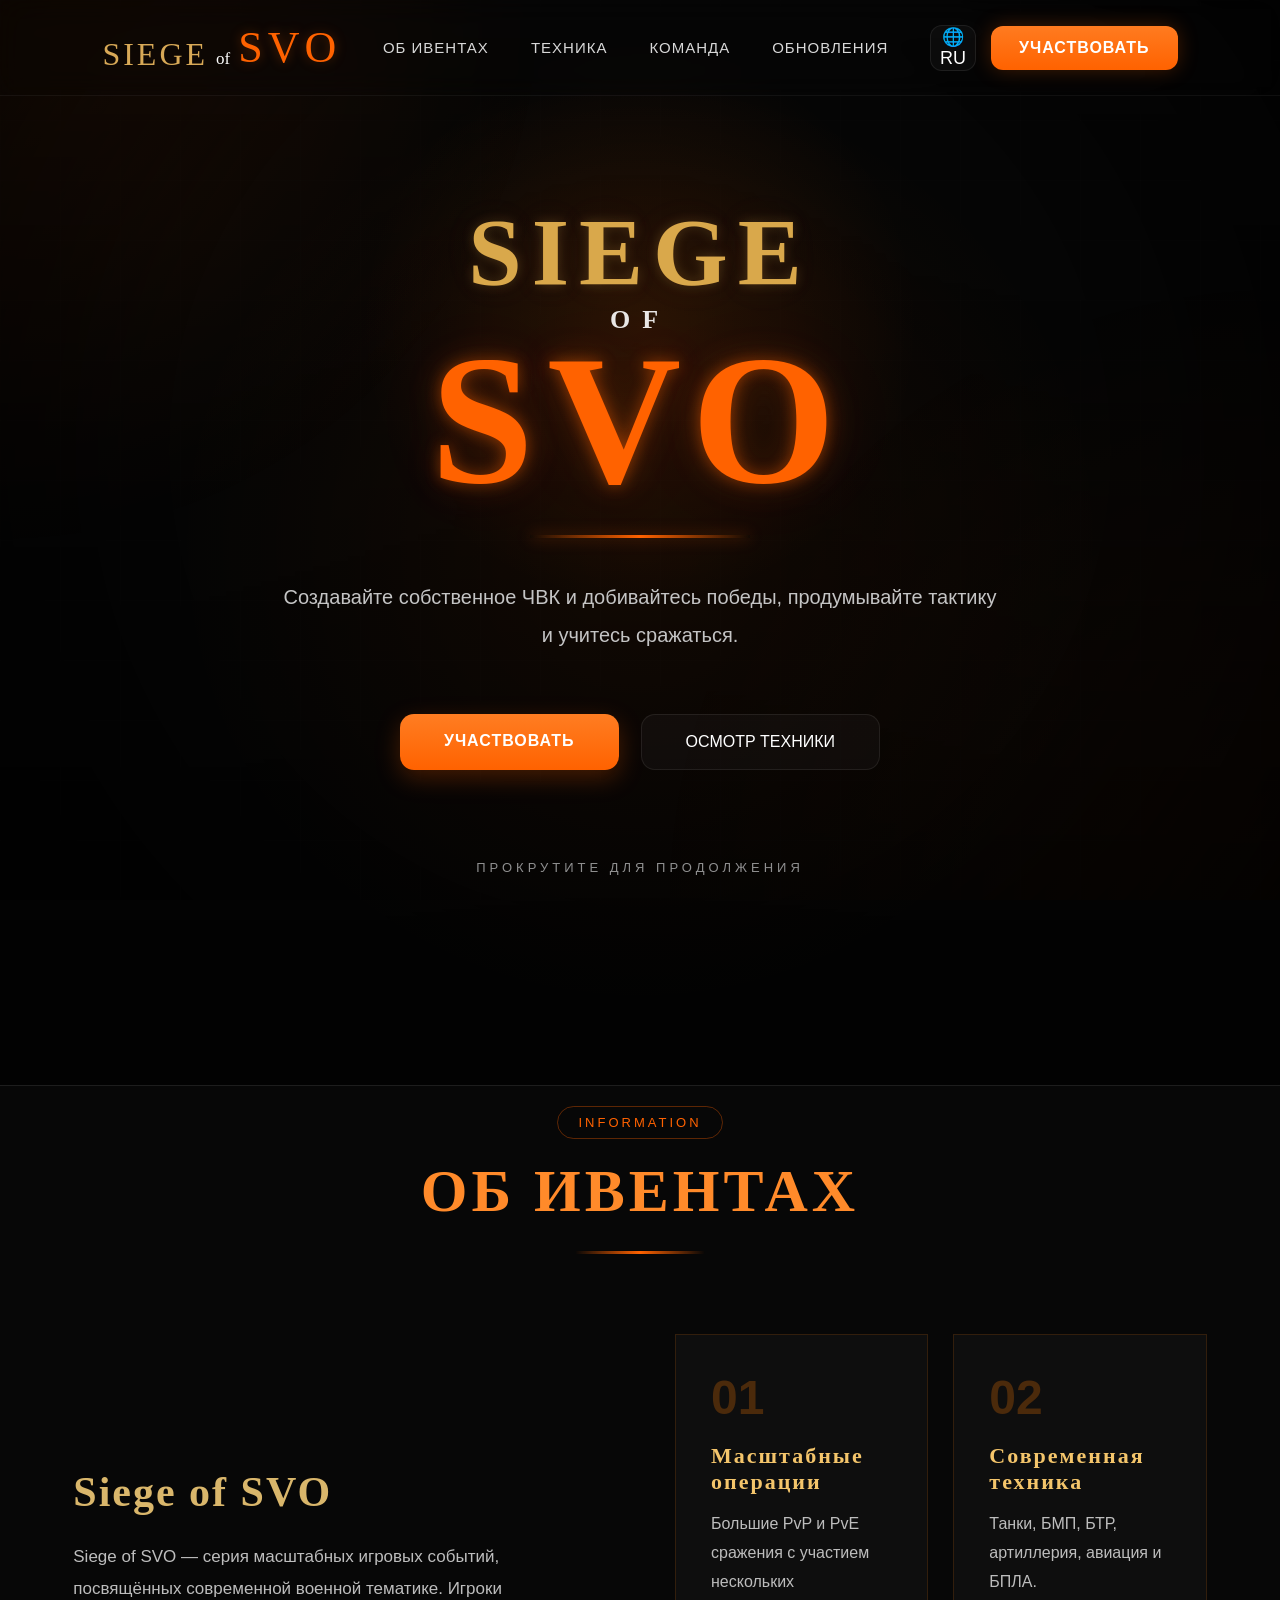
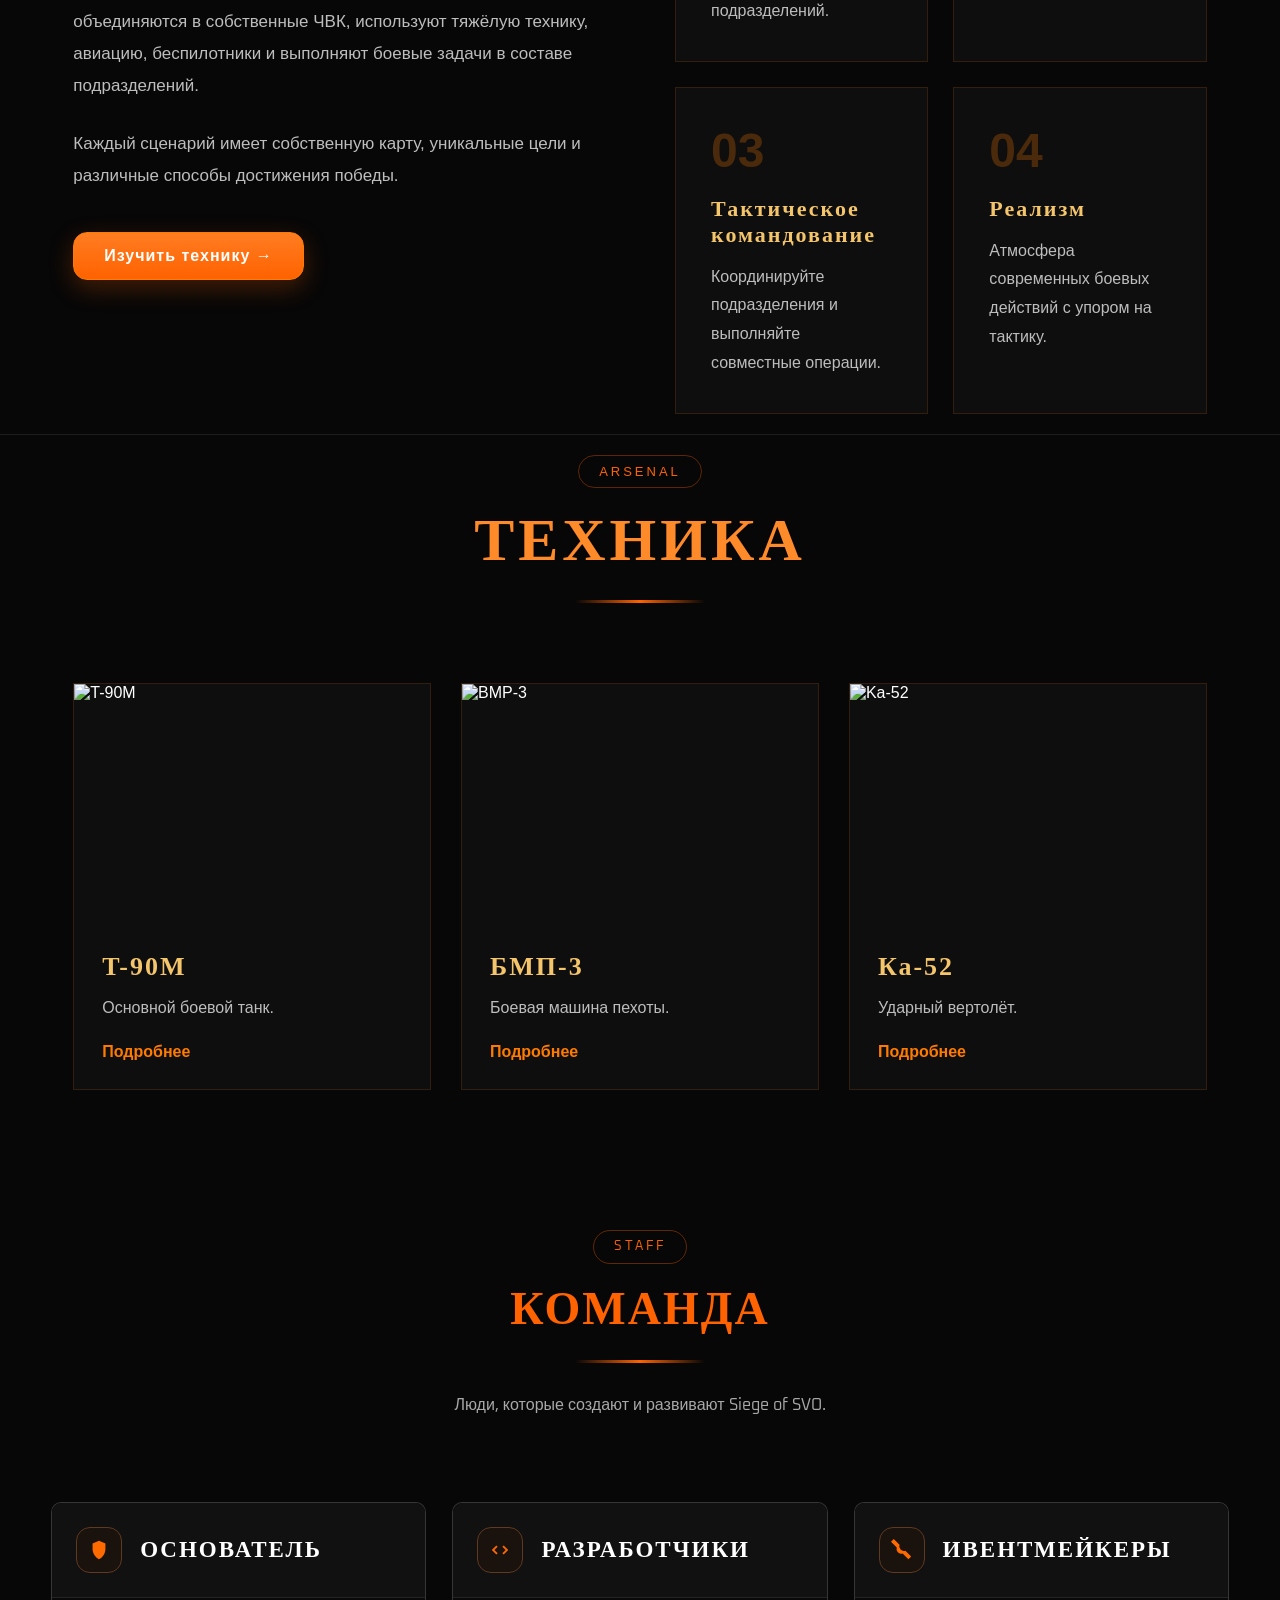
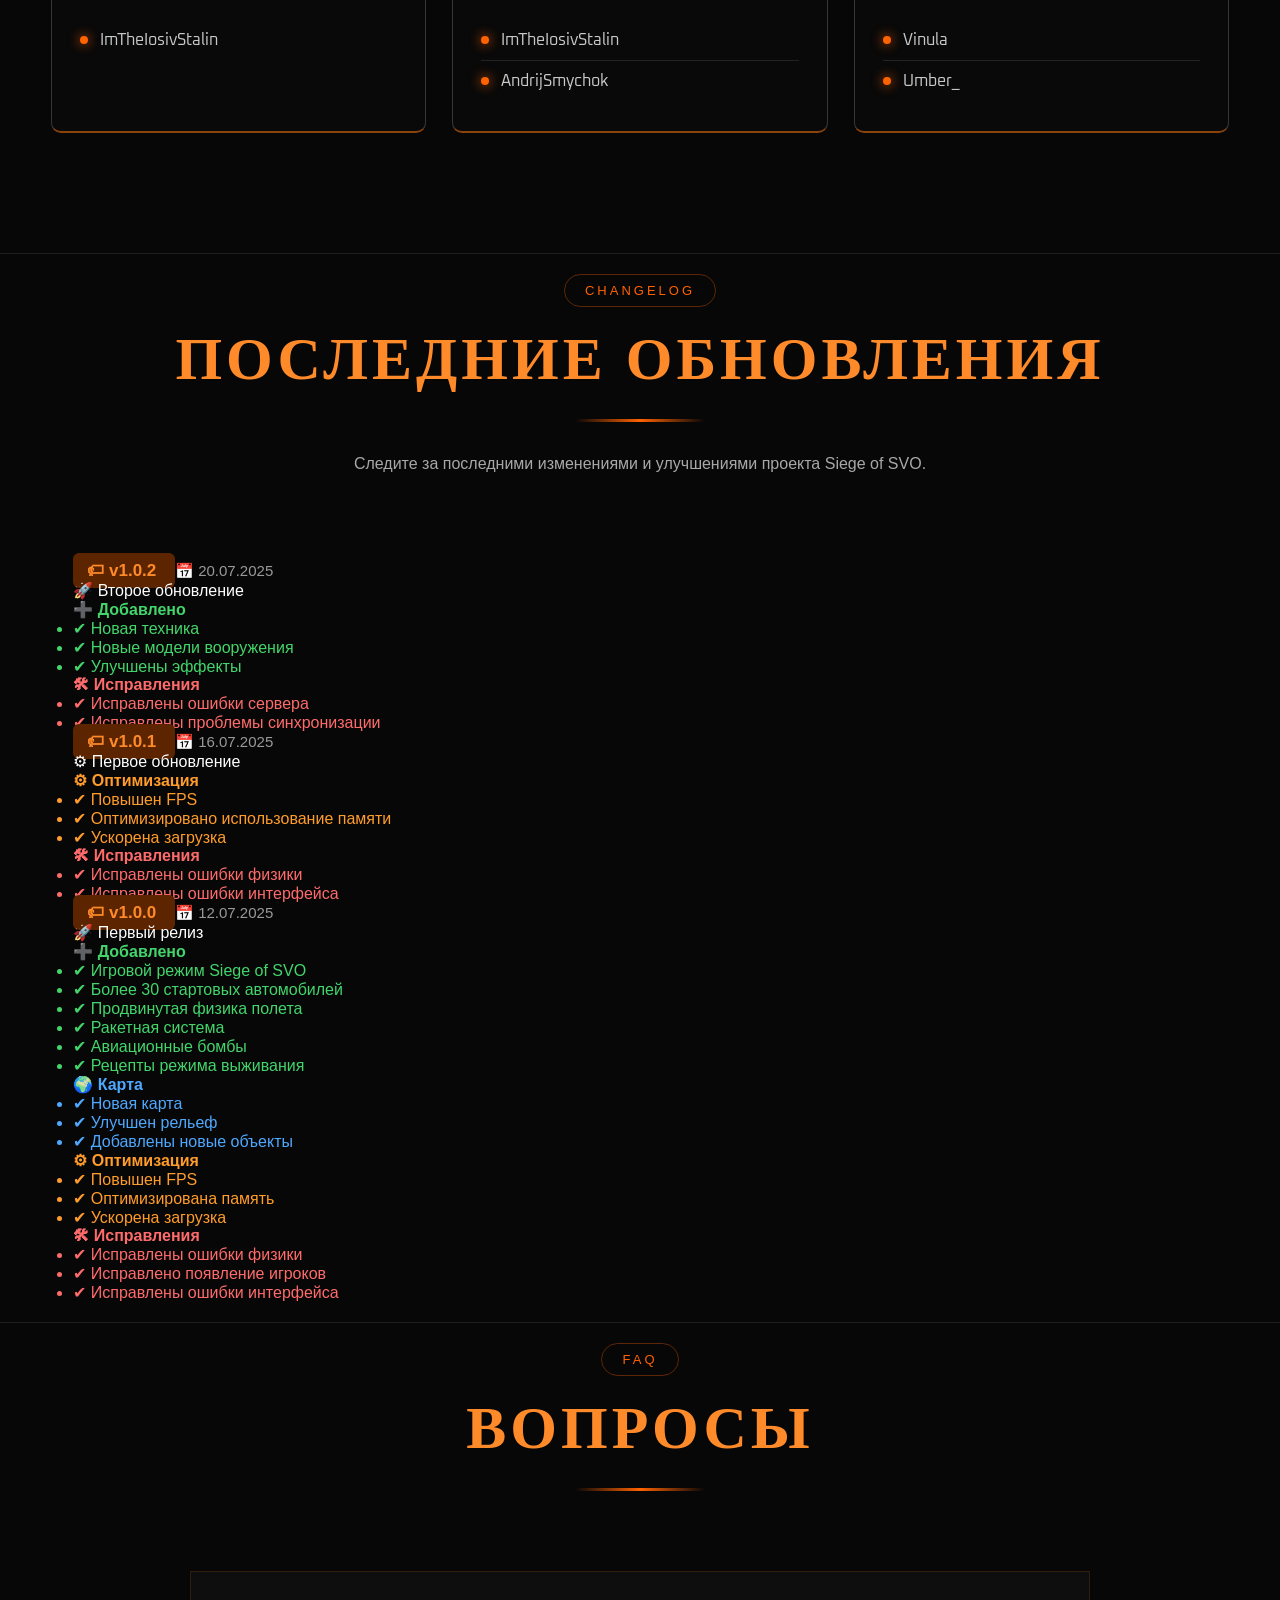
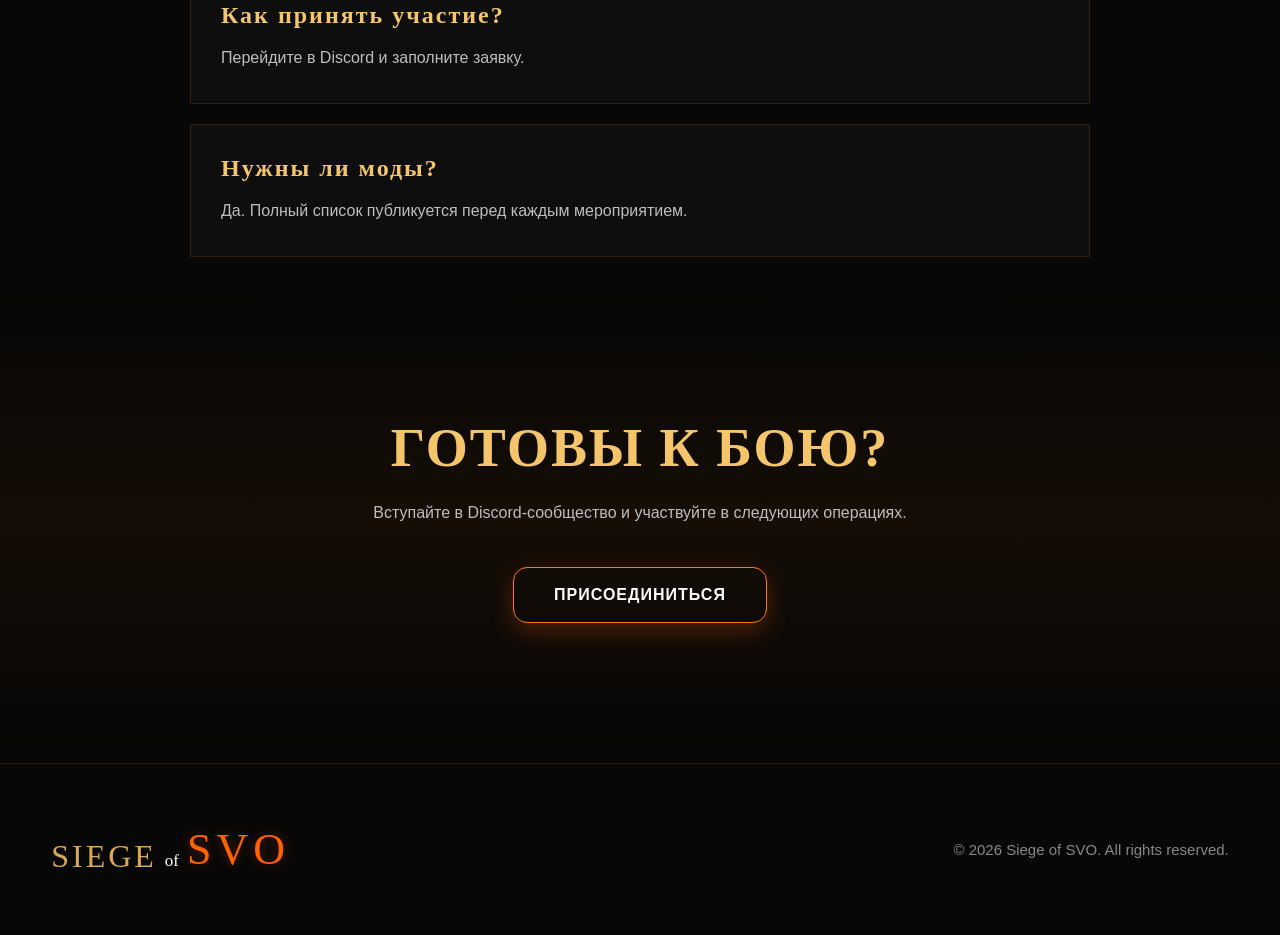
==== index.html @ d571b536 "Add files via upload" ====
<!DOCTYPE html>
<html lang="ru">

<head>

    <meta charset="UTF-8">
    <meta name="viewport" content="width=device-width, initial-scale=1.0">

    <title>Siege of SVO</title>

    <link rel="icon" href="images/favicon.png">

    <!-- Google Font -->
    <link href="https://fonts.googleapis.com/css2?family=Oxanium:wght@400;500;600;700;800&display=swap" rel="stylesheet">

    <!-- CSS -->
    <link rel="stylesheet" href="css/style.css">
    <link rel="stylesheet" href="css/navbar.css">
    <link rel="stylesheet" href="css/hero.css">
    <link rel="stylesheet" href="css/sections.css">
    <link rel="stylesheet" href="css/animations.css">
    <link rel="stylesheet" href="css/responsive.css">

</head>

<body>

    <div class="background-grid"></div>

    <!-- ================= NAVBAR ================= -->

    <header class="navbar">

        <div class="logo">

            <span class="siege">SIEGE</span>
            <span class="of">of</span>
            <span class="svo">SVO</span>

        </div>

        <nav>

            <a href="#events" data-lang="nav_events">
                Об ивентах
            </a>

            <a href="#vehicles" data-lang="nav_vehicles">
                Техника
            </a>

            <a href="#team" data-lang="nav_team">
                Команда
            </a>

            <a href="#updates" data-lang="nav_updates">
                Обновления
            </a>

        </nav>

        <div class="right">

            <button id="language">

                🌐 RU

            </button>

            <a class="join-top"
               href="https://discord.gg/7cjc6wmrK"
               target="_blank">

                УЧАСТВОВАТЬ

            </a>

        </div>

    </header>

    <main>

        <!-- ================= HERO ================= -->

        <section class="hero">

            <div class="hero-box">

                <h1>

                    <span class="gold">SIEGE</span>

                    <span class="gold-small">of</span>

                    <span class="orange">SVO</span>

                </h1>

                <div class="line"></div>

                <p data-lang="hero_description">

                    Создавайте собственное ЧВК и добивайтесь победы,
                    продумывайте тактику и учитесь сражаться.

                </p>

                <div class="buttons">

                    <a class="join"
                       href="https://discord.gg/7cjc6wmrK"
                       target="_blank">

                        УЧАСТВОВАТЬ

                    </a>

                    <a class="vehicles"
                       href="#vehicles">

                        ОСМОТР ТЕХНИКИ

                    </a>

                </div>

                <div class="scroll">

                    ПРОКРУТИТЕ ДЛЯ ПРОДОЛЖЕНИЯ

                </div>

            </div>

        </section>

        <!-- ================= EVENTS ================= -->

        <section id="events" class="section">

            <div class="container">

                <div class="section-header">

                    <span class="section-tag">

                        INFORMATION

                    </span>

                    <h2>

                        ОБ ИВЕНТАХ

                    </h2>

                    <div class="section-line"></div>

                </div>

                <div class="events-layout">

                    <div class="events-text">

                        <h3>

                            Siege of SVO

                        </h3>

                        <p>

                            Siege of SVO — серия масштабных игровых
                            событий, посвящённых современной военной
                            тематике.

                            Игроки объединяются в собственные ЧВК,
                            используют тяжёлую технику, авиацию,
                            беспилотники и выполняют боевые задачи
                            в составе подразделений.

                        </p>

                        <p>

                            Каждый сценарий имеет собственную карту,
                            уникальные цели и различные способы
                            достижения победы.

                        </p>

                        <a href="#vehicles" class="join">

                            Изучить технику →

                        </a>

                    </div>

                    <div class="events-grid">

                        <div class="event-card">

                            <div class="event-number">

                                01

                            </div>

                            <h3>

                                Масштабные операции

                            </h3>

                            <p>

                                Большие PvP и PvE сражения
                                с участием нескольких
                                подразделений.

                            </p>

                        </div>

                        <div class="event-card">

                            <div class="event-number">

                                02

                            </div>

                            <h3>

                                Современная техника

                            </h3>

                            <p>

                                Танки, БМП, БТР,
                                артиллерия,
                                авиация и БПЛА.

                            </p>

                        </div>

                        <div class="event-card">

                            <div class="event-number">

                                03

                            </div>

                            <h3>

                                Тактическое командование

                            </h3>

                            <p>

                                Координируйте подразделения
                                и выполняйте
                                совместные операции.

                            </p>

                        </div>

                        <div class="event-card">

                            <div class="event-number">

                                04

                            </div>

                            <h3>

                                Реализм

                            </h3>

                            <p>

                                Атмосфера современных
                                боевых действий
                                с упором на тактику.

                            </p>

                        </div>

                    </div>

                </div>

            </div>

        </section>
                <!-- ================= VEHICLES ================= -->

        <section id="vehicles" class="section">

            <div class="container">

                <div class="section-header">

                    <span class="section-tag">
                        ARSENAL
                    </span>

                    <h2>
                        ТЕХНИКА
                    </h2>

                    <div class="section-line"></div>

                </div>

                <div class="vehicles-grid">

                    <div class="vehicle-card">

                        <div class="vehicle-image">

                            <img src="images/vehicles/t90m.jpg" alt="T-90M">

                        </div>

                        <div class="vehicle-info">

                            <h3>T-90M</h3>

                            <p>Основной боевой танк.</p>

                            <a href="#">Подробнее</a>

                        </div>

                    </div>

                    <div class="vehicle-card">

                        <div class="vehicle-image">

                            <img src="images/vehicles/bmp3.jpg" alt="BMP-3">

                        </div>

                        <div class="vehicle-info">

                            <h3>БМП-3</h3>

                            <p>Боевая машина пехоты.</p>

                            <a href="#">Подробнее</a>

                        </div>

                    </div>

                    <div class="vehicle-card">

                        <div class="vehicle-image">

                            <img src="images/vehicles/ka52.jpg" alt="Ka-52">

                        </div>

                        <div class="vehicle-info">

                            <h3>Ка-52</h3>

                            <p>Ударный вертолёт.</p>

                            <a href="#">Подробнее</a>

                        </div>

                    </div>

                </div>

            </div>

        </section>

<!-- ================= TEAM ================= -->

<section id="team" class="team-section">

    <div class="container">

        <div class="section-header">

            <span class="section-tag">
                STAFF
            </span>

            <h2>
                КОМАНДА
            </h2>

            <div class="section-line"></div>

            <p class="section-subtitle">
                Люди, которые создают и развивают Siege of SVO.
            </p>

        </div>

        <div class="team-cards">

            <!-- Владелец -->

            <div class="team-card">

                <div class="team-header">

                    <div class="team-icon">

                        <svg viewBox="0 0 24 24" width="22" height="22">
                            <path fill="currentColor"
                                d="M12 2l7 3v6c0 5-3.4 9.7-7 11-3.6-1.3-7-6-7-11V5l7-3z"/>
                        </svg>

                    </div>

                    <h3>ОСНОВАТЕЛЬ</h3>

                </div>

                <div class="team-members">

                    <div class="member">
                        <span></span>
                        ImTheIosivStalin
                    </div>

                </div>

            </div>

            <!-- Разработчики -->

            <div class="team-card">

                <div class="team-header">

                    <div class="team-icon">

                        <svg viewBox="0 0 24 24" width="22" height="22">
                            <path fill="currentColor"
                                d="M8 17l-5-5 5-5 1.4 1.4L5.8 12l3.6 3.6zm8 0l-1.4-1.4 3.6-3.6-3.6-3.6L16 7l5 5z"/>
                        </svg>

                    </div>

                    <h3>РАЗРАБОТЧИКИ</h3>

                </div>

                <div class="team-members">

                    <div class="member">
                        <span></span>
                        ImTheIosivStalin
                    </div>

                    <div class="member">
                        <span></span>
                        AndrijSmychok
                    </div>

                </div>

            </div>

            <!-- Ивентмейкеры -->

            <div class="team-card">

                <div class="team-header">

                    <div class="team-icon">

                        <svg viewBox="0 0 24 24" width="22" height="22">
                            <path fill="currentColor"
                                d="M22 19l-6.3-6.3a5 5 0 01-6.4-6.4L3 0 0 3l6.3 6.3a5 5 0 006.4 6.4L19 22z"/>
                        </svg>

                    </div>

                    <h3>ИВЕНТМЕЙКЕРЫ</h3>

                </div>

                <div class="team-members">

                    <div class="member">
                        <span></span>
                        Vinula
                    </div>

                    <div class="member">
                        <span></span>
                        Umber_
                    </div>

                </div>

            </div>

        </div>

    </div>

</section>

</section>

<!-- =====================================================
                    LAST UPDATES
===================================================== -->

<section id="updates" class="section updates-section">

    <div class="container">

        <div class="section-header">

            <span class="section-tag">
                CHANGELOG
            </span>

            <h2>
                ПОСЛЕДНИЕ ОБНОВЛЕНИЯ
            </h2>

            <div class="section-line"></div>

            <p class="section-subtitle">
                Следите за последними изменениями и улучшениями проекта Siege of SVO.
            </p>

        </div>

        <div class="updates-grid">

            <!-- ========================= -->
            <!-- v1.0.2 -->
            <!-- ========================= -->

            <div class="update-card">

                <div class="update-head">

                    <span class="version">
                        🏷 v1.0.2
                    </span>

                    <span class="date">
                        📅 20.07.2025
                    </span>

                </div>

                <div class="update-title">
                    🚀 Второе обновление
                </div>

                <div class="update-category added">

                    <h4>➕ Добавлено</h4>

                    <ul>

                        <li>✔ Новая техника</li>

                        <li>✔ Новые модели вооружения</li>

                        <li>✔ Улучшены эффекты</li>

                    </ul>

                </div>

                <div class="update-category fixes">

                    <h4>🛠 Исправления</h4>

                    <ul>

                        <li>✔ Исправлены ошибки сервера</li>

                        <li>✔ Исправлены проблемы синхронизации</li>

                    </ul>

                </div>

            </div>

            <!-- ========================= -->
            <!-- v1.0.1 -->
            <!-- ========================= -->

            <div class="update-card">

                <div class="update-head">

                    <span class="version">
                        🏷 v1.0.1
                    </span>

                    <span class="date">
                        📅 16.07.2025
                    </span>

                </div>

                <div class="update-title">
                    ⚙ Первое обновление
                </div>

                <div class="update-category optimize">

                    <h4>⚙ Оптимизация</h4>

                    <ul>

                        <li>✔ Повышен FPS</li>

                        <li>✔ Оптимизировано использование памяти</li>

                        <li>✔ Ускорена загрузка</li>

                    </ul>

                </div>

                <div class="update-category fixes">

                    <h4>🛠 Исправления</h4>

                    <ul>

                        <li>✔ Исправлены ошибки физики</li>

                        <li>✔ Исправлены ошибки интерфейса</li>

                    </ul>

                </div>

            </div>

            <!-- ========================= -->
            <!-- v1.0.0 -->
            <!-- ========================= -->

            <div class="update-card">

                <div class="update-head">

                    <span class="version">
                        🏷 v1.0.0
                    </span>

                    <span class="date">
                        📅 12.07.2025
                    </span>

                </div>

                <div class="update-title">
                    🚀 Первый релиз
                </div>

                <div class="update-category added">

                    <h4>➕ Добавлено</h4>

                    <ul>

                        <li>✔ Игровой режим Siege of SVO</li>

                        <li>✔ Более 30 стартовых автомобилей</li>

                        <li>✔ Продвинутая физика полета</li>

                        <li>✔ Ракетная система</li>

                        <li>✔ Авиационные бомбы</li>

                        <li>✔ Рецепты режима выживания</li>

                    </ul>

                </div>

                <div class="update-category map">

                    <h4>🌍 Карта</h4>

                    <ul>

                        <li>✔ Новая карта</li>

                        <li>✔ Улучшен рельеф</li>

                        <li>✔ Добавлены новые объекты</li>

                    </ul>

                </div>

                <div class="update-category optimize">

                    <h4>⚙ Оптимизация</h4>

                    <ul>

                        <li>✔ Повышен FPS</li>

                        <li>✔ Оптимизирована память</li>

                        <li>✔ Ускорена загрузка</li>

                    </ul>

                </div>

                <div class="update-category fixes">

                    <h4>🛠 Исправления</h4>

                    <ul>

                        <li>✔ Исправлены ошибки физики</li>

                        <li>✔ Исправлено появление игроков</li>

                        <li>✔ Исправлены ошибки интерфейса</li>

                    </ul>

                </div>

            </div>

        </div>

    </div>

</section>

        <!-- ================= FAQ ================= -->

        <section id="faq" class="section">

            <div class="container">

                <div class="section-header">

                    <span class="section-tag">

                        FAQ

                    </span>

                    <h2>

                        ВОПРОСЫ

                    </h2>

                    <div class="section-line"></div>

                </div>

                <div class="faq-list">

                    <div class="faq-item">

                        <h3>
                            Как принять участие?
                        </h3>

                        <p>
                            Перейдите в Discord и заполните заявку.
                        </p>

                    </div>

                    <div class="faq-item">

                        <h3>
                            Нужны ли моды?
                        </h3>

                        <p>
                            Да. Полный список публикуется перед каждым
                            мероприятием.
                        </p>

                    </div>

                </div>

            </div>

        </section>

        <!-- ================= CTA ================= -->

        <section class="cta">

            <div class="container">

                <h2>

                    ГОТОВЫ К БОЮ?

                </h2>

                <p>

                    Вступайте в Discord-сообщество и участвуйте
                    в следующих операциях.

                </p>

                <a href="https://discord.gg/7cjc6wmrK"
                   class="join"
                   target="_blank">

                    ПРИСОЕДИНИТЬСЯ

                </a>

            </div>

        </section>

    </main>

    <!-- ================= FOOTER ================= -->

    <footer>

        <div class="container">

            <div class="logo">

                <span class="siege">SIEGE</span>

                <span class="of">of</span>

                <span class="svo">SVO</span>

            </div>

            <p>

                © 2026 Siege of SVO. All rights reserved.

            </p>

        </div>

    </footer>

    <button id="toTop">
        ↑
    </button>

    <!-- JS -->

    <script src="js/main.js"></script>
    <script src="js/language.js"></script>
    <script src="js/scroll.js"></script>
    <script src="js/cursor.js"></script>
    <script src="js/particles.js"></script>

</body>

</html>
---- css/style.css ----
/* =======================================================
   Siege of SVO v2.0
   Base Style
======================================================= */

/* -----------------------------
   ШРИФТЫ
------------------------------ */

@font-face{
    font-family:"Cinzel";
    src:url("../fonts/Cinzel-Bold.ttf");
}

@font-face{
    font-family:"Bebas";
    src:url("../fonts/BebasNeue-Regular.ttf");
}

/* -----------------------------
   ПЕРЕМЕННЫЕ
------------------------------ */

:root{

    --bg:#070707;
    --bg2:#0d0d0d;

    --card:#111111;
    --card2:#181818;

    --orange:#ff6200;
    --orange2:#ff7a1a;

    --gold:#d6a34d;

    --white:#ffffff;
    --gray:#b6b6b6;

    --border:rgba(255,255,255,.08);

}

/* -----------------------------
   СБРОС
------------------------------ */

*{
    margin:0;
    padding:0;
    box-sizing:border-box;
}

html{

    scroll-behavior:smooth;

}

body{

    background:var(--bg);

    color:white;

    font-family:Arial,Helvetica,sans-serif;

    overflow-x:hidden;

    position:relative;

}

/* -----------------------------
   ФОН
------------------------------ */

body::before{

    content:"";

    position:fixed;

    inset:0;

    background:

        radial-gradient(circle at top left,
        rgba(255,98,0,.12),
        transparent 35%),

        radial-gradient(circle at bottom right,
        rgba(255,98,0,.08),
        transparent 40%);

    pointer-events:none;

    z-index:-4;

}

/* -----------------------------
   СЕТКА
------------------------------ */

.background-grid{

    position:fixed;

    inset:0;

    background-image:

        linear-gradient(rgba(255,255,255,.025) 1px,transparent 1px),

        linear-gradient(90deg,
        rgba(255,255,255,.025) 1px,
        transparent 1px);

    background-size:60px 60px;

    opacity:.35;

    z-index:-3;

}

/* -----------------------------
   ДОПОЛНИТЕЛЬНЫЙ СЛОЙ
------------------------------ */

body::after{

    content:"";

    position:fixed;

    inset:0;

    background:

    radial-gradient(circle,
    transparent 60%,
    rgba(0,0,0,.55));

    pointer-events:none;

    z-index:-2;

}

/* -----------------------------
   КОНТЕЙНЕР
------------------------------ */

.container{

    width:min(1400px,92%);

    margin:auto;

}

/* -----------------------------
   SECTION
------------------------------ */

section{

    position:relative;

    padding:170px 0;

}

/* -----------------------------
   ЗАГОЛОВКИ
------------------------------ */

h1,
h2,
h3{

    font-family:"Bebas";

    letter-spacing:2px;

}

h2{

    font-size:60px;

}

p{

    color:var(--gray);

    line-height:1.8;

}

/* -----------------------------
   ССЫЛКИ
------------------------------ */

a{

    color:inherit;

    text-decoration:none;

}

/* -----------------------------
   КНОПКИ
------------------------------ */

button{

    cursor:pointer;

    border:none;

    outline:none;

    font:inherit;

}

/* -----------------------------
   КАРТОЧКИ
------------------------------ */

.card{

    background:rgba(20,20,20,.82);

    border:1px solid var(--border);

    backdrop-filter:blur(12px);

    border-radius:18px;

}

/* -----------------------------
   ORANGE LINE
------------------------------ */

.orange-line{

    width:130px;

    height:3px;

    background:linear-gradient(
    to right,
    transparent,
    var(--orange),
    transparent);

    margin:25px auto;

}

/* -----------------------------
   SCROLLBAR
------------------------------ */

::-webkit-scrollbar{

    width:10px;

}

::-webkit-scrollbar-track{

    background:#090909;

}

::-webkit-scrollbar-thumb{

    background:linear-gradient(
    var(--orange),
    #ff8a33);

    border-radius:30px;

}

::-webkit-scrollbar-thumb:hover{

    background:#ff8a33;

}

/* -----------------------------
   ВЫДЕЛЕНИЕ
------------------------------ */

::selection{

    background:var(--orange);

    color:white;

}

/* -----------------------------
   ИЗОБРАЖЕНИЯ
------------------------------ */

img{

    max-width:100%;

    display:block;

}

/* -----------------------------
   ПЛАВНОСТЬ
------------------------------ */

.team-card,
.update-card,
.join,
.vehicles,
.navbar a{

    transition:.35s ease;

}

/* -----------------------------
   МЕЛКИЕ ЭФФЕКТЫ
------------------------------ */

.glow{

    box-shadow:

    0 0 15px rgba(255,98,0,.25),

    0 0 35px rgba(255,98,0,.15);

}

/* -----------------------------
   АДАПТИВ
------------------------------ */

@media(max-width:900px){

    h2{

        font-size:46px;

    }

    section{

        padding:120px 0;

    }

}
---- css/navbar.css ----
/* =======================================================
   NAVBAR
======================================================= */

.navbar{

    position:fixed;

    top:0;
    left:0;

    width:100%;

    padding:22px 8%;

    display:flex;

    justify-content:space-between;

    align-items:center;

    z-index:1000;

    transition:.35s;

    background:rgba(8,8,8,.15);

    backdrop-filter:blur(14px);

    border-bottom:1px solid rgba(255,255,255,.05);

}

/* после прокрутки */

.navbar.scrolled{

    background:rgba(8,8,8,.92);

    border-bottom:1px solid rgba(255,98,0,.12);

    box-shadow:

    0 12px 40px rgba(0,0,0,.45);

}

/* ===================================== */

.logo{

    display:flex;

    align-items:flex-end;

    gap:8px;

    cursor:pointer;

    user-select:none;

}

.logo span{

    transition:.3s;

}

/* SIEGE */

.logo .siege{

    font-family:"Cinzel";

    font-size:32px;

    color:#d8a957;

    letter-spacing:3px;

}

/* of */

.logo .of{

    font-family:"Cinzel";

    font-size:17px;

    color:#ffffff;

    margin-bottom:4px;

}

/* SVO */

.logo .svo{

    font-family:"Bebas";

    font-size:44px;

    color:#ff6200;

    letter-spacing:5px;

    text-shadow:

    0 0 12px rgba(255,98,0,.35);

}

.logo:hover .svo{

    text-shadow:

    0 0 18px rgba(255,98,0,.7),

    0 0 30px rgba(255,98,0,.35);

}

.logo:hover .siege{

    color:#f0c675;

}

/* ===================================== */

nav{

    display:flex;

    align-items:center;

    gap:42px;

}

nav a{

    position:relative;

    font-size:15px;

    color:#d8d8d8;

    letter-spacing:1px;

    text-transform:uppercase;

}

nav a::after{

    content:"";

    position:absolute;

    left:0;

    bottom:-8px;

    width:0;

    height:2px;

    background:#ff6200;

    transition:.3s;

}

nav a:hover{

    color:white;

}

nav a:hover::after{

    width:100%;

}

/* ===================================== */

.right{

    display:flex;

    align-items:center;

    gap:15px;

}

/* ===================================== */

#language{

    width:46px;

    height:46px;

    border-radius:12px;

    border:1px solid rgba(255,255,255,.08);

    background:rgba(255,255,255,.03);

    color:white;

    display:flex;

    align-items:center;

    justify-content:center;

    font-size:18px;

    transition:.3s;

}

#language:hover{

    border-color:#ff6200;

    color:#ff6200;

    background:rgba(255,98,0,.08);

}

/* ===================================== */

.join-top{

    padding:13px 28px;

    border-radius:12px;

    background:linear-gradient(
    180deg,
    #ff7b20,
    #ff6200);

    color:white;

    font-weight:700;

    letter-spacing:1px;

    transition:.3s;

    box-shadow:

    0 0 20px rgba(255,98,0,.25);

}

.join-top:hover{

    transform:translateY(-2px);

    box-shadow:

    0 0 28px rgba(255,98,0,.45);

}

/* ===================================== */

@media(max-width:1100px){

    nav{

        display:none;

    }

}

@media(max-width:700px){

    .navbar{

        padding:18px 5%;

    }

    .logo .siege{

        font-size:24px;

    }

    .logo .svo{

        font-size:34px;

    }

    .join-top{

        padding:10px 18px;

        font-size:13px;

    }

}
nav a.active{

    color:#ffffff;

}

nav a.active::after{

    width:100%;

}
---- css/hero.css ----
/* =======================================================
                        HERO
======================================================= */

.hero{

    min-height:100vh;

    display:flex;

    justify-content:center;

    align-items:center;

    text-align:center;

    position:relative;

    overflow:hidden;

}

/* ========================================= */

.hero::before{

    content:"";

    position:absolute;

    inset:0;

    background:

        radial-gradient(circle at center,

        rgba(255,98,0,.10),

        transparent 55%);

    pointer-events:none;

}

/* ========================================= */

.hero-box{

    width:min(920px,92%);

    position:relative;

    z-index:2;

    animation:fadeHero 1.2s ease;

    padding:40px;

}

/* ========================================= */

.hero h1{

    line-height:.9;

}

/* SIEGE */

.gold{

    display:block;

    font-family:"Cinzel";

    font-size:96px;

    font-weight:700;

    letter-spacing:10px;

    color:#d9a84b;

    text-shadow:

        0 0 12px rgba(214,163,77,.25),

        0 0 40px rgba(214,163,77,.08);

}

/* of */

.gold-small{

    display:block;

    margin:12px 0;

    font-size:26px;

    color:white;

    letter-spacing:12px;

    text-transform:uppercase;

    opacity:.9;

}

/* SVO */

.orange{

    display:block;

    font-family:"Bebas";

    font-size:185px;

    line-height:.82;

    letter-spacing:14px;

    color:#ff6200;

    text-shadow:

        0 0 15px rgba(255,98,0,.45),

        0 0 35px rgba(255,98,0,.22),

        0 0 90px rgba(255,98,0,.08);

}

/* ========================================= */

.line{

    width:220px;

    height:3px;

    margin:40px auto;

    background:

    linear-gradient(

    to right,

    transparent,

    #ff6200,

    transparent);

    box-shadow:

        0 0 15px rgba(255,98,0,.4);

}

/* ========================================= */

.hero p{

    max-width:720px;

    margin:auto;

    color:#c4c4c4;

    font-size:20px;

    line-height:38px;

}

/* ========================================= */

.buttons{

    margin-top:60px;

    display:flex;

    justify-content:center;

    gap:22px;

    flex-wrap:wrap;

}

/* ========================================= */

.join{

    padding:18px 44px;

    border-radius:14px;

    background:

    linear-gradient(

    180deg,

    #ff7d22,

    #ff6200);

    font-weight:700;

    letter-spacing:1px;

    transition:.3s;

    box-shadow:

        0 8px 25px rgba(255,98,0,.25);

}

.join:hover{

    transform:translateY(-5px);

    box-shadow:

        0 14px 45px rgba(255,98,0,.45);

}

.join:hover{

    transform:translateY(-4px);

    box-shadow:

    0 0 40px rgba(255,98,0,.45);

}

/* ========================================= */

.vehicles{

    padding:18px 44px;

    border-radius:14px;

    border:1px solid rgba(255,255,255,.08);

    background:rgba(255,255,255,.03);

    transition:.3s;

}

.vehicles:hover{

    background:rgba(255,98,0,.08);

    border-color:#ff6200;

    transform:translateY(-5px);

}

.vehicles:hover{

    border-color:#ff6200;

    background:rgba(255,98,0,.06);

}

/* ========================================= */

.scroll{

    margin-top:90px;

    color:#8f8f8f;

    letter-spacing:4px;

    font-size:13px;

    animation:scrollMove 2.2s infinite;

}

/* ========================================= */

@keyframes scrollMove{

    0%{

        transform:translateY(0);

        opacity:.5;

    }

    50%{

        transform:translateY(8px);

        opacity:1;

    }

    100%{

        transform:translateY(0);

        opacity:.5;

    }

}

/* ========================================= */

@keyframes fadeHero{

    from{

        opacity:0;

        transform:translateY(30px);

    }

    to{

        opacity:1;

        transform:translateY(0);

    }

}

/* ========================================= */

@media(max-width:900px){

.gold{

font-size:64px;

letter-spacing:4px;

}

.orange{

font-size:120px;

letter-spacing:8px;

}

.hero p{

font-size:18px;

line-height:32px;

}

}

/* ========================================= */

@media(max-width:600px){

.gold{

font-size:44px;

}

.gold-small{

font-size:18px;

}

.orange{

font-size:82px;

}

.buttons{

flex-direction:column;

}

.join,
.vehicles{

width:100%;

}

}
.hero::after{

    content:"";

    position:absolute;

    inset:0;

    background:

        radial-gradient(circle at 50% 30%,
        rgba(255,98,0,.12),
        transparent 28%),

        linear-gradient(
        to bottom,
        rgba(0,0,0,.15),
        rgba(0,0,0,.65));

    pointer-events:none;

}
.hero h1{

    animation:heroLogo 1.4s ease;

}

@keyframes heroLogo{

    from{

        opacity:0;

        transform:translateY(40px) scale(.96);

    }

    to{

        opacity:1;

        transform:translateY(0) scale(1);

    }

}
---- css/sections.css ----
/*==================================================
    SECTIONS.CSS
    Part 1
==================================================*/

/* ==========================
   SECTION
========================== */

.section {

    position: relative;

    padding: 140px 0;

}

.container {

    width: min(1200px, 92%);

    margin: 0 auto;

}

.section-header {

    text-align: center;

    margin-bottom: 70px;

}

.section-tag {

    display: inline-block;

    padding: 8px 18px;

    border: 1px solid rgba(255,123,0,.25);

    color: #ff7b00;

    font-size: 13px;

    letter-spacing: 2px;

    text-transform: uppercase;

    margin-bottom: 20px;

}

.section h2 {

    font-size: 52px;

    color: #d9b66b;

    letter-spacing: 4px;

    text-transform: uppercase;

    margin-bottom: 25px;

}

.section-line {

    width: 140px;

    height: 3px;

    margin: auto;

    background: linear-gradient(
        90deg,
        transparent,
        #ff7b00,
        transparent
    );

}

/* ==========================
   EVENTS
========================== */

.events-layout {

    display: grid;

    grid-template-columns: 1fr 1fr;

    gap: 70px;

    align-items: center;

}

.events-text h3 {

    font-size: 42px;

    color: #d9b66b;

    margin-bottom: 25px;

}

.events-text p {

    color: #bdbdbd;

    line-height: 1.9;

    margin-bottom: 25px;

    font-size: 17px;

}

.events-grid {

    display: grid;

    grid-template-columns: repeat(2,1fr);

    gap: 25px;

}

.event-card {

    position: relative;

    padding: 35px;

    background: rgba(255,255,255,.03);

    border: 1px solid rgba(255,123,0,.15);

    transition: .35s;

    overflow: hidden;

}

.event-card::before {

    content: "";

    position: absolute;

    inset: 0;

    background: linear-gradient(
        135deg,
        transparent,
        rgba(255,123,0,.08),
        transparent
    );

    opacity: 0;

    transition: .35s;

}

.event-card:hover::before {

    opacity: 1;

}

.event-card:hover {

    transform: translateY(-8px);

    border-color: #ff7b00;

    box-shadow: 0 0 35px rgba(255,123,0,.18);

}

.event-number {

    font-size: 48px;

    color: rgba(255,123,0,.25);

    font-weight: bold;

    margin-bottom: 18px;

}

.event-card h3 {

    color: #f4c56b;

    margin-bottom: 15px;

    font-size: 22px;

}

.event-card p {

    color: #bdbdbd;

    line-height: 1.8;

}

/* ==========================
   BUTTON
========================== */

.events-text .join {

    display: inline-flex;

    align-items: center;

    gap: 12px;

    margin-top: 15px;

    padding: 14px 30px;

    border: 1px solid #ff7b00;

    color: white;

    text-decoration: none;

    transition: .3s;

}

.events-text .join:hover {

    background: #ff7b00;

    box-shadow: 0 0 25px rgba(255,123,0,.3);

}
/*==================================================
    SECTIONS.CSS
    Part 2
==================================================*/

/* ==========================
   VEHICLES
========================== */

.vehicles-grid {

    display: grid;

    grid-template-columns: repeat(3, 1fr);

    gap: 30px;

}

.vehicle-card {

    background: rgba(255,255,255,.03);

    border: 1px solid rgba(255,123,0,.15);

    overflow: hidden;

    transition: .35s;

}

.vehicle-card:hover {

    transform: translateY(-10px);

    border-color: #ff7b00;

    box-shadow: 0 0 35px rgba(255,123,0,.2);

}

.vehicle-image {

    height: 240px;

    overflow: hidden;

}

.vehicle-image img {

    width: 100%;

    height: 100%;

    object-fit: cover;

    transition: .5s;

}

.vehicle-card:hover img {

    transform: scale(1.08);

}

.vehicle-info {

    padding: 28px;

}

.vehicle-info h3 {

    color: #f4c56b;

    margin-bottom: 12px;

    font-size: 26px;

}

.vehicle-info p {

    color: #bdbdbd;

    line-height: 1.7;

    margin-bottom: 22px;

}

.vehicle-info a {

    display: inline-block;

    color: #ff7b00;

    text-decoration: none;

    font-weight: 600;

    transition: .3s;

}

.vehicle-info a:hover {

    color: #ffffff;

}

/* =====================================================
                        TEAM
===================================================== */

.team-section .section-header h2{
    color:#ff6200;
    font-size:46px;
    font-weight:800;
    text-transform:uppercase;
    letter-spacing:2px;
}

.team-section{

    padding:170px 8%;

    position:relative;

}

.container{

    max-width:1400px;

    margin:auto;

}

.section-header{

    text-align:center;

    margin-bottom:80px;

}

.section-tag{

    display:inline-block;

    padding:8px 20px;

    border:1px solid rgba(255,98,0,.35);

    color:#ff6200;

    border-radius:30px;

    letter-spacing:3px;

    font-size:13px;

    text-transform:uppercase;

    margin-bottom:18px;

}

.section-header h2{

    font-size:60px;

    letter-spacing:4px;

    color:#ff6b1a;

}

.section-line{

    width:130px;

    height:3px;

    margin:25px auto;

    background:
        linear-gradient(
        to right,
        transparent,
        #ff6200,
        transparent);

}

.section-subtitle{

    max-width:720px;

    margin:auto;

    color:#a8a8a8;

    line-height:34px;

}

/* ============================ */

.team-body{

    padding:18px 24px 22px;

}

.team-cards{

    display:grid;

    grid-template-columns:repeat(3,1fr);

    gap:35px;

}

/* ============================ */

.team-card{

    display:flex;

    flex-direction:column;

    background:#101010;

    border:1px solid #2b2b2b;

    border-radius:10px;

    overflow:hidden;

    transition:.3s;

    height:auto;

    min-height:0;

}
/* верхняя линия */


.team-card:hover::before{

    transform:scaleX(1);

}

.team-card:hover{

    transform:translateY(-4px);

    border-color:#4a4a4a;

    box-shadow:0 10px 25px rgba(0,0,0,.25);

}

/* ============================ */

.team-header{

    padding:20px 24px;

    display:flex;

    align-items:center;

    gap:16px;

    border-bottom:1px solid #232323;

    background:#141414;

}
/* ============================ */

.team-icon{

    width:62px;

    height:62px;

    border-radius:14px;

    display:flex;

    justify-content:center;

    align-items:center;

    background:rgba(255,98,0,.08);

    color:#ff6200;

    transition:.35s;

}

.team-card:hover .team-icon{

    background:#ff6200;

    color:white;

    transform:rotate(8deg);

}

/* ============================ */

.team-header h3{

    color:white;

    font-size:23px;

    letter-spacing:2px;

}

/* ============================ */

.team-members{

    padding:22px 28px 30px;

}

/* ============================ */

.member{

    display:flex;

    align-items:center;

    gap:12px;

    padding:10px 0;

    border-bottom:1px solid #232323;

    color:#c8c8c8;

}

.member:last-child{

    border-bottom:none;

}

.member:last-child{

    border:none;

}

/* точка */

.member span{

    width:8px;

    height:8px;

    border-radius:50%;

    background:#ff6200;

    box-shadow:

        0 0 12px #ff6200;

}

.member:hover{

    color:white;

    padding-left:10px;

}

/* ============================ */

.team-card:hover .member span{

    box-shadow:

    0 0 18px #ff6200,

    0 0 30px #ff6200;

}

/* ============================ */
/* АДАПТИВНОСТЬ */
/* ============================ */

@media(max-width:1100px){

.team-cards{

grid-template-columns:1fr;

}

}

@media(max-width:700px){

.team-header{

padding:22px;

}

.section-header h2{

font-size:48px;

}

.team-members{

padding:18px 22px 26px;

}

}

/* =====================================================
                    UPDATES - COMPACT LIST STYLE
===================================================== */

.updates-list-modern {
    max-width: 780px;
    margin: 70px auto 0;
    display: flex;
    flex-direction: column;
    gap: 55px;
}

.update-entry {
    position: relative;
    padding: 0 0 0 35px;
}

.update-entry::before {
    content: '';
    position: absolute;
    left: 14px;
    top: 12px;
    bottom: -50px;
    width: 2px;
    background: linear-gradient(to bottom, #ff6200, transparent);
}

.update-entry:last-child::before { display: none; }

.entry-header {
    display: flex;
    align-items: center;
    gap: 16px;
    margin-bottom: 10px;
    flex-wrap: wrap;
}

.version-badge {
    background: #2c1600;
    color: #ff9c2b;
    padding: 5px 14px;
    border-radius: 6px;
    font-weight: 700;
    font-size: 15.5px;
}

.version-badge.rocket {
    background: #5c2500;
    color: #ff8a2a;
}

.date {
    color: #777;
    font-size: 15px;
}

.entry-title {
    font-size: 27px;
    font-weight: 800;
    color: #ffffff;
    margin-bottom: 18px;
}

.category-header {
    display: flex;
    align-items: center;
    gap: 10px;
    font-size: 19px;
    margin: 20px 0 10px;
    font-weight: 600;
}

.cat-icon { font-size: 24px; }

.added .cat-icon, .added strong { color: #43d56b; }
.optimize .cat-icon, .optimize strong { color: #ff9c2b; }
.map .cat-icon, .map strong { color: #4fa8ff; }
.fixes .cat-icon, .fixes strong { color: #ff6b6b; }

.update-entry ul {
    margin: 0 0 0 8px;
    padding: 0;
    list-style: none;
}

.update-entry li {
    padding: 7px 0;
    color: #d0d0d0;
    display: flex;
    gap: 12px;
    align-items: flex-start;
}

.check { color: #43d56b; font-size: 19px; }

.featured {
    background: rgba(255, 98, 0, 0.06);
    padding: 25px;
    border-radius: 12px;
    border-left: 5px solid #ff6200;
}
.changelog-list {
    max-width: 720px;
    margin: 60px auto 0;
    display: flex;
    flex-direction: column;
    gap: 48px;
}

.changelog-entry {
    position: relative;
}

.entry-meta {
    display: flex;
    gap: 16px;
    align-items: center;
    margin-bottom: 8px;
}

.version {
    font-weight: 700;
    color: #ff9c2b;
    font-size: 17px;
}

.date {
    color: #888;
    font-size: 15px;
}

.entry-title {
    font-size: 26px;
    font-weight: 800;
    color: #fff;
    margin-bottom: 16px;
}

.cat {
    display: flex;
    align-items: center;
    gap: 10px;
    font-size: 18px;
    font-weight: 600;
    margin: 16px 0 8px;
}

.cat .icon {
    font-size: 22px;
}

.added { color: #43d56b; }
.optimize { color: #ff9c2b; }
.map { color: #4fa8ff; }
.fixes { color: #ff6b6b; }

.changelog-entry ul {
    list-style: none;
    padding-left: 8px;
    margin: 0;
}

.changelog-entry li {
    padding: 6px 0;
    color: #d0d0d0;
    display: flex;
    align-items: flex-start;
    gap: 10px;
}

.check {
    color: #43d56b;
    font-size: 18px;
}

/*==================================================
    SECTIONS.CSS
    Part 3
==================================================*/

/* ==========================
   FAQ
========================== */

.faq-list {

    display: flex;

    flex-direction: column;

    gap: 20px;

    max-width: 900px;

    margin: auto;

}

.faq-item {

    background: rgba(255,255,255,.03);

    border: 1px solid rgba(255,123,0,.15);

    padding: 30px;

    transition: .35s;

}

.faq-item:hover {

    border-color: #ff7b00;

    transform: translateY(-5px);

}

.faq-item h3 {

    color: #f4c56b;

    margin-bottom: 15px;

    font-size: 24px;

}

.faq-item p {

    color: #bdbdbd;

    line-height: 1.8;

}

/* ==========================
   CTA
========================== */

.cta {

    padding: 140px 0;

    text-align: center;

    background: linear-gradient(
        180deg,
        transparent,
        rgba(255,123,0,.06),
        transparent
    );

}

.cta h2 {

    color: #f4c56b;

    font-size: 54px;

    margin-bottom: 20px;

}

.cta p {

    max-width: 700px;

    margin: auto;

    color: #bdbdbd;

    line-height: 1.8;

    margin-bottom: 40px;

}

.cta .join {

    display: inline-block;

    padding: 18px 40px;

    background: transparent;

    border: 1px solid #ff7b00;

    color: white;

    text-decoration: none;

    transition: .35s;

}

.cta .join:hover {

    background: #ff7b00;

    box-shadow: 0 0 30px rgba(255,123,0,.3);

}

/* ==========================
   FOOTER
========================== */

footer {

    border-top: 1px solid rgba(255,123,0,.15);

    padding: 60px 0;

}

footer .container {

    display: flex;

    justify-content: space-between;

    align-items: center;

    gap: 30px;

}

footer p {

    color: #888;

    font-size: 15px;

}

/* ==========================
   TO TOP
========================== */

#toTop {

    position: fixed;

    right: 35px;

    bottom: 35px;

    width: 55px;

    height: 55px;

    border: none;

    border-radius: 50%;

    background: #ff7b00;

    color: white;

    cursor: pointer;

    font-size: 24px;

    opacity: 0;

    visibility: hidden;

    transition: .35s;

    z-index: 999;

}

#toTop.show {

    opacity: 1;

    visibility: visible;

}

#toTop:hover {

    transform: translateY(-6px);

    box-shadow: 0 0 30px rgba(255,123,0,.4);

}

/* ==========================
   RESPONSIVE
========================== */

@media (max-width:1100px){

    .events-layout{

        grid-template-columns:1fr;

    }

    .vehicles-grid{

        grid-template-columns:repeat(2,1fr);

    }

.team-grid{

    display:grid;

    grid-template-columns:repeat(3,minmax(300px,1fr));

    gap:24px;

    align-items:start;

}

}

@media (max-width:768px){

    .section{

        padding:90px 0;

    }

    .section h2{

        font-size:38px;

    }

    .events-grid{

        grid-template-columns:1fr;

    }

    .vehicles-grid{

        grid-template-columns:1fr;

    }

.team-grid{

    display:grid;

    grid-template-columns:repeat(3,minmax(300px,1fr));

    gap:24px;

    align-items:start;

}

    footer .container{

        flex-direction:column;

        text-align:center;

    }

    .cta h2{

        font-size:40px;

    }

}

@media (max-width:480px){

    .section h2{

        font-size:30px;

    }

    .events-text h3{

        font-size:32px;

    }

    .cta h2{

        font-size:32px;

    }

    .vehicle-image{

        height:200px;

    }

.team-section,
.updates-section{

    padding:90px 0;

}

.updates-section h2{

    font-size:46px;

    font-weight:800;

    text-transform:uppercase;

    letter-spacing:2px;

}

.updates-grid{

    display:flex;

    justify-content:center;

    margin-top:60px;

}

.update-card{

    width:360px;

    background:#0d0d0d;

    border:1px solid rgba(255,255,255,.08);

    position:relative;

    overflow:hidden;

    transition:.3s;

}

.update-card::after{

    content:"";

    position:absolute;

    left:0;

    bottom:0;

    width:100%;

    height:3px;

    background:#ff6b1a;

    transition:.3s;

}

.update-card:hover{

    transform:translateY(-5px);

    box-shadow:0 0 25px rgba(255,107,26,.2);

}

.update-card:hover::after{

    box-shadow:0 0 15px #ff6b1a;

}

.update-top{

    display:flex;

    justify-content:space-between;

    padding:18px 24px;

    font-size:15px;

    color:#b5b5b5;

}

.version{

    color:#ff7a22;

    font-weight:700;

}

.update-card h3{

    font-size:28px;

    padding:0 24px;

    margin-bottom:18px;

    color:#fff;

}

.update-card hr{

    border:none;

    border-top:1px solid rgba(255,255,255,.08);

    margin-bottom:25px;

}

.category{

    padding:0 24px 18px;

}

.category h4{

    font-size:19px;

    margin-bottom:12px;

}

.category ul{

    list-style:none;

    padding:0;

}

.category li{

    color:#c8c8c8;

    margin-bottom:10px;

    line-height:1.55;

}

.added h4{

    color:#36d46d;

}

.map h4{

    color:#4fa8ff;

}

.optimize h4{

    color:#ff9b2f;

}

.fixes h4{

    color:#ffffff;

}

@media(max-width:768px){

.update-card{

    width:100%;

}

.updates-section h2{

    font-size:34px;

}

}

.section-subtitle{
    color:#8a8a8a;
    margin-top:15px;
    font-size:18px;
}

.team-cards{

display:grid;
grid-template-columns:repeat(3,1fr);
gap:35px;
margin-top:60px;

}

.team-card{

background:#111;
border:1px solid #2f2f2f;
padding:35px;
transition:.3s;

}

.team-card:hover{

border-color:#404040;

transform:translateY(-4px);

}

.team-title{

font-size:26px;
font-weight:700;
color:#ff6a00;
margin-bottom:30px;

}

.team-card ul{

list-style:none;
padding:0;
margin:0;

}

.team-card li{

padding:12px 0;
border-bottom:1px solid #242424;
font-size:19px;

}

.update-box{

margin-top:60px;
display:flex;
flex-direction:column;
gap:25px;

}

.version{

background:#111;
border:1px solid #2d2d2d;
padding:35px;
transition:.3s;

}

.version:hover{

border-color:#ff6a00;

}

.version-top{

display:flex;
gap:20px;
align-items:center;
margin-bottom:15px;

}

.version-tag{

background:#ff6a00;
padding:7px 16px;
font-weight:700;
color:#000;

}

.version-date{

color:#8a8a8a;

}

.version h3{

margin:15px 0 25px;
font-size:36px;

}

.version ul{

margin:0;
padding-left:20px;

}

.version li{

margin:12px 0;
color:#cfcfcf;

}

@media(max-width:900px){

.team-cards{

grid-template-columns:1fr;

}

.version h3{

font-size:28px;

}

}
    
}
.team-section{

    background:#070707;

    padding:120px 0;

    font-family:'Oxanium',sans-serif;

}

.team-cards{

    display:grid;

    grid-template-columns:repeat(3,1fr);

    gap:26px;

}

.team-card{

    position:relative;

    background:#090909;

    border:1px solid #363636;

    transition:.25s;

    overflow:hidden;

}

.team-card:hover{

    border-color:#ff6a00;

    transform:translateY(-5px);

    box-shadow:0 0 25px rgba(255,106,0,.15);

}


.team-header{

    display:flex;

    align-items:center;

    gap:16px;

    padding:18px 22px;

    border-bottom:1px solid #2d2d2d;

}

.team-icon{

    width:46px;

    height:46px;

    background:#1a120d;

    border:1px solid #5f3920;

    color:#ff6a00;

    display:flex;

    align-items:center;

    justify-content:center;

    font-size:22px;

}

.team-title{

    color:#ff6a00;

    font-size:30px;

    font-weight:700;

    text-transform:uppercase;

}

.team-card ul{

    list-style:none;

    padding:20px 22px 28px;

    margin:0;

}

.team-card li{

    position:relative;

    color:#d8d8d8;

    padding:10px 0 10px 20px;

    font-size:19px;

}

.team-card li::before{

    content:"■";

    position:absolute;

    left:0;

    top:14px;

    color:#ff6a00;

    font-size:9px;

}

@media(max-width:1000px){

.team-cards{

grid-template-columns:1fr;

}

}
.team-card .corner{

    position:absolute;

    width:28px;

    height:28px;

    pointer-events:none;

}
.top-left{

left:-1px;
top:-1px;

border-top:3px solid #555;
border-left:3px solid #555;

}

.top-right{

right:-1px;
top:-1px;

border-top:3px solid #555;
border-right:3px solid #555;

}

.bottom-left{

left:-1px;
bottom:-1px;

border-bottom:3px solid #555;
border-left:3px solid #555;

}

.bottom-right{

right:-1px;
bottom:-1px;

border-bottom:3px solid #555;
border-right:3px solid #555;

}
.team-header{

background:#111111;

padding:24px;

border-bottom:1px solid #242424;

display:flex;

align-items:center;

gap:18px;

}
.team-card{

    border-bottom:2px solid #8c430b;

}
.patch-note{
    max-width:900px;
    margin:auto;
    background:#111;
    border:1px solid #2d2d2d;
    border-left:4px solid #ff6b00;
    border-radius:10px;
    overflow:hidden;
    color:white;
    font-family:Inter,sans-serif;
}

.patch-header{
    display:flex;
    justify-content:space-between;
    padding:18px 24px;
    border-bottom:1px solid #222;
}

.version{
    background:#5c2500;
    color:#ff8a2a;
    padding:8px 14px;
    border-radius:6px;
    font-weight:700;
}

.date{
    color:#999;
}

.patch-note h1{
    padding:24px;
    margin:0;
    font-size:38px;
}

.section{
    padding:20px 24px;
    border-top:1px solid #1d1d1d;
}

.section h2{
    color:#ff8a2a;
    margin-bottom:15px;
}

.item{
    display:flex;
    align-items:center;
    gap:12px;
    margin:10px 0;
    color:#d0d0d0;
}

.item::before{
    content:"✔";
    color:#00d46a;
    font-weight:bold;
}
---- css/animations.css ----
/* ======================================================
                    ANIMATIONS
====================================================== */

/* Плавное появление */

.fade-up{

    opacity:0;

    transform:translateY(45px);

    transition:

        opacity .8s ease,

        transform .8s ease;

}

.fade-up.show{

    opacity:1;

    transform:translateY(0);

}

/* ----------------------------- */

.fade-left{

    opacity:0;

    transform:translateX(-70px);

    transition:

        opacity .9s ease,

        transform .9s ease;

}

.fade-left.show{

    opacity:1;

    transform:translateX(0);

}

/* ----------------------------- */

.fade-right{

    opacity:0;

    transform:translateX(70px);

    transition:

        opacity .9s ease,

        transform .9s ease;

}

.fade-right.show{

    opacity:1;

    transform:translateX(0);

}

/* ----------------------------- */

.zoom{

    opacity:0;

    transform:scale(.88);

    transition:

        opacity .8s ease,

        transform .8s ease;

}

.zoom.show{

    opacity:1;

    transform:scale(1);

}

/* ======================================================
                    HOVER
====================================================== */

.team-card{

    transition:

        transform .35s,

        box-shadow .35s,

        border-color .35s;

}

.team-card:hover{

    transform:

        translateY(-10px);

}

/* ----------------------------- */

.update-card{

    transition:

        transform .35s,

        box-shadow .35s;

}

.update-card:hover{

    transform:

        translateY(-8px);

}

/* ----------------------------- */

.vehicle-card{

    transition:

        transform .35s,

        box-shadow .35s;

}

.vehicle-card:hover{

    transform:

        translateY(-8px);

}

/* ======================================================
                    BUTTONS
====================================================== */

.join,

.join-top{

    transition:

        transform .25s,

        box-shadow .25s;

}

.join:hover,

.join-top:hover{

    transform:

        translateY(-3px);

}

/* ----------------------------- */

.vehicles{

    transition:

        transform .25s,

        border-color .25s;

}

.vehicles:hover{

    transform:

        translateY(-3px);

}

/* ======================================================
                  ICON GLOW
====================================================== */

.team-icon{

    transition:

        transform .3s,

        box-shadow .3s,

        background .3s;

}

.team-card:hover .team-icon{

    transform:rotate(8deg);

    box-shadow:

        0 0 18px rgba(255,98,0,.35),

        0 0 40px rgba(255,98,0,.15);

}

/* ======================================================
                    LINKS
====================================================== */

nav a{

    transition:

        color .25s;

}

nav a:hover{

    color:#ffffff;

}

/* ======================================================
                  SCROLL INDICATOR
====================================================== */

.scroll{

    animation:

        scrollBounce 2.5s infinite;

}

@keyframes scrollBounce{

    0%{

        transform:translateY(0);

        opacity:.5;

    }

    50%{

        transform:translateY(12px);

        opacity:1;

    }

    100%{

        transform:translateY(0);

        opacity:.5;

    }

}

/* ======================================================
                CARD SHINE
====================================================== */

.team-card::before,

.update-card::before{

    transition:

        opacity .35s;

}

.team-card:hover::before,

.update-card:hover::before{

    opacity:1;

}

/* ======================================================
                LOGO GLOW
====================================================== */

.logo .svo{

    animation:

        logoPulse 4s infinite ease;

}

@keyframes logoPulse{

    0%{

        text-shadow:

        0 0 8px rgba(255,98,0,.25);

    }

    50%{

        text-shadow:

        0 0 24px rgba(255,98,0,.55),

        0 0 50px rgba(255,98,0,.2);

    }

    100%{

        text-shadow:

        0 0 8px rgba(255,98,0,.25);

    }

}

/* ======================================================
                  SECTION TITLE
====================================================== */

.section-header h2,

.section-title h2{

    animation:

        titleFade 1s ease;

}

@keyframes titleFade{

    from{

        opacity:0;

        transform:translateY(20px);

    }

    to{

        opacity:1;

        transform:translateY(0);

    }

}
---- css/responsive.css ----
/* ==========================================================
                    RESPONSIVE
========================================================== */

/* ---------- 1400 ---------- */

@media(max-width:1400px){

.container{

width:92%;

}

}

/* ---------- 1200 ---------- */

@media(max-width:1200px){

.hero h1{

font-size:90%;

}

.team-cards{

grid-template-columns:repeat(2,1fr);

}

.update-grid{

grid-template-columns:repeat(2,1fr);

}

.vehicle-grid{

grid-template-columns:repeat(2,1fr);

}

}

/* ---------- 992 ---------- */

@media(max-width:992px){

.navbar{

padding:18px 6%;

}

nav{

display:none;

}

.right{

gap:10px;

}

.hero{

padding:120px 0 60px;

}

.gold{

font-size:60px;

}

.orange{

font-size:120px;

}

.section-header h2{

font-size:48px;

}

.section-title h2{

font-size:48px;

}

}

/* ---------- 768 ---------- */

@media(max-width:768px){

.team-cards{

grid-template-columns:1fr;

}

.update-grid{

grid-template-columns:1fr;

}

.vehicle-grid{

grid-template-columns:1fr;

}

.event-content{

flex-direction:column;

}

.event-image{

width:100%;

}

.event-text{

width:100%;

}

.buttons{

flex-direction:column;

align-items:center;

}

.join,

.vehicles{

width:100%;

max-width:350px;

text-align:center;

}

.hero p{

font-size:17px;

line-height:30px;

}

.section-subtitle{

font-size:16px;

}

}

/* ---------- 600 ---------- */

@media(max-width:600px){

.logo .siege{

font-size:24px;

}

.logo .of{

font-size:14px;

}

.logo .svo{

font-size:34px;

}

.gold{

font-size:42px;

letter-spacing:2px;

}

.gold-small{

font-size:18px;

letter-spacing:5px;

}

.orange{

font-size:78px;

letter-spacing:4px;

}

.section-header h2{

font-size:40px;

}

.section-title h2{

font-size:40px;

}

.scroll{

display:none;

}

.team-card{

padding:0;

}

.team-header{

padding:22px;

}

.team-members{

padding:0 22px 22px;

}

}

/* ---------- 480 ---------- */

@media(max-width:480px){

.navbar{

padding:14px 5%;

}

.join-top{

display:none;

}

#language{

width:40px;

height:40px;

}

.hero{

min-height:90vh;

}

.hero p{

font-size:15px;

}

.line{

width:100px;

}

.orange-line{

width:100px;

}

}

/* ---------- 380 ---------- */

@media(max-width:380px){

.gold{

font-size:34px;

}

.orange{

font-size:64px;

}

.section-header h2{

font-size:34px;

}

.section-title h2{

font-size:34px;

}

.hero p{

font-size:14px;

line-height:24px;

}

}
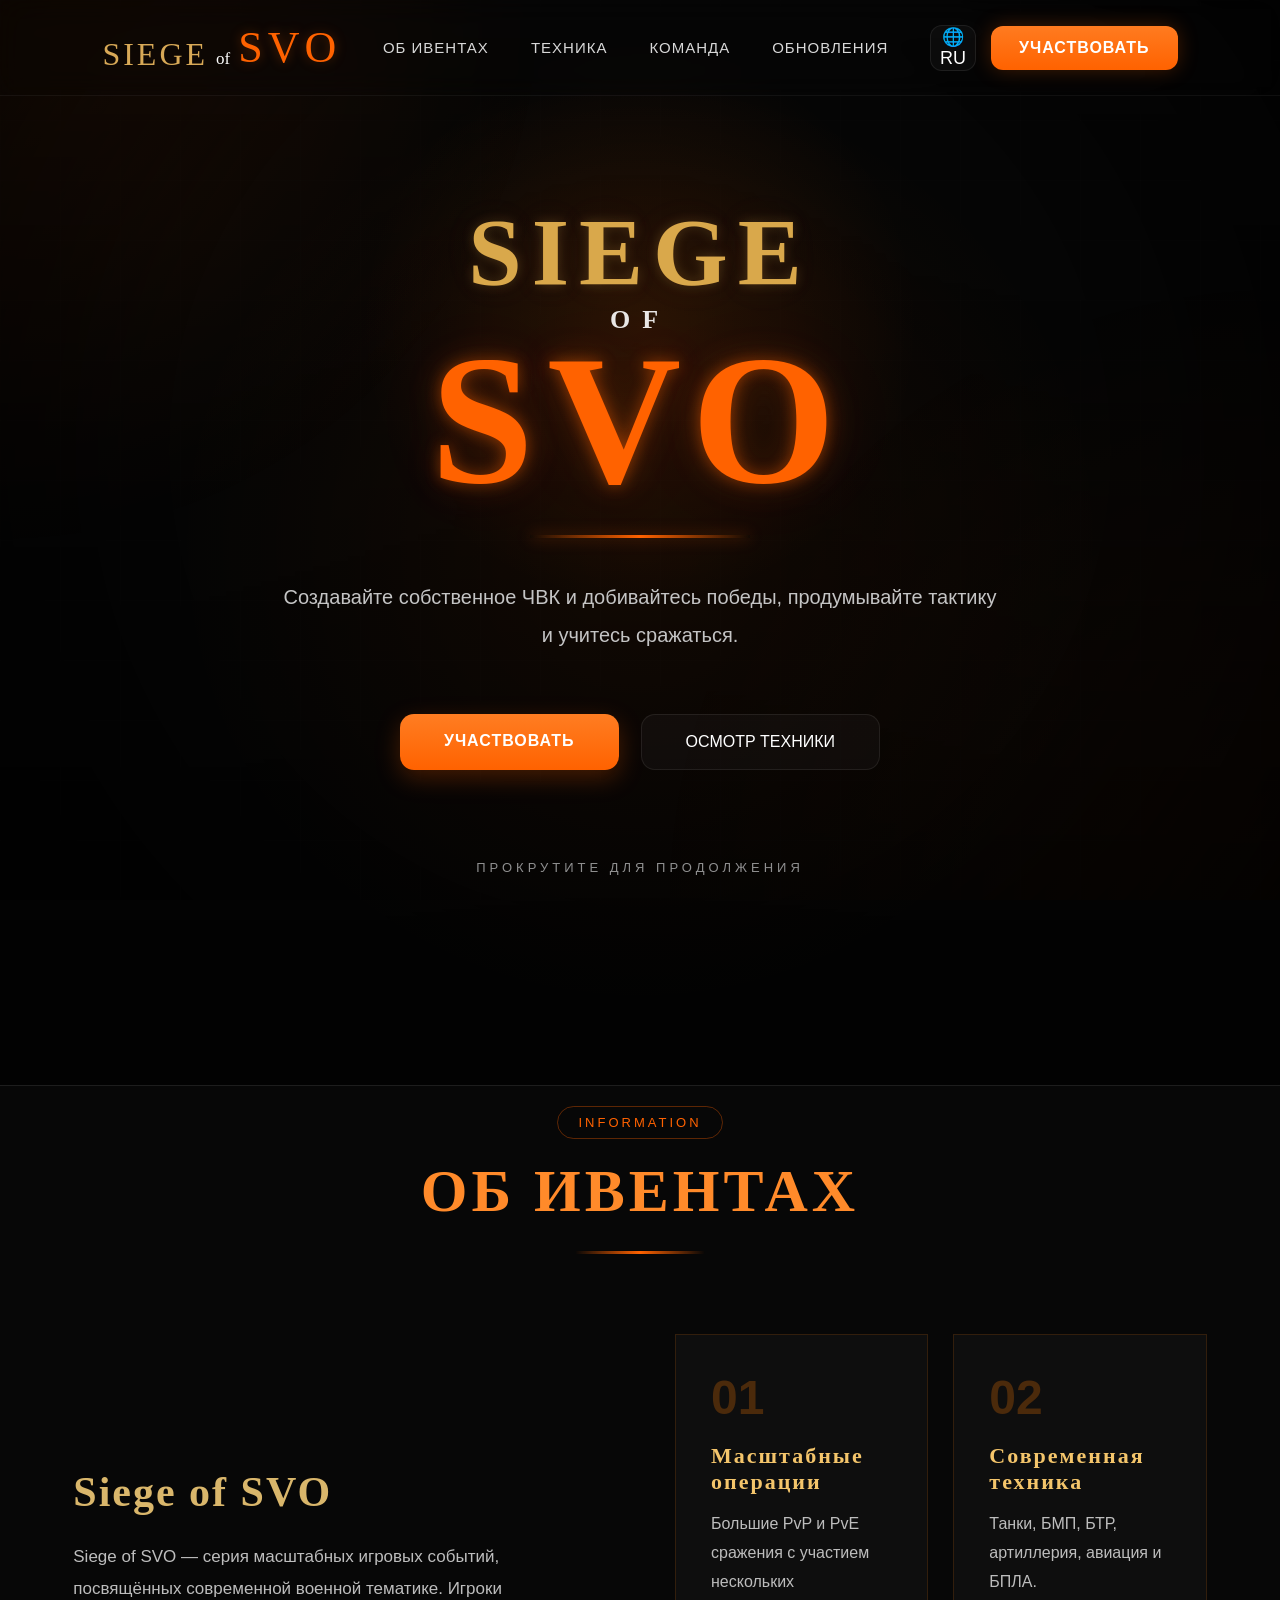
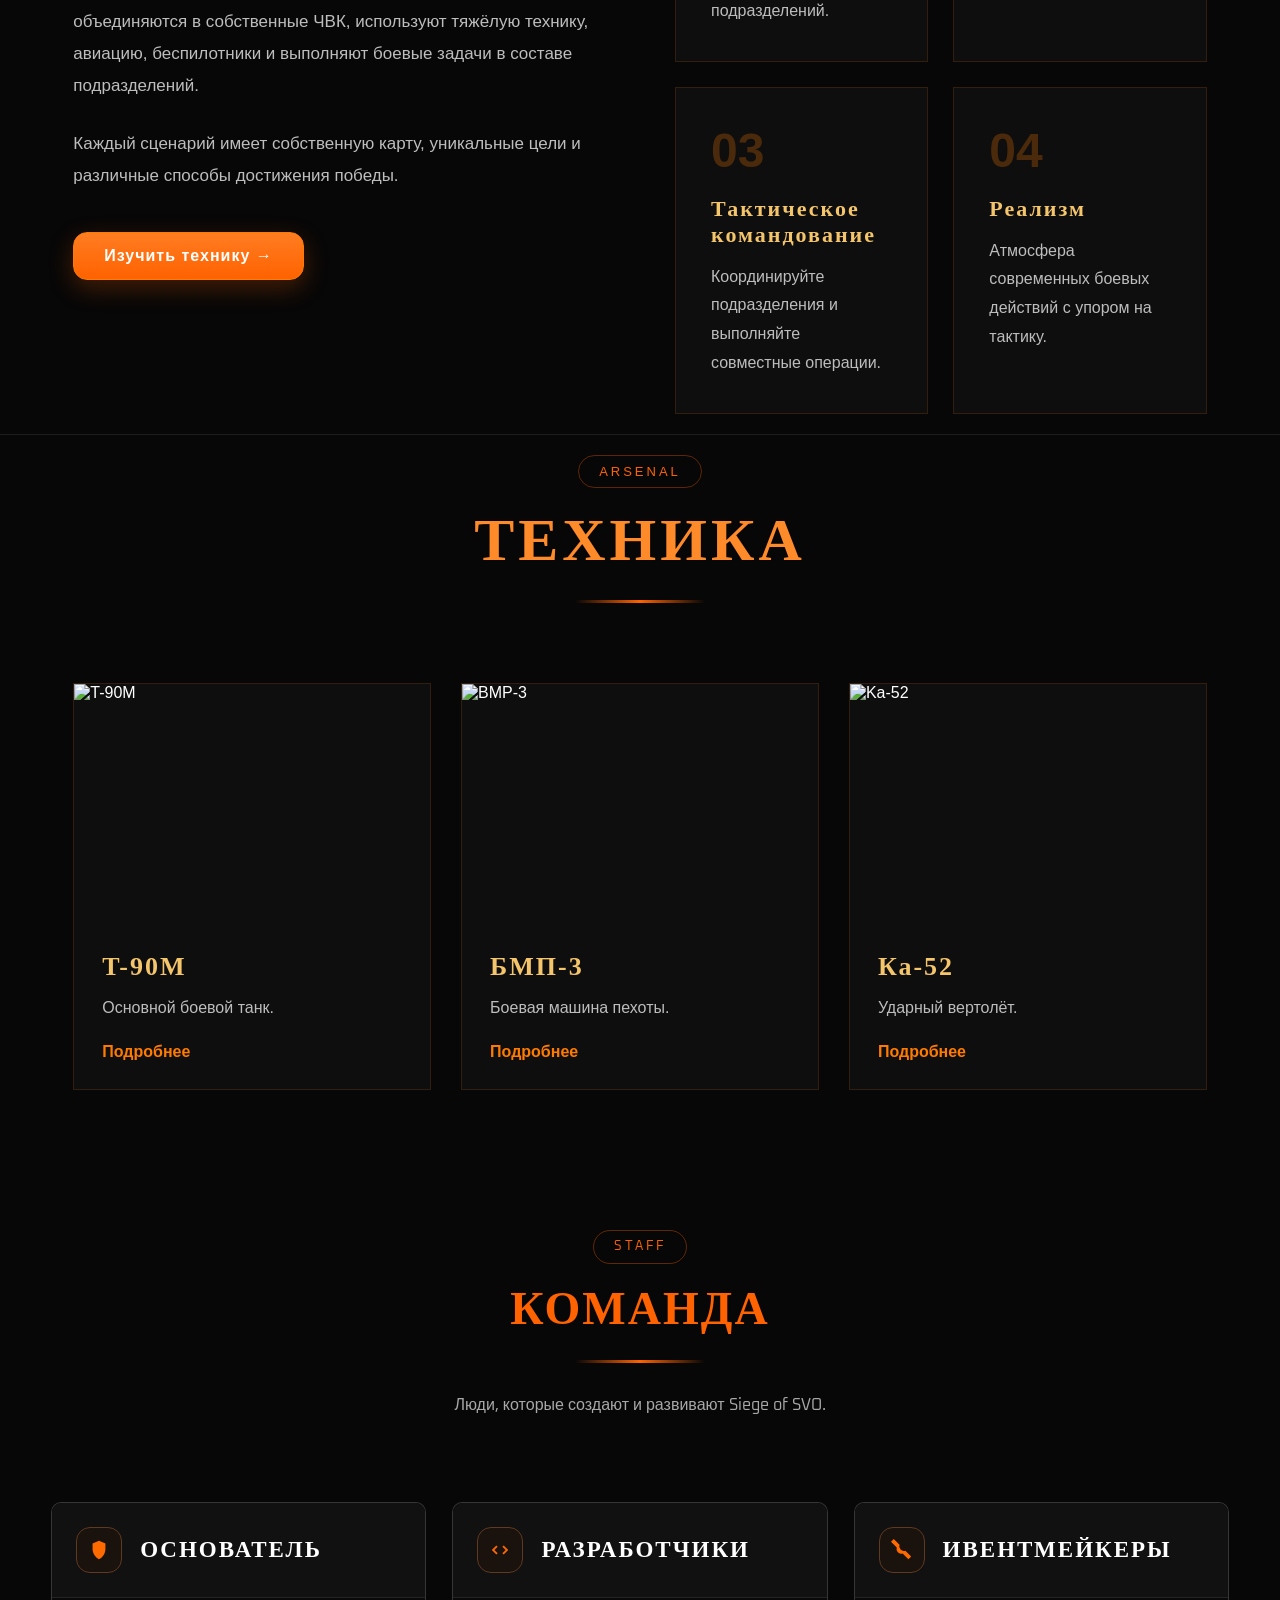
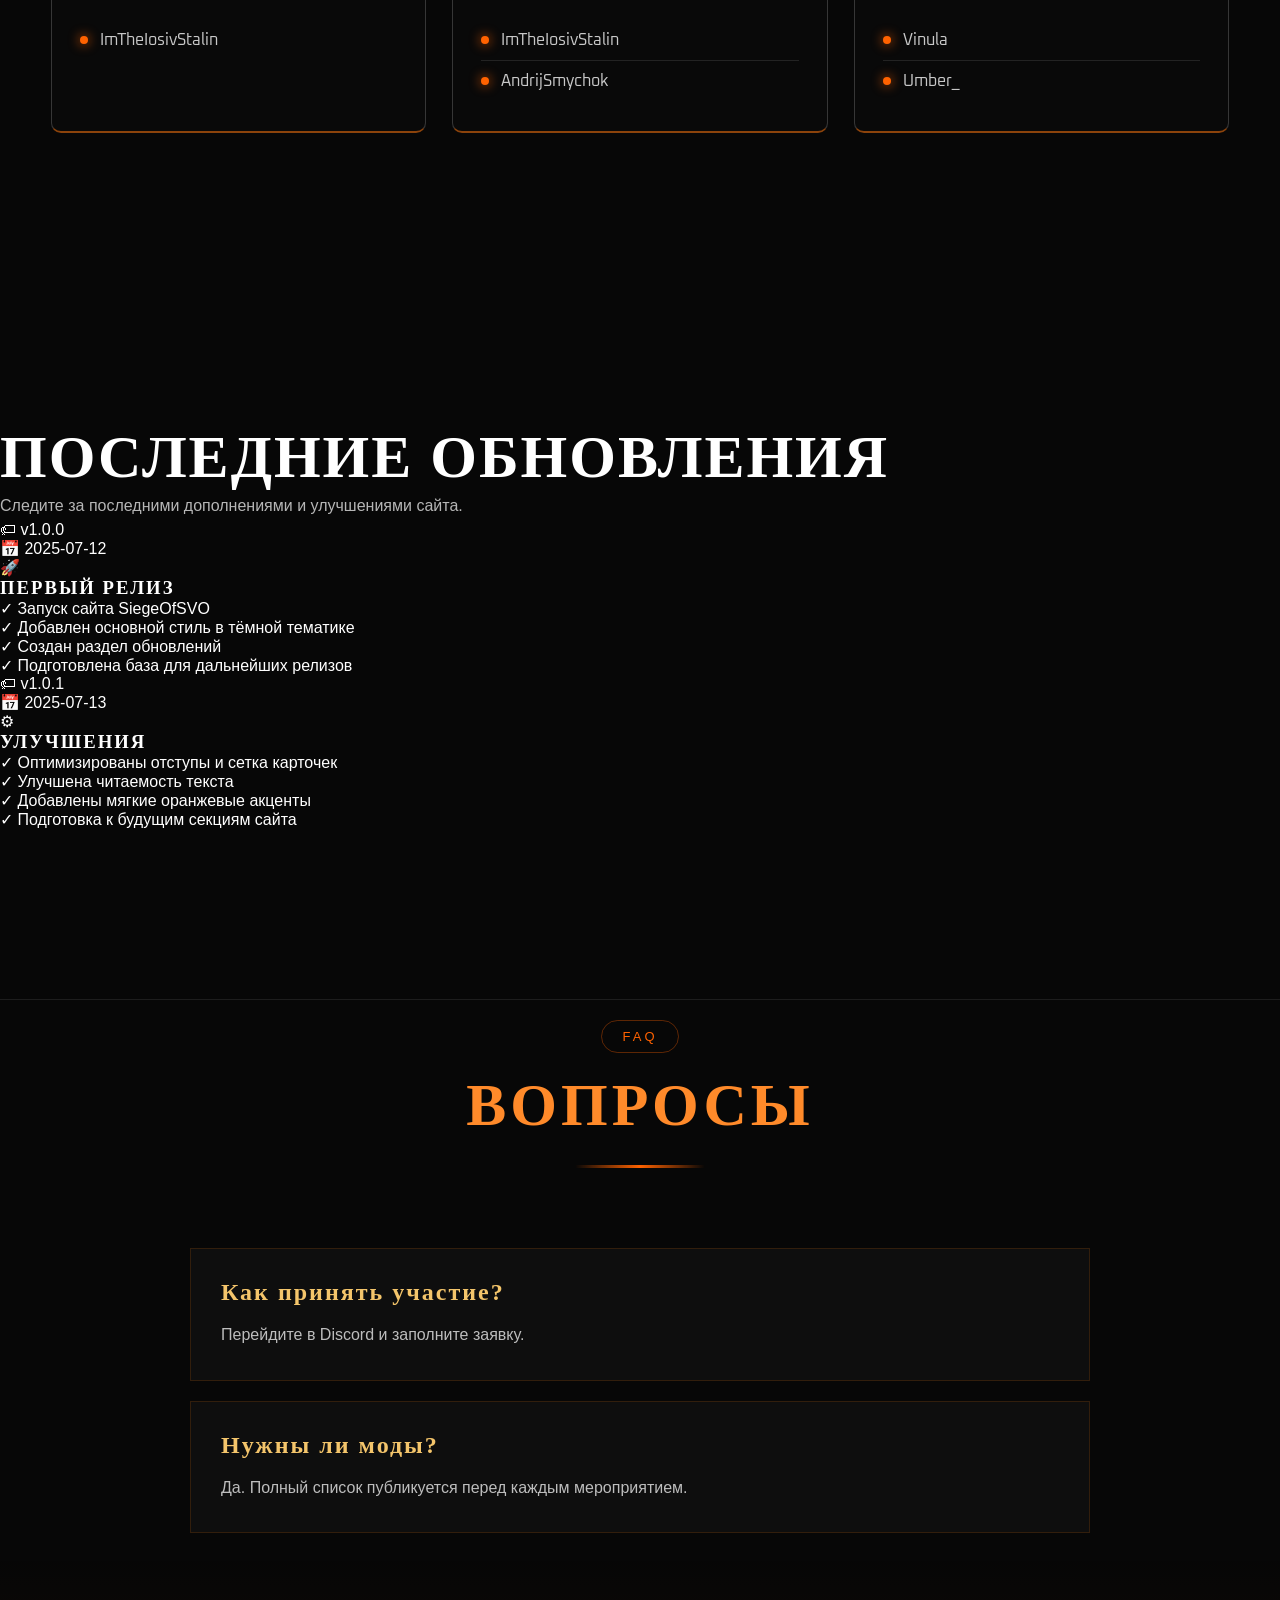
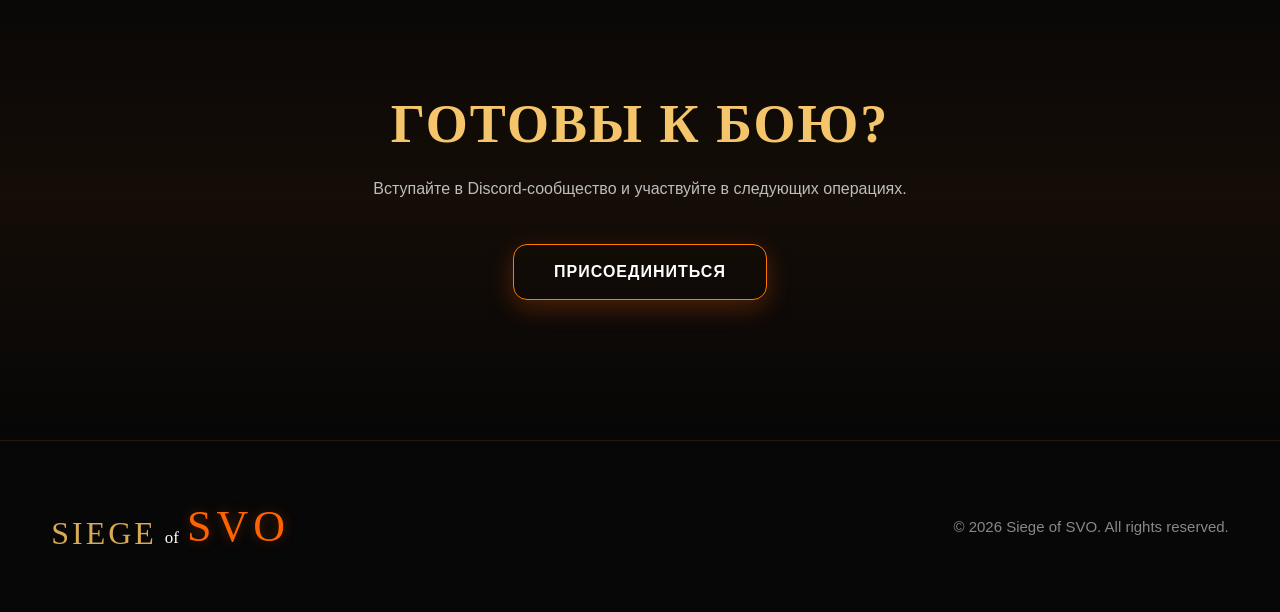
==== commit 524ccc82: "index.html" ====
--- a/index.html
+++ b/index.html
@@ -529,236 +529,69 @@
                     LAST UPDATES
 ===================================================== -->
 
-<section id="updates" class="section updates-section">
-
-    <div class="container">
-
-        <div class="section-header">
-
-            <span class="section-tag">
-                CHANGELOG
-            </span>
-
-            <h2>
-                ПОСЛЕДНИЕ ОБНОВЛЕНИЯ
-            </h2>
-
-            <div class="section-line"></div>
-
-            <p class="section-subtitle">
-                Следите за последними изменениями и улучшениями проекта Siege of SVO.
-            </p>
-
-        </div>
-
-        <div class="updates-grid">
-
-            <!-- ========================= -->
-            <!-- v1.0.2 -->
-            <!-- ========================= -->
-
-            <div class="update-card">
-
-                <div class="update-head">
-
-                    <span class="version">
-                        🏷 v1.0.2
-                    </span>
-
-                    <span class="date">
-                        📅 20.07.2025
-                    </span>
-
-                </div>
-
-                <div class="update-title">
-                    🚀 Второе обновление
-                </div>
-
-                <div class="update-category added">
-
-                    <h4>➕ Добавлено</h4>
-
-                    <ul>
-
-                        <li>✔ Новая техника</li>
-
-                        <li>✔ Новые модели вооружения</li>
-
-                        <li>✔ Улучшены эффекты</li>
-
-                    </ul>
-
-                </div>
-
-                <div class="update-category fixes">
-
-                    <h4>🛠 Исправления</h4>
-
-                    <ul>
-
-                        <li>✔ Исправлены ошибки сервера</li>
-
-                        <li>✔ Исправлены проблемы синхронизации</li>
-
-                    </ul>
-
-                </div>
-
-            </div>
-
-            <!-- ========================= -->
-            <!-- v1.0.1 -->
-            <!-- ========================= -->
-
-            <div class="update-card">
-
-                <div class="update-head">
-
-                    <span class="version">
-                        🏷 v1.0.1
-                    </span>
-
-                    <span class="date">
-                        📅 16.07.2025
-                    </span>
-
-                </div>
-
-                <div class="update-title">
-                    ⚙ Первое обновление
-                </div>
-
-                <div class="update-category optimize">
-
-                    <h4>⚙ Оптимизация</h4>
-
-                    <ul>
-
-                        <li>✔ Повышен FPS</li>
-
-                        <li>✔ Оптимизировано использование памяти</li>
-
-                        <li>✔ Ускорена загрузка</li>
-
-                    </ul>
-
-                </div>
-
-                <div class="update-category fixes">
-
-                    <h4>🛠 Исправления</h4>
-
-                    <ul>
-
-                        <li>✔ Исправлены ошибки физики</li>
-
-                        <li>✔ Исправлены ошибки интерфейса</li>
-
-                    </ul>
-
-                </div>
-
-            </div>
-
-            <!-- ========================= -->
-            <!-- v1.0.0 -->
-            <!-- ========================= -->
-
-            <div class="update-card">
-
-                <div class="update-head">
-
-                    <span class="version">
-                        🏷 v1.0.0
-                    </span>
-
-                    <span class="date">
-                        📅 12.07.2025
-                    </span>
-
-                </div>
-
-                <div class="update-title">
-                    🚀 Первый релиз
-                </div>
-
-                <div class="update-category added">
-
-                    <h4>➕ Добавлено</h4>
-
-                    <ul>
-
-                        <li>✔ Игровой режим Siege of SVO</li>
-
-                        <li>✔ Более 30 стартовых автомобилей</li>
-
-                        <li>✔ Продвинутая физика полета</li>
-
-                        <li>✔ Ракетная система</li>
-
-                        <li>✔ Авиационные бомбы</li>
-
-                        <li>✔ Рецепты режима выживания</li>
-
-                    </ul>
-
-                </div>
-
-                <div class="update-category map">
-
-                    <h4>🌍 Карта</h4>
-
-                    <ul>
-
-                        <li>✔ Новая карта</li>
-
-                        <li>✔ Улучшен рельеф</li>
-
-                        <li>✔ Добавлены новые объекты</li>
-
-                    </ul>
-
-                </div>
-
-                <div class="update-category optimize">
-
-                    <h4>⚙ Оптимизация</h4>
-
-                    <ul>
-
-                        <li>✔ Повышен FPS</li>
-
-                        <li>✔ Оптимизирована память</li>
-
-                        <li>✔ Ускорена загрузка</li>
-
-                    </ul>
-
-                </div>
-
-                <div class="update-category fixes">
-
-                    <h4>🛠 Исправления</h4>
-
-                    <ul>
-
-                        <li>✔ Исправлены ошибки физики</li>
-
-                        <li>✔ Исправлено появление игроков</li>
-
-                        <li>✔ Исправлены ошибки интерфейса</li>
-
-                    </ul>
-
-                </div>
-
-            </div>
-
-        </div>
-
+<section class="updates-section" id="updates">
+  <div class="updates-container">
+    <div class="updates-header">
+      <h2 class="updates-title">ПОСЛЕДНИЕ ОБНОВЛЕНИЯ</h2>
+      <p class="updates-subtitle">
+        Следите за последними дополнениями и улучшениями сайта.
+      </p>
     </div>
 
+    <div class="updates-grid">
+      <article class="update-card">
+        <div class="update-card-top">
+          <div class="update-version">
+            <span class="update-tag-icon">🏷</span>
+            <span>v1.0.0</span>
+          </div>
+
+          <div class="update-date">
+            <span class="update-date-icon">📅</span>
+            <span>2025-07-12</span>
+          </div>
+        </div>
+
+        <div class="update-card-title-wrap">
+          <div class="update-card-icon">🚀</div>
+          <h3 class="update-card-title">ПЕРВЫЙ РЕЛИЗ</h3>
+        </div>
+
+        <ul class="update-list">
+          <li><span class="check-icon">✓</span> Запуск сайта SiegeOfSVO</li>
+          <li><span class="check-icon">✓</span> Добавлен основной стиль в тёмной тематике</li>
+          <li><span class="check-icon">✓</span> Создан раздел обновлений</li>
+          <li><span class="check-icon">✓</span> Подготовлена база для дальнейших релизов</li>
+        </ul>
+      </article>
+
+      <article class="update-card">
+        <div class="update-card-top">
+          <div class="update-version">
+            <span class="update-tag-icon">🏷</span>
+            <span>v1.0.1</span>
+          </div>
+
+          <div class="update-date">
+            <span class="update-date-icon">📅</span>
+            <span>2025-07-13</span>
+          </div>
+        </div>
+
+        <div class="update-card-title-wrap">
+          <div class="update-card-icon">⚙</div>
+          <h3 class="update-card-title">УЛУЧШЕНИЯ</h3>
+        </div>
+
+        <ul class="update-list">
+          <li><span class="check-icon">✓</span> Оптимизированы отступы и сетка карточек</li>
+          <li><span class="check-icon">✓</span> Улучшена читаемость текста</li>
+          <li><span class="check-icon">✓</span> Добавлены мягкие оранжевые акценты</li>
+          <li><span class="check-icon">✓</span> Подготовка к будущим секциям сайта</li>
+        </ul>
+      </article>
+    </div>
+  </div>
 </section>
 
         <!-- ================= FAQ ================= -->
@@ -891,4 +724,4 @@
 
 </body>
 
-</html>+</html>
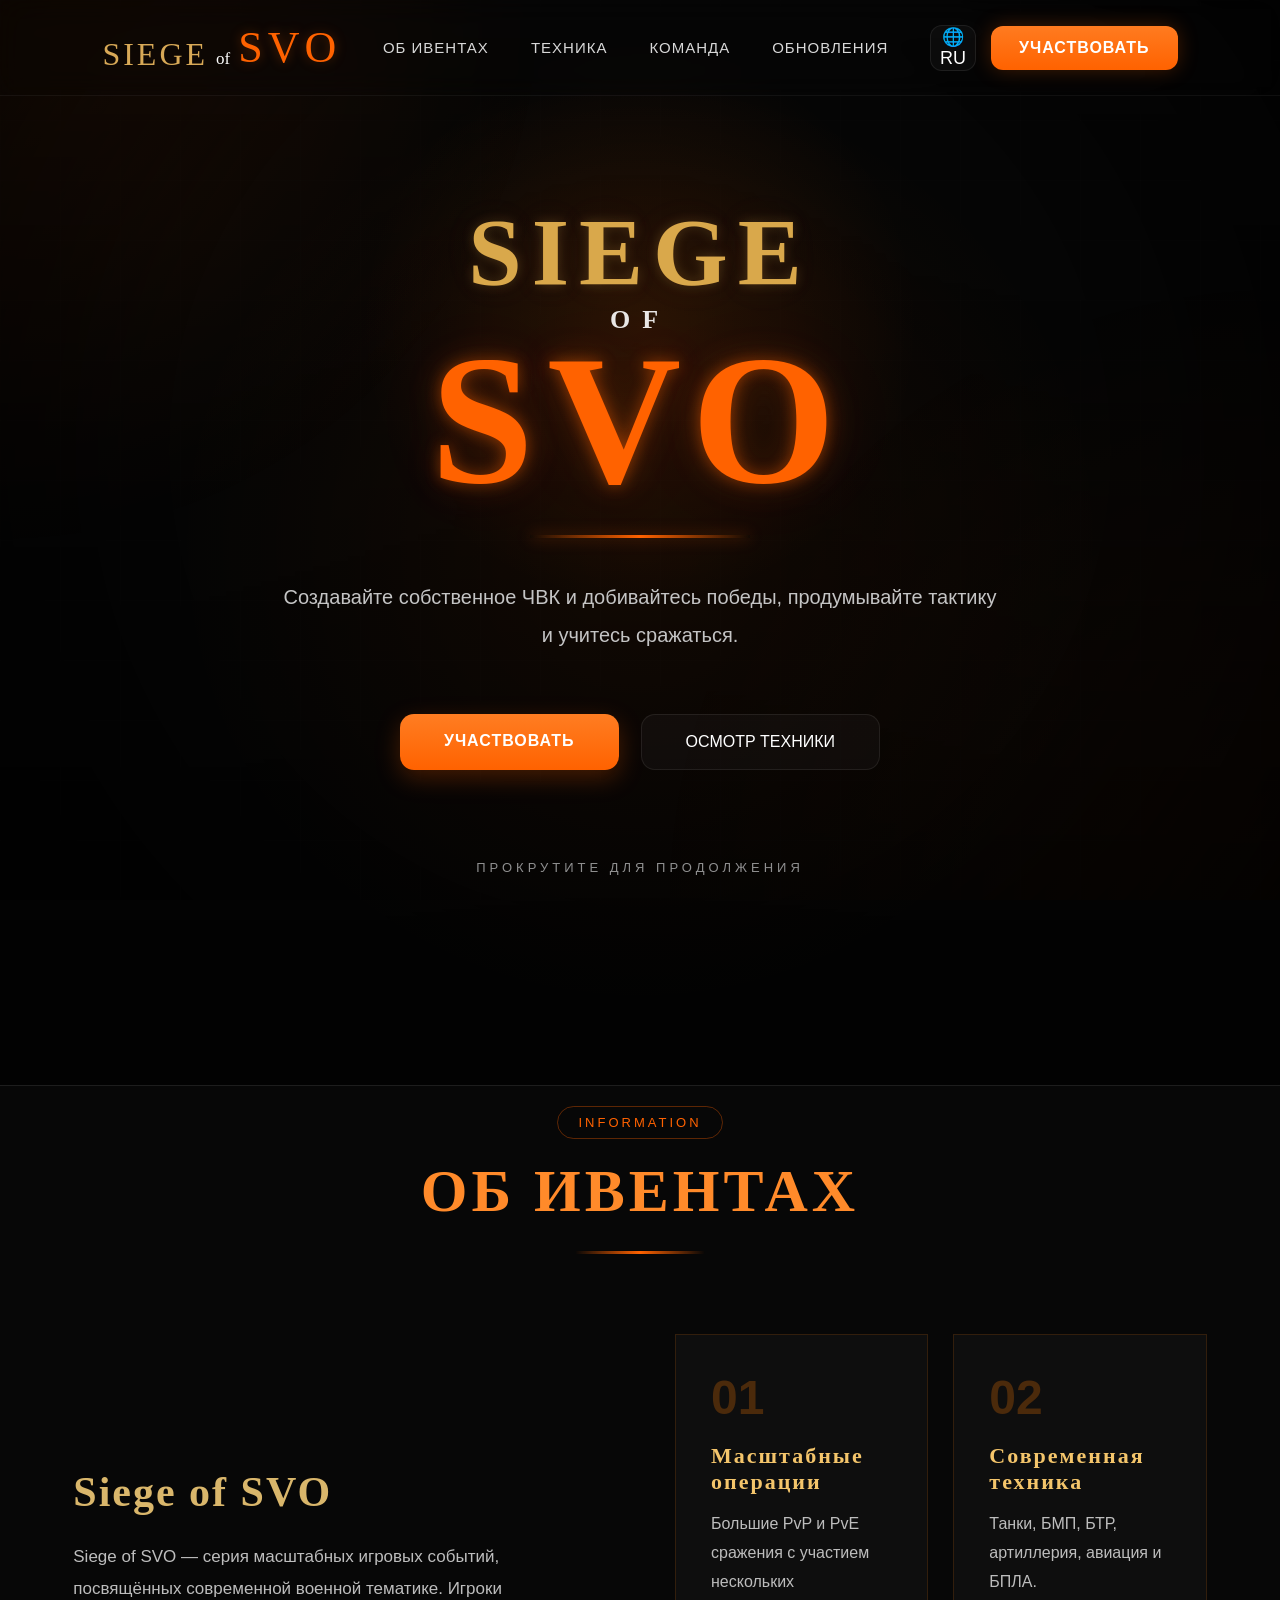
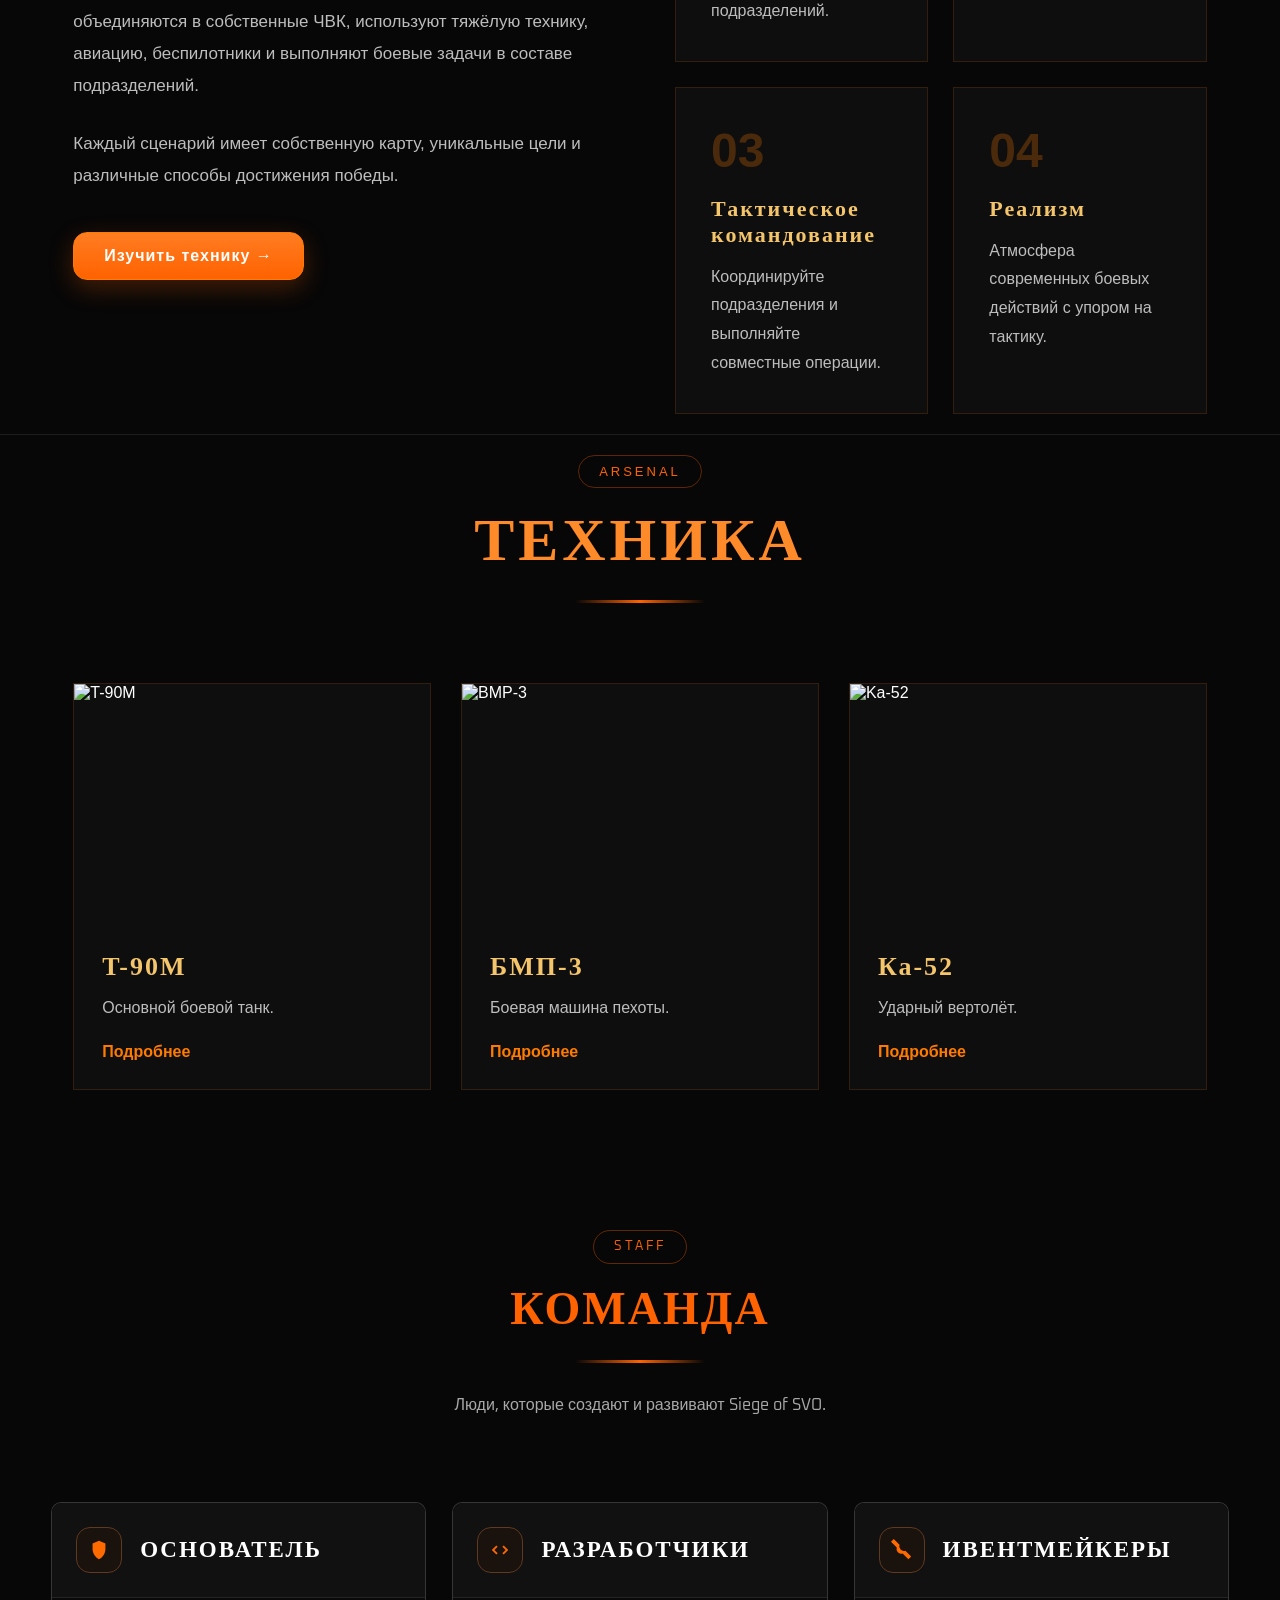
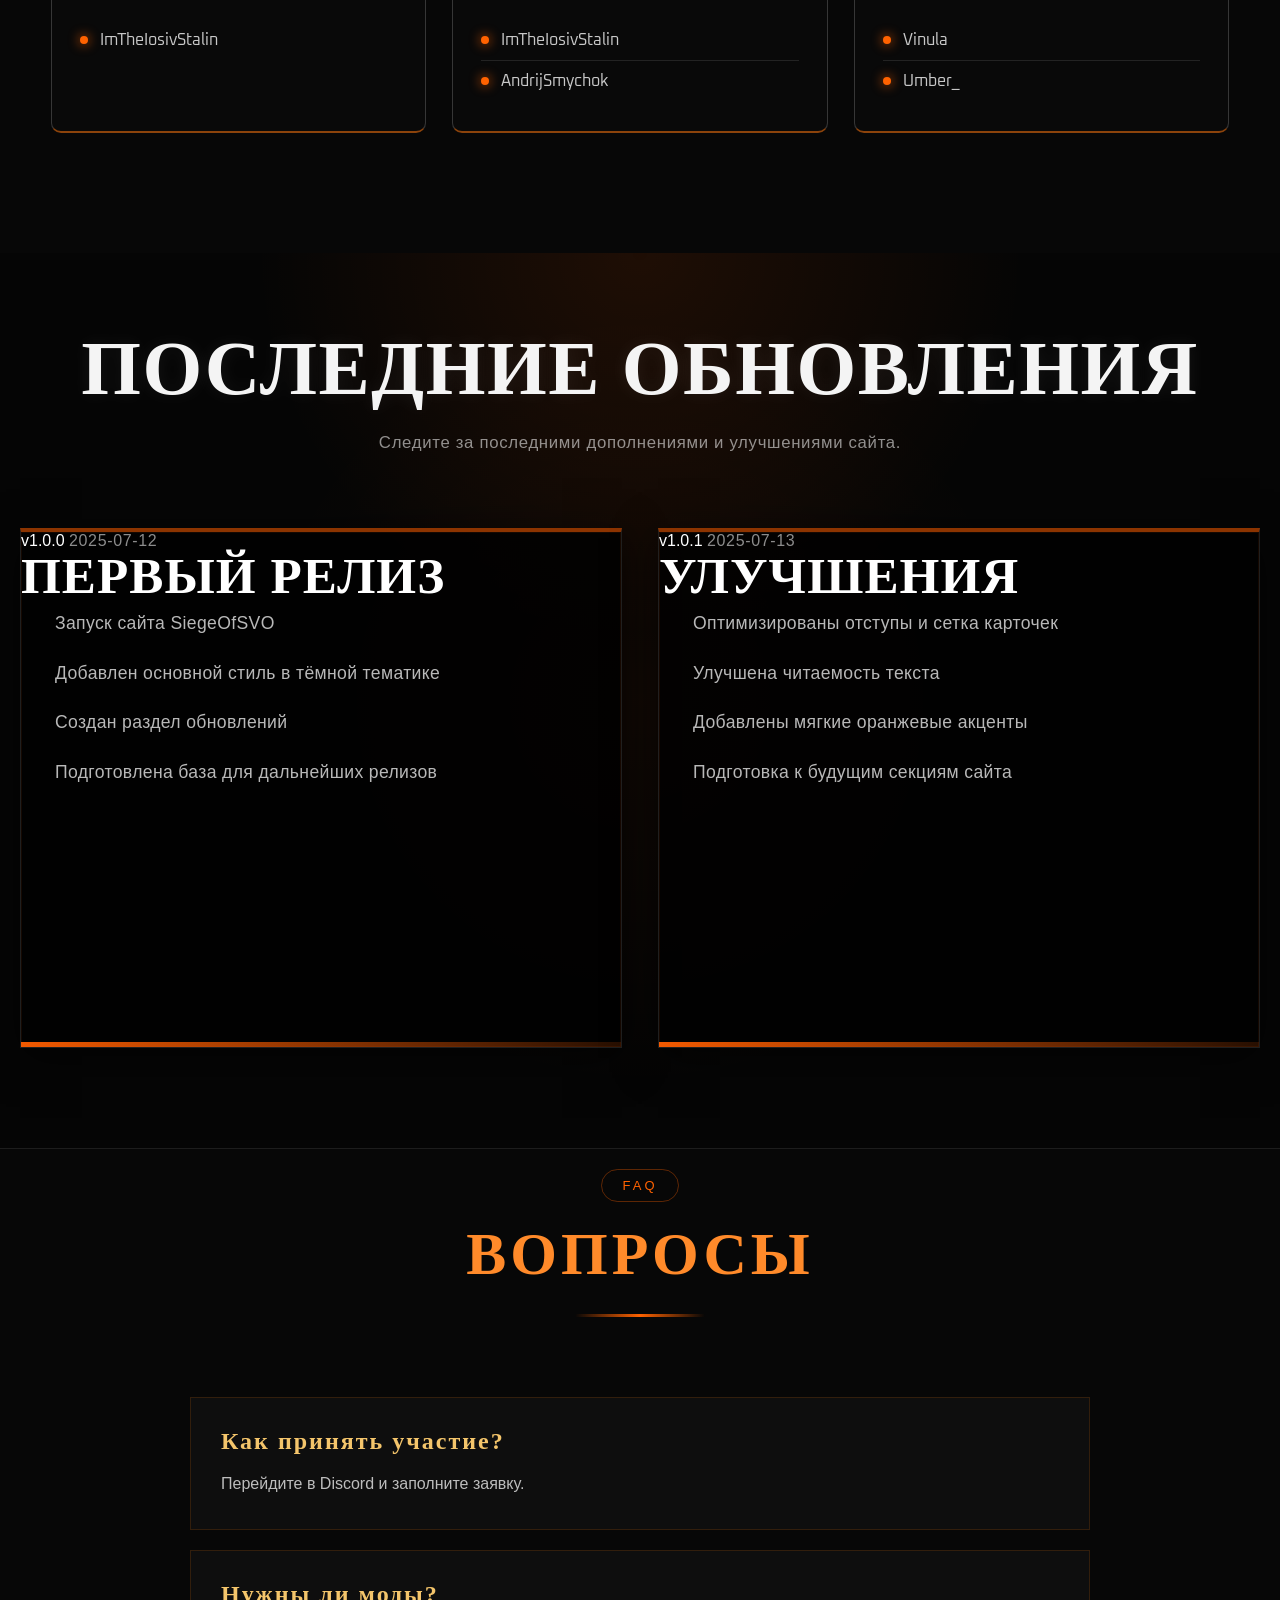
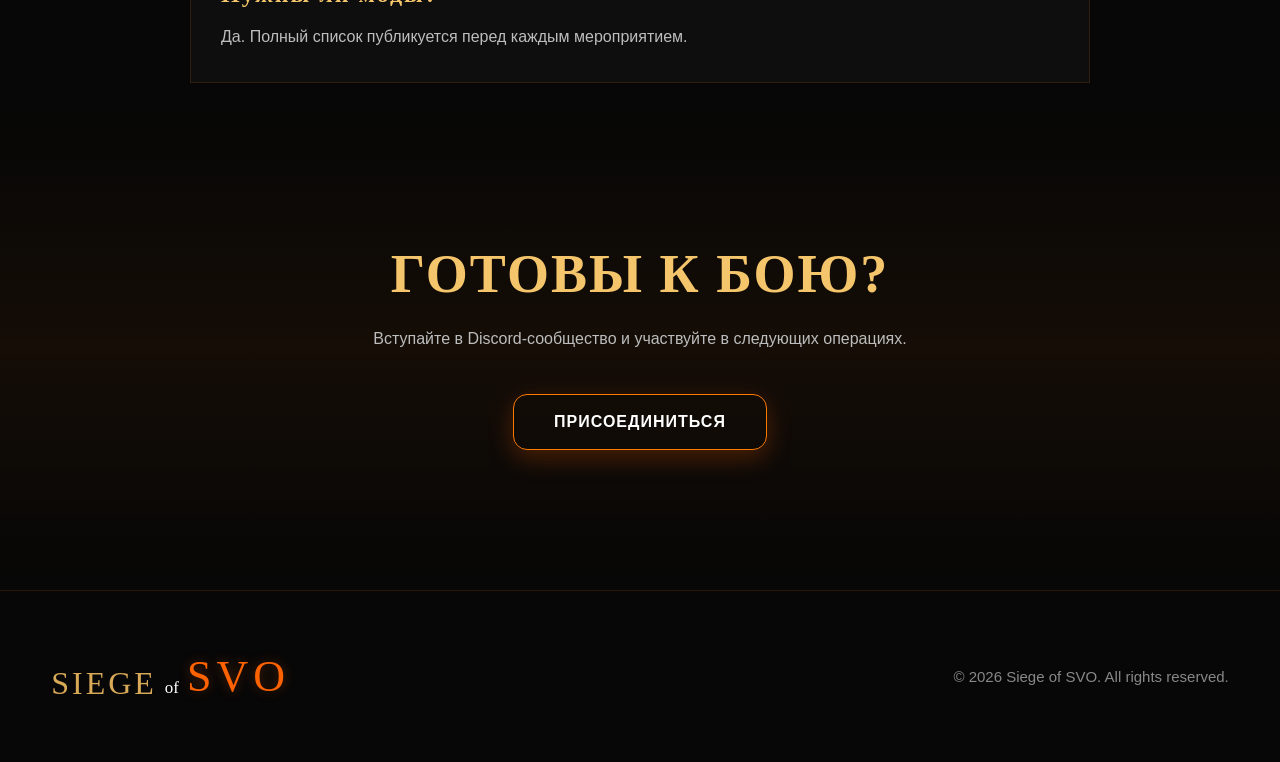
==== commit 32e33e6c: "index.html" ====
--- a/index.html
+++ b/index.html
@@ -539,57 +539,37 @@
     </div>
 
     <div class="updates-grid">
-      <article class="update-card">
-        <div class="update-card-top">
-          <div class="update-version">
-            <span class="update-tag-icon">🏷</span>
-            <span>v1.0.0</span>
-          </div>
-
-          <div class="update-date">
-            <span class="update-date-icon">📅</span>
-            <span>2025-07-12</span>
-          </div>
+      <div class="update-card">
+        <div class="update-topline">
+          <span class="update-badge">v1.0.0</span>
+          <span class="update-date">2025-07-12</span>
         </div>
 
-        <div class="update-card-title-wrap">
-          <div class="update-card-icon">🚀</div>
-          <h3 class="update-card-title">ПЕРВЫЙ РЕЛИЗ</h3>
+        <h3 class="update-card-title">ПЕРВЫЙ РЕЛИЗ</h3>
+
+        <ul class="update-list">
+          <li>Запуск сайта SiegeOfSVO</li>
+          <li>Добавлен основной стиль в тёмной тематике</li>
+          <li>Создан раздел обновлений</li>
+          <li>Подготовлена база для дальнейших релизов</li>
+        </ul>
+      </div>
+
+      <div class="update-card">
+        <div class="update-topline">
+          <span class="update-badge">v1.0.1</span>
+          <span class="update-date">2025-07-13</span>
         </div>
 
+        <h3 class="update-card-title">УЛУЧШЕНИЯ</h3>
+
         <ul class="update-list">
-          <li><span class="check-icon">✓</span> Запуск сайта SiegeOfSVO</li>
-          <li><span class="check-icon">✓</span> Добавлен основной стиль в тёмной тематике</li>
-          <li><span class="check-icon">✓</span> Создан раздел обновлений</li>
-          <li><span class="check-icon">✓</span> Подготовлена база для дальнейших релизов</li>
+          <li>Оптимизированы отступы и сетка карточек</li>
+          <li>Улучшена читаемость текста</li>
+          <li>Добавлены мягкие оранжевые акценты</li>
+          <li>Подготовка к будущим секциям сайта</li>
         </ul>
-      </article>
-
-      <article class="update-card">
-        <div class="update-card-top">
-          <div class="update-version">
-            <span class="update-tag-icon">🏷</span>
-            <span>v1.0.1</span>
-          </div>
-
-          <div class="update-date">
-            <span class="update-date-icon">📅</span>
-            <span>2025-07-13</span>
-          </div>
-        </div>
-
-        <div class="update-card-title-wrap">
-          <div class="update-card-icon">⚙</div>
-          <h3 class="update-card-title">УЛУЧШЕНИЯ</h3>
-        </div>
-
-        <ul class="update-list">
-          <li><span class="check-icon">✓</span> Оптимизированы отступы и сетка карточек</li>
-          <li><span class="check-icon">✓</span> Улучшена читаемость текста</li>
-          <li><span class="check-icon">✓</span> Добавлены мягкие оранжевые акценты</li>
-          <li><span class="check-icon">✓</span> Подготовка к будущим секциям сайта</li>
-        </ul>
-      </article>
+      </div>
     </div>
   </div>
 </section>
--- a/css/sections.css
+++ b/css/sections.css
@@ -864,6 +864,216 @@
 .check {
     color: #43d56b;
     font-size: 18px;
+}
+.updates-section {
+  background: #050505;
+  color: #fff;
+  padding: 80px 20px 100px;
+  position: relative;
+  overflow: hidden;
+}
+
+.updates-section::before {
+  content: "";
+  position: absolute;
+  inset: 0;
+  background:
+    radial-gradient(circle at top, rgba(255, 90, 0, 0.10), transparent 35%),
+    radial-gradient(circle at center, rgba(255, 90, 0, 0.05), transparent 50%);
+  pointer-events: none;
+}
+
+.updates-container {
+  max-width: 1400px;
+  margin: 0 auto;
+  position: relative;
+  z-index: 1;
+}
+
+.updates-header {
+  text-align: center;
+  margin-bottom: 70px;
+}
+
+.updates-title {
+  margin: 0;
+  font-size: clamp(2.8rem, 6vw, 6rem);
+  font-weight: 900;
+  line-height: 0.95;
+  letter-spacing: 0.02em;
+  text-transform: uppercase;
+  color: #f4f4f4;
+  text-shadow: 0 0 18px rgba(255, 255, 255, 0.08);
+}
+
+.updates-subtitle {
+  margin: 22px auto 0;
+  max-width: 760px;
+  font-size: 1.05rem;
+  color: rgba(255, 255, 255, 0.55);
+  letter-spacing: 0.04em;
+}
+
+.updates-grid {
+  display: grid;
+  grid-template-columns: repeat(2, minmax(0, 1fr));
+  gap: 36px;
+}
+
+.update-card {
+  background: rgba(0, 0, 0, 0.82);
+  border: 1px solid rgba(255, 255, 255, 0.12);
+  border-top: 4px solid rgba(255, 94, 0, 0.55);
+  box-shadow:
+    0 0 0 1px rgba(255, 94, 0, 0.08) inset,
+    0 10px 40px rgba(0, 0, 0, 0.55);
+  min-height: 520px;
+  position: relative;
+  overflow: hidden;
+}
+
+.update-card::after {
+  content: "";
+  position: absolute;
+  left: 0;
+  right: 0;
+  bottom: 0;
+  height: 5px;
+  background: linear-gradient(90deg, rgba(255, 94, 0, 0.95), rgba(255, 94, 0, 0.15));
+}
+
+.update-card-top {
+  display: flex;
+  align-items: center;
+  gap: 20px;
+  padding: 34px 34px 22px;
+  flex-wrap: wrap;
+}
+
+.update-version {
+  display: inline-flex;
+  align-items: center;
+  gap: 10px;
+  padding: 12px 18px;
+  background: rgba(255, 94, 0, 0.18);
+  border: 1px solid rgba(255, 94, 0, 0.28);
+  color: #ff7a2f;
+  font-weight: 700;
+  letter-spacing: 0.04em;
+  text-transform: uppercase;
+}
+
+.update-date {
+  display: inline-flex;
+  align-items: center;
+  gap: 10px;
+  color: rgba(255, 255, 255, 0.55);
+  font-size: 1rem;
+  letter-spacing: 0.04em;
+}
+
+.update-tag-icon,
+.update-date-icon {
+  display: inline-block;
+  font-size: 1rem;
+  opacity: 0.95;
+}
+
+.update-card-title-wrap {
+  display: flex;
+  align-items: center;
+  gap: 18px;
+  padding: 10px 34px 28px;
+}
+
+.update-card-icon {
+  width: 76px;
+  height: 76px;
+  display: grid;
+  place-items: center;
+  background: rgba(255, 94, 0, 0.06);
+  border: 1px solid rgba(255, 94, 0, 0.22);
+  color: #ff6a1a;
+  font-size: 2rem;
+}
+
+.update-card-title {
+  margin: 0;
+  font-size: clamp(2rem, 4vw, 3.4rem);
+  line-height: 1;
+  font-weight: 900;
+  text-transform: uppercase;
+  letter-spacing: 0.02em;
+  color: #fff;
+}
+
+.update-list {
+  list-style: none;
+  margin: 0;
+  padding: 10px 34px 38px;
+  display: grid;
+  gap: 24px;
+}
+
+.update-list li {
+  display: flex;
+  align-items: flex-start;
+  gap: 18px;
+  color: rgba(255, 255, 255, 0.72);
+  font-size: 1.1rem;
+  line-height: 1.45;
+  letter-spacing: 0.02em;
+}
+
+.check-icon {
+  flex: 0 0 28px;
+  width: 28px;
+  height: 28px;
+  display: grid;
+  place-items: center;
+  background: rgba(0, 255, 133, 0.06);
+  border: 1px solid rgba(0, 255, 133, 0.22);
+  color: #00ff88;
+  font-weight: 700;
+  box-shadow: 0 0 14px rgba(0, 255, 133, 0.08);
+  margin-top: 2px;
+}
+
+@media (max-width: 980px) {
+  .updates-grid {
+    grid-template-columns: 1fr;
+  }
+
+  .updates-title {
+    font-size: clamp(2.4rem, 10vw, 4.5rem);
+  }
+}
+
+@media (max-width: 640px) {
+  .updates-section {
+    padding: 60px 14px 80px;
+  }
+
+  .update-card-top,
+  .update-card-title-wrap,
+  .update-list {
+    padding-left: 18px;
+    padding-right: 18px;
+  }
+
+  .update-card-title-wrap {
+    gap: 14px;
+  }
+
+  .update-card-icon {
+    width: 58px;
+    height: 58px;
+    font-size: 1.6rem;
+  }
+
+  .update-list li {
+    font-size: 1rem;
+  }
 }
 
 /*==================================================
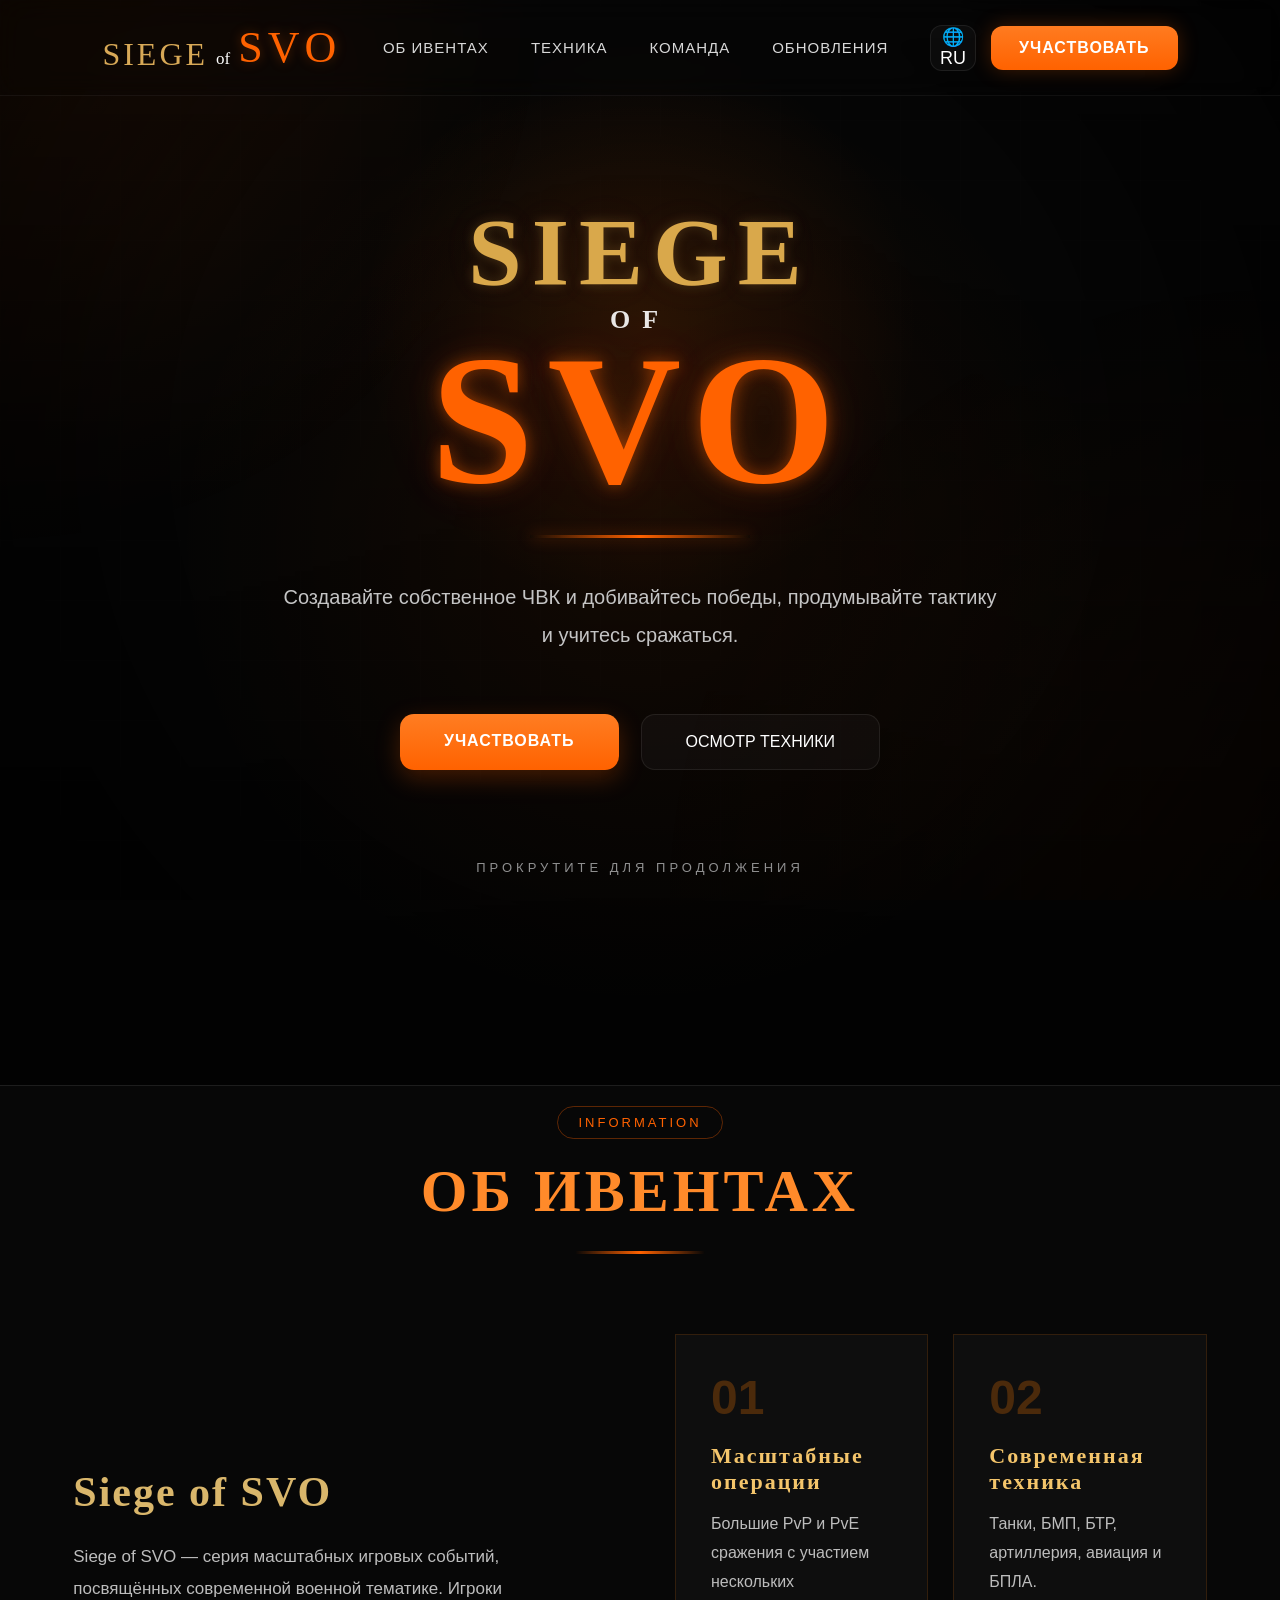
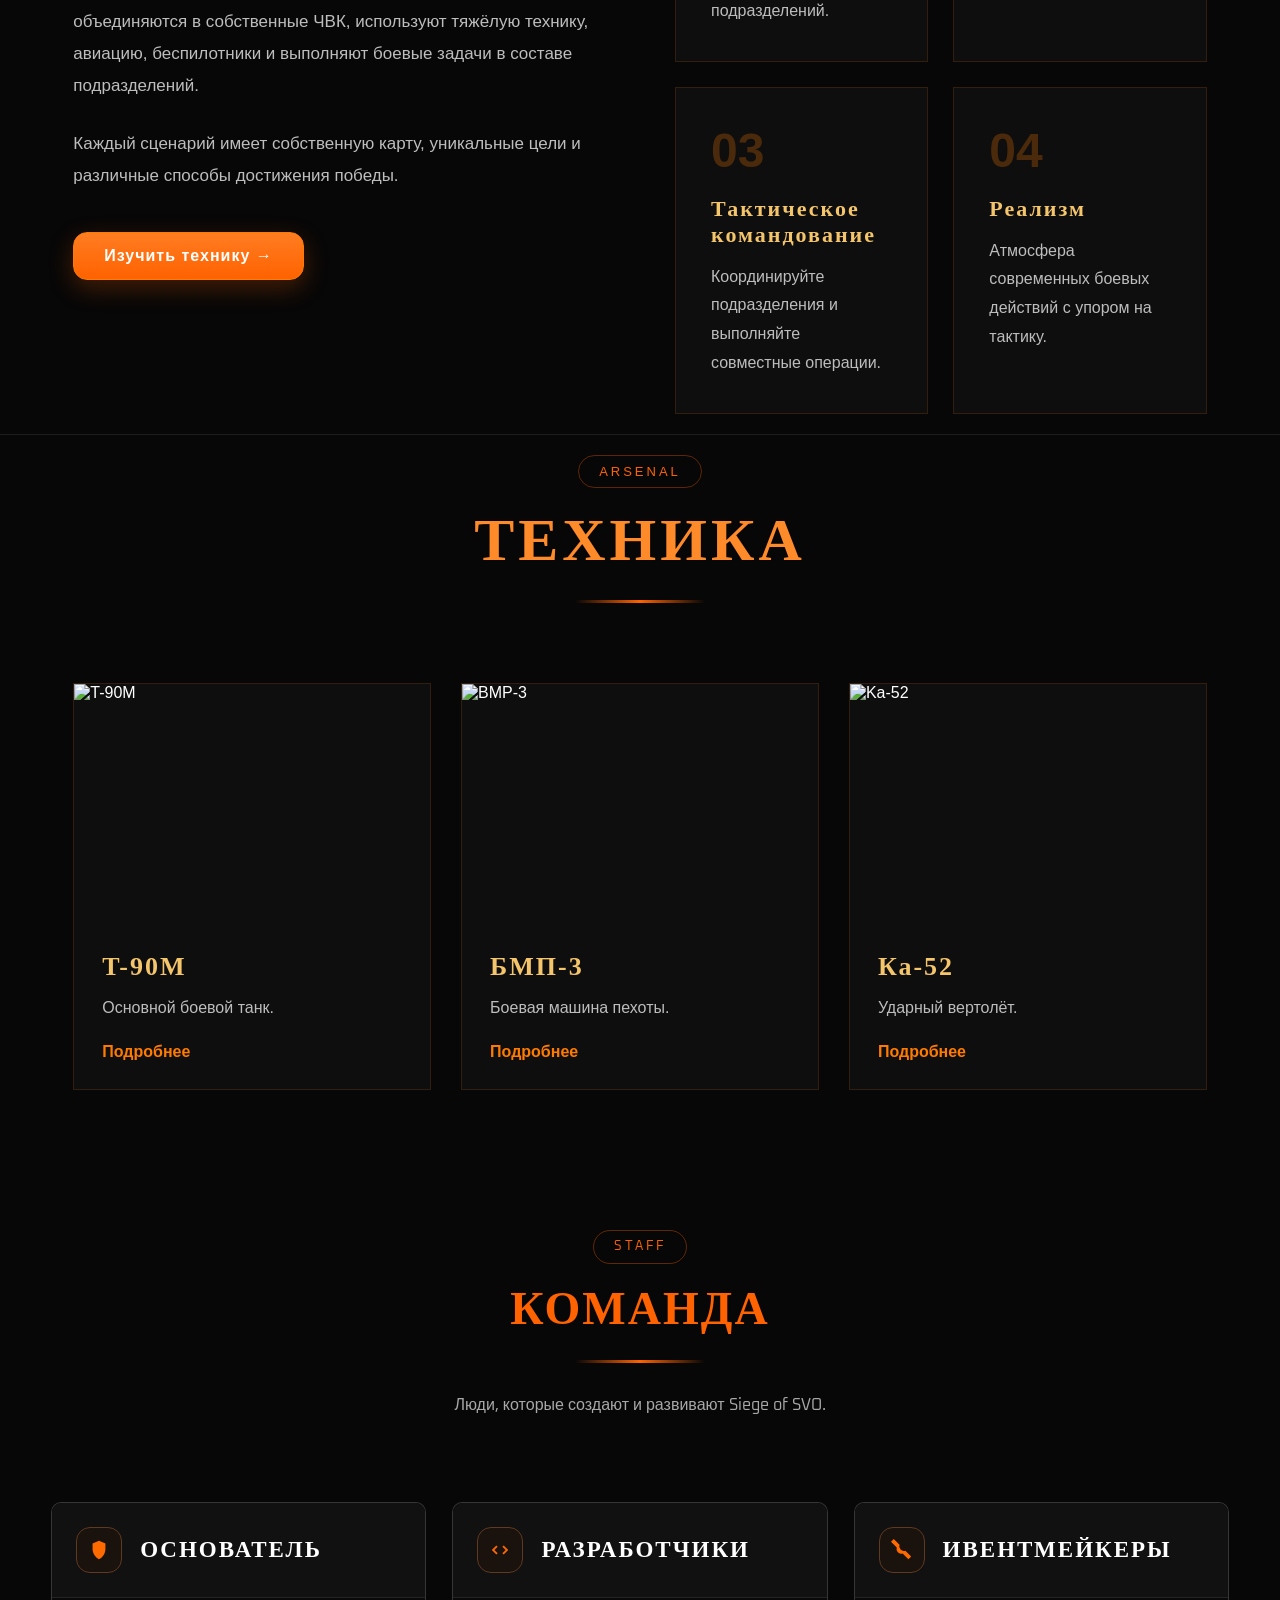
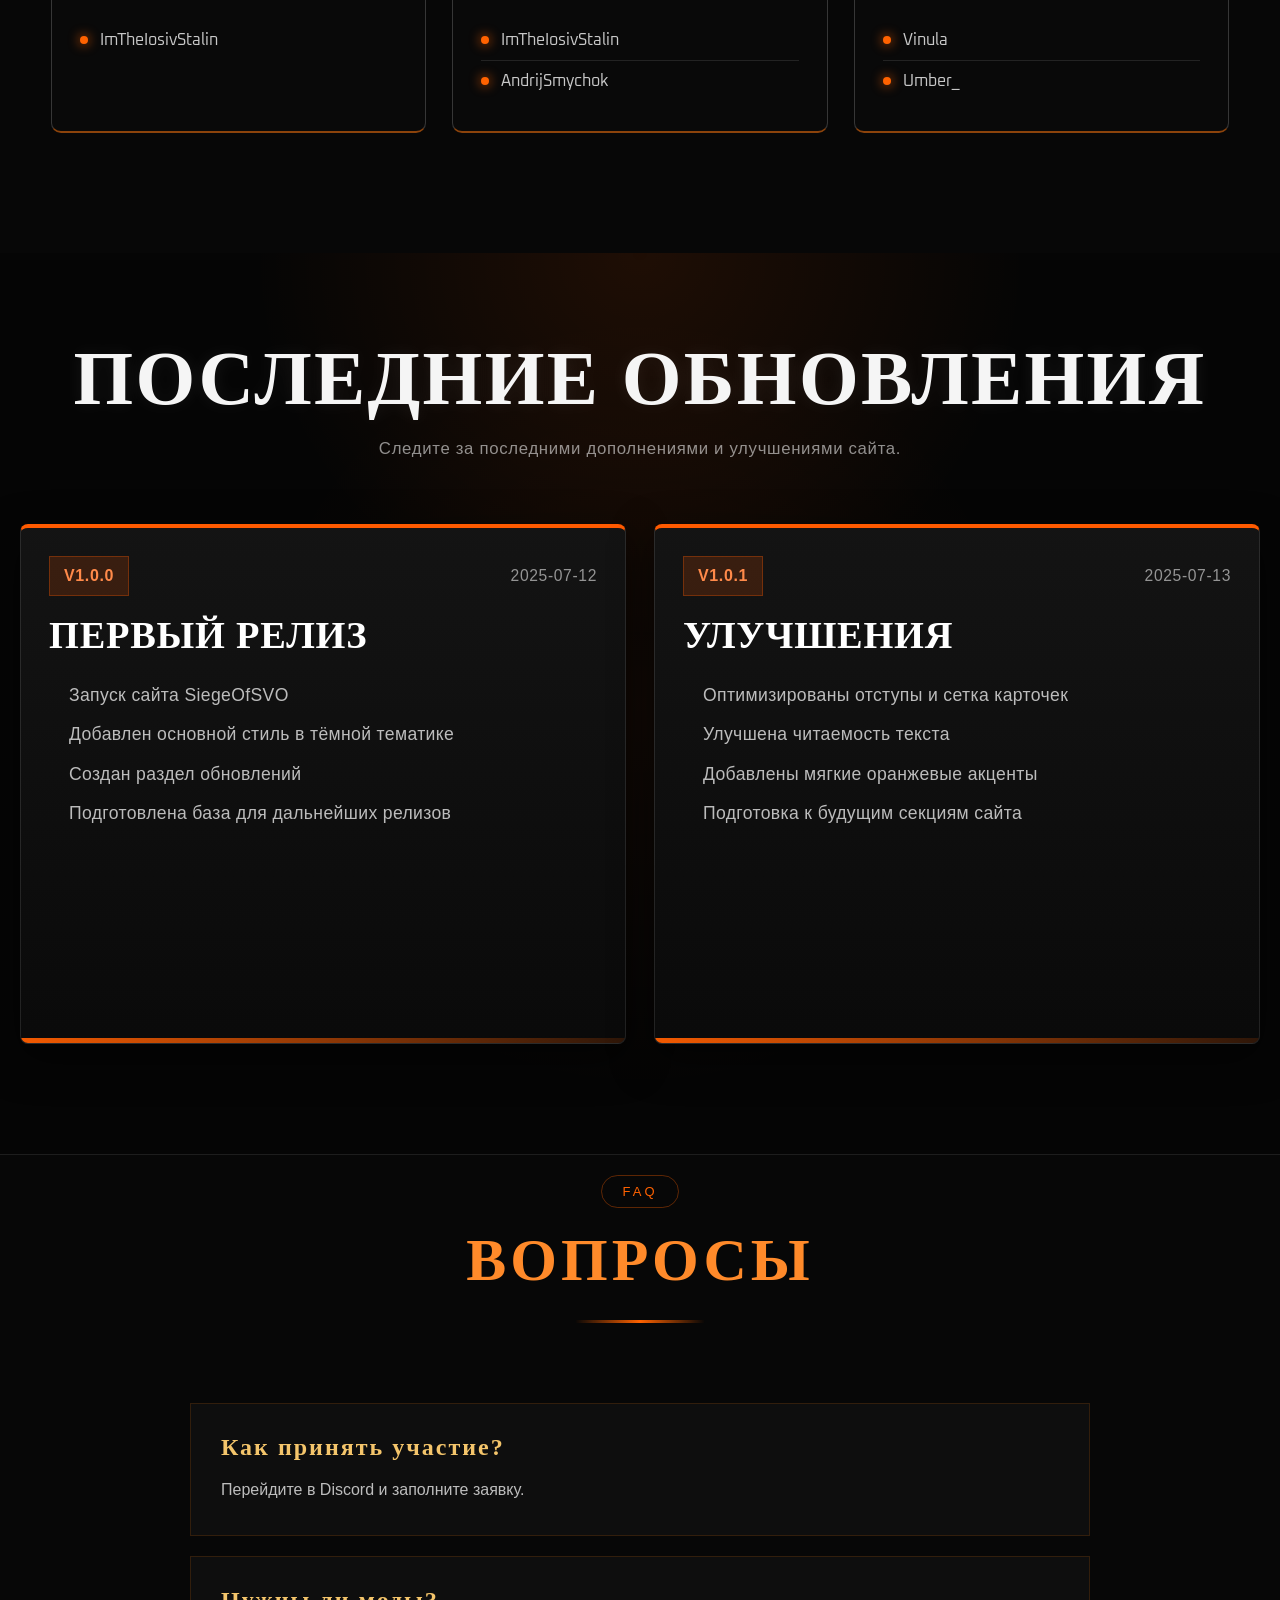
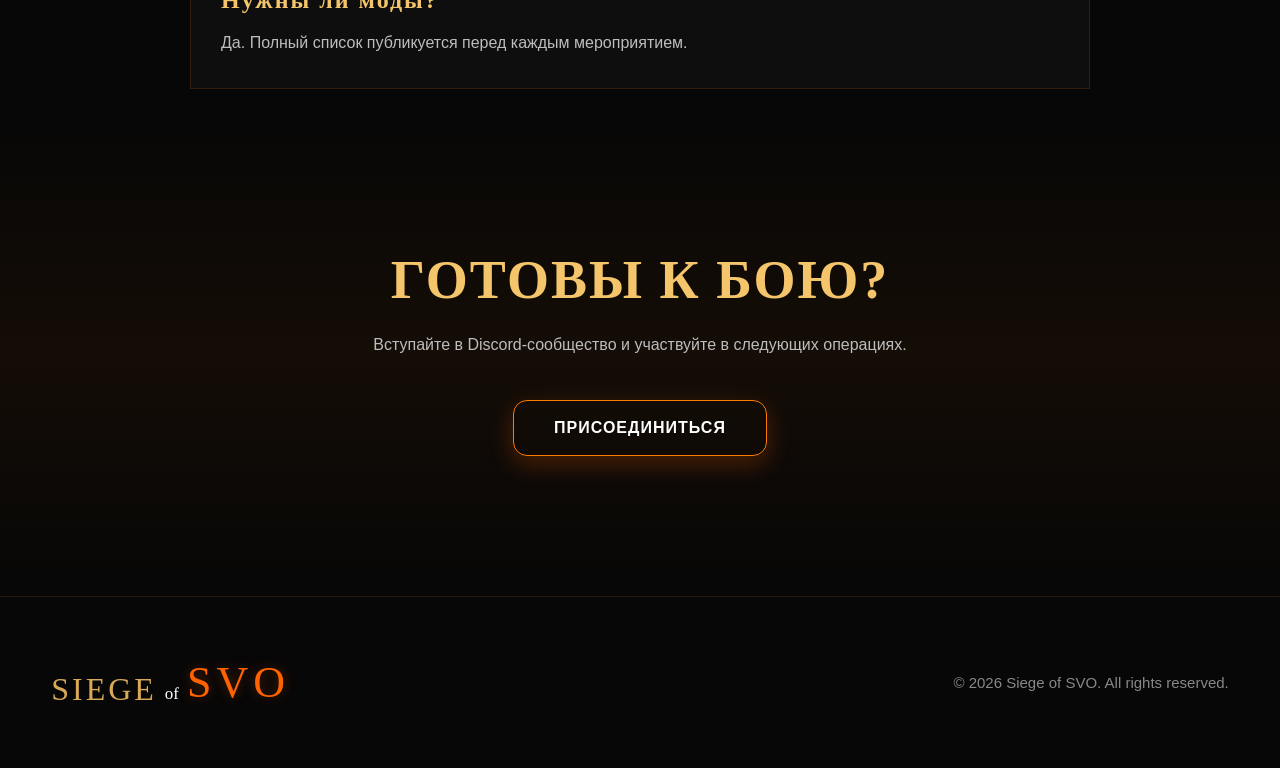
==== commit 48eaa899: "index.html" ====
--- a/index.html
+++ b/index.html
@@ -520,8 +520,6 @@
         </div>
 
     </div>
-
-</section>
 
 </section>
 
--- a/css/sections.css
+++ b/css/sections.css
@@ -2012,3 +2012,103 @@
     color:#00d46a;
     font-weight:bold;
 }
+.updates-section {
+  background: #050505;
+  color: #fff;
+  padding: 90px 20px 110px;
+}
+
+.updates-container {
+  max-width: 1280px;
+  margin: 0 auto;
+}
+
+.updates-header {
+  text-align: center;
+  margin-bottom: 60px;
+}
+
+.updates-title {
+  margin: 0;
+  font-size: clamp(2.8rem, 6vw, 5.8rem);
+  font-weight: 900;
+  text-transform: uppercase;
+  line-height: 0.95;
+  letter-spacing: 0.03em;
+  color: #f5f5f5;
+}
+
+.updates-subtitle {
+  margin: 18px auto 0;
+  max-width: 760px;
+  font-size: 1.05rem;
+  color: rgba(255, 255, 255, 0.55);
+}
+
+.updates-grid {
+  display: grid;
+  grid-template-columns: repeat(2, minmax(0, 1fr));
+  gap: 28px;
+}
+
+.update-card {
+  background: linear-gradient(180deg, rgba(20,20,20,0.98), rgba(10,10,10,0.98));
+  border: 1px solid rgba(255, 255, 255, 0.10);
+  border-top: 4px solid #ff5a00;
+  border-radius: 8px;
+  padding: 28px 28px 30px;
+  box-shadow: 0 14px 40px rgba(0, 0, 0, 0.55);
+}
+
+.update-topline {
+  display: flex;
+  justify-content: space-between;
+  gap: 16px;
+  align-items: center;
+  margin-bottom: 20px;
+  flex-wrap: wrap;
+}
+
+.update-badge {
+  display: inline-block;
+  padding: 10px 14px;
+  background: rgba(255, 90, 0, 0.16);
+  border: 1px solid rgba(255, 90, 0, 0.30);
+  color: #ff8a4a;
+  font-weight: 700;
+  letter-spacing: 0.04em;
+  text-transform: uppercase;
+}
+
+.update-date {
+  color: rgba(255, 255, 255, 0.55);
+  font-size: 0.98rem;
+}
+
+.update-card-title {
+  margin: 0 0 18px;
+  font-size: clamp(1.6rem, 3vw, 2.4rem);
+  font-weight: 900;
+  text-transform: uppercase;
+  color: #fff;
+}
+
+.update-list {
+  margin: 0;
+  padding-left: 20px;
+  display: grid;
+  gap: 14px;
+  color: rgba(255, 255, 255, 0.76);
+  line-height: 1.5;
+  font-size: 1.05rem;
+}
+
+.update-list li::marker {
+  color: #ff5a00;
+}
+
+@media (max-width: 900px) {
+  .updates-grid {
+    grid-template-columns: 1fr;
+  }
+}
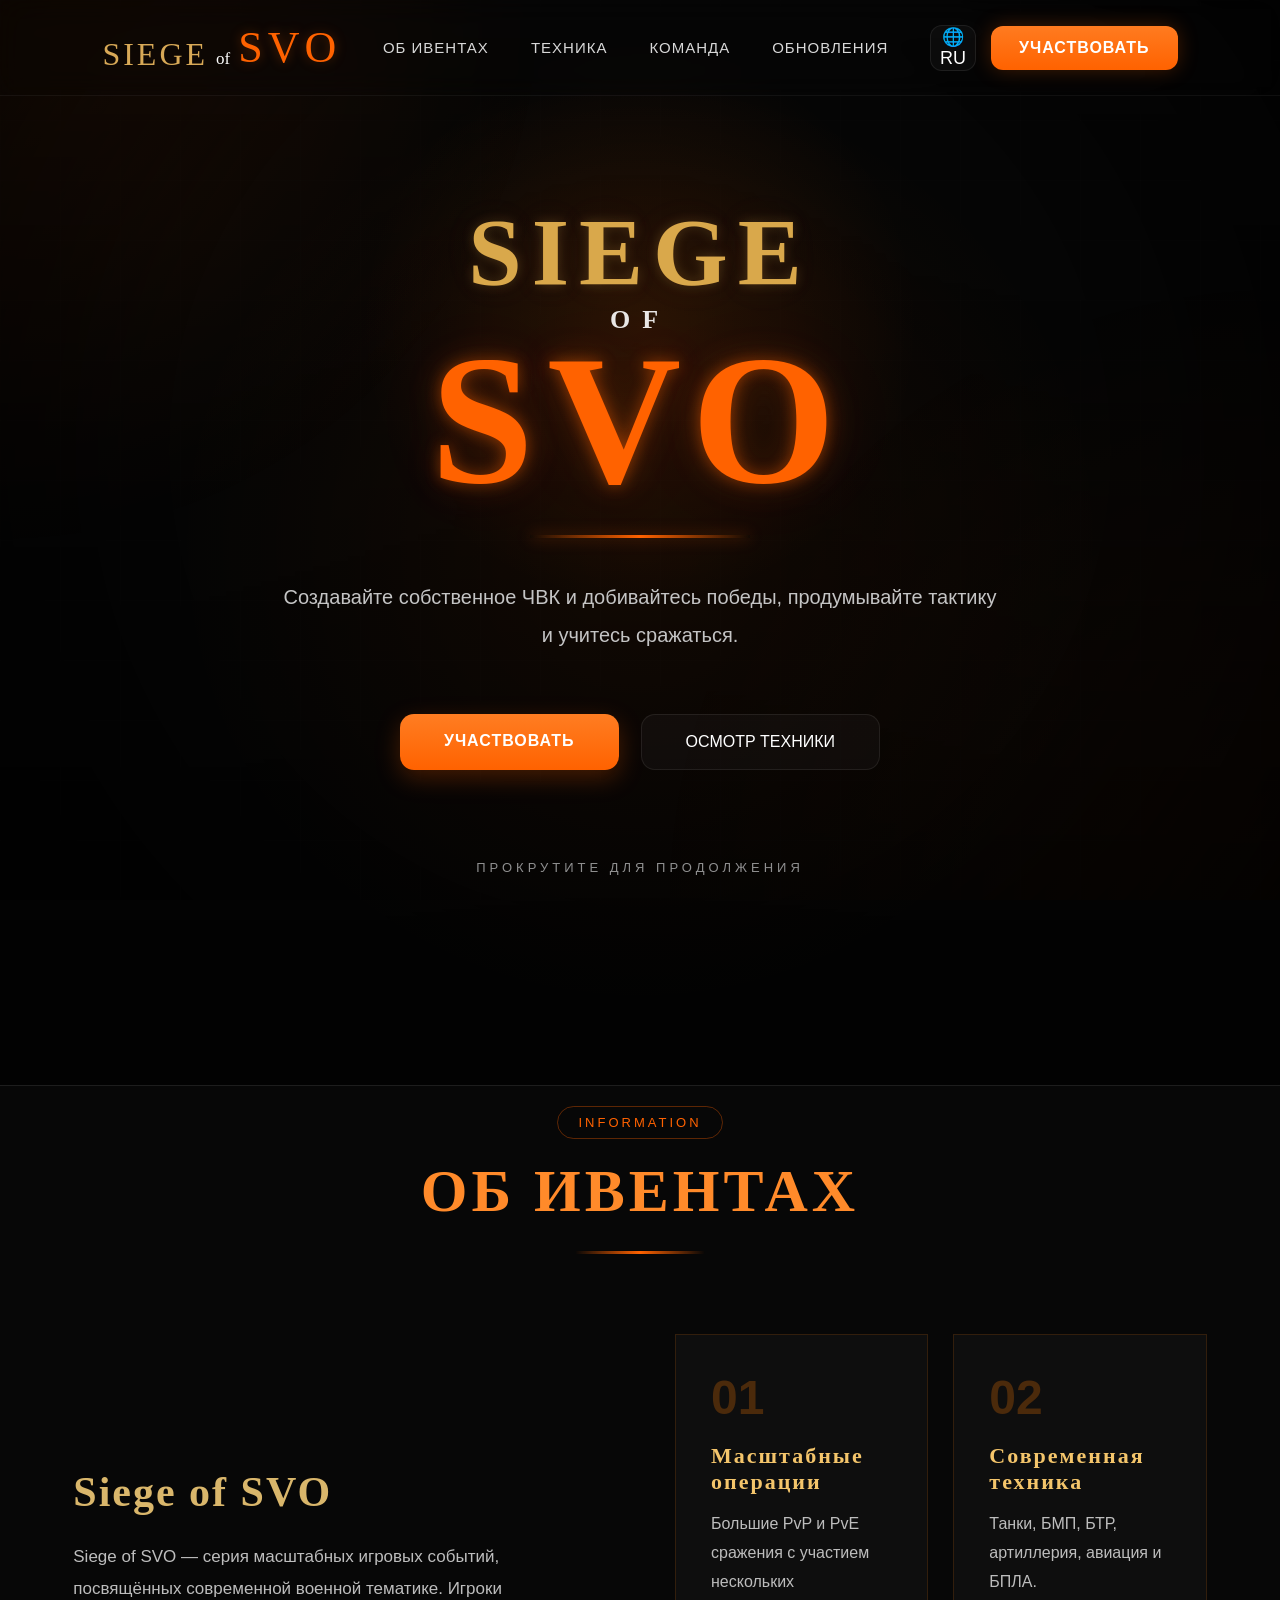
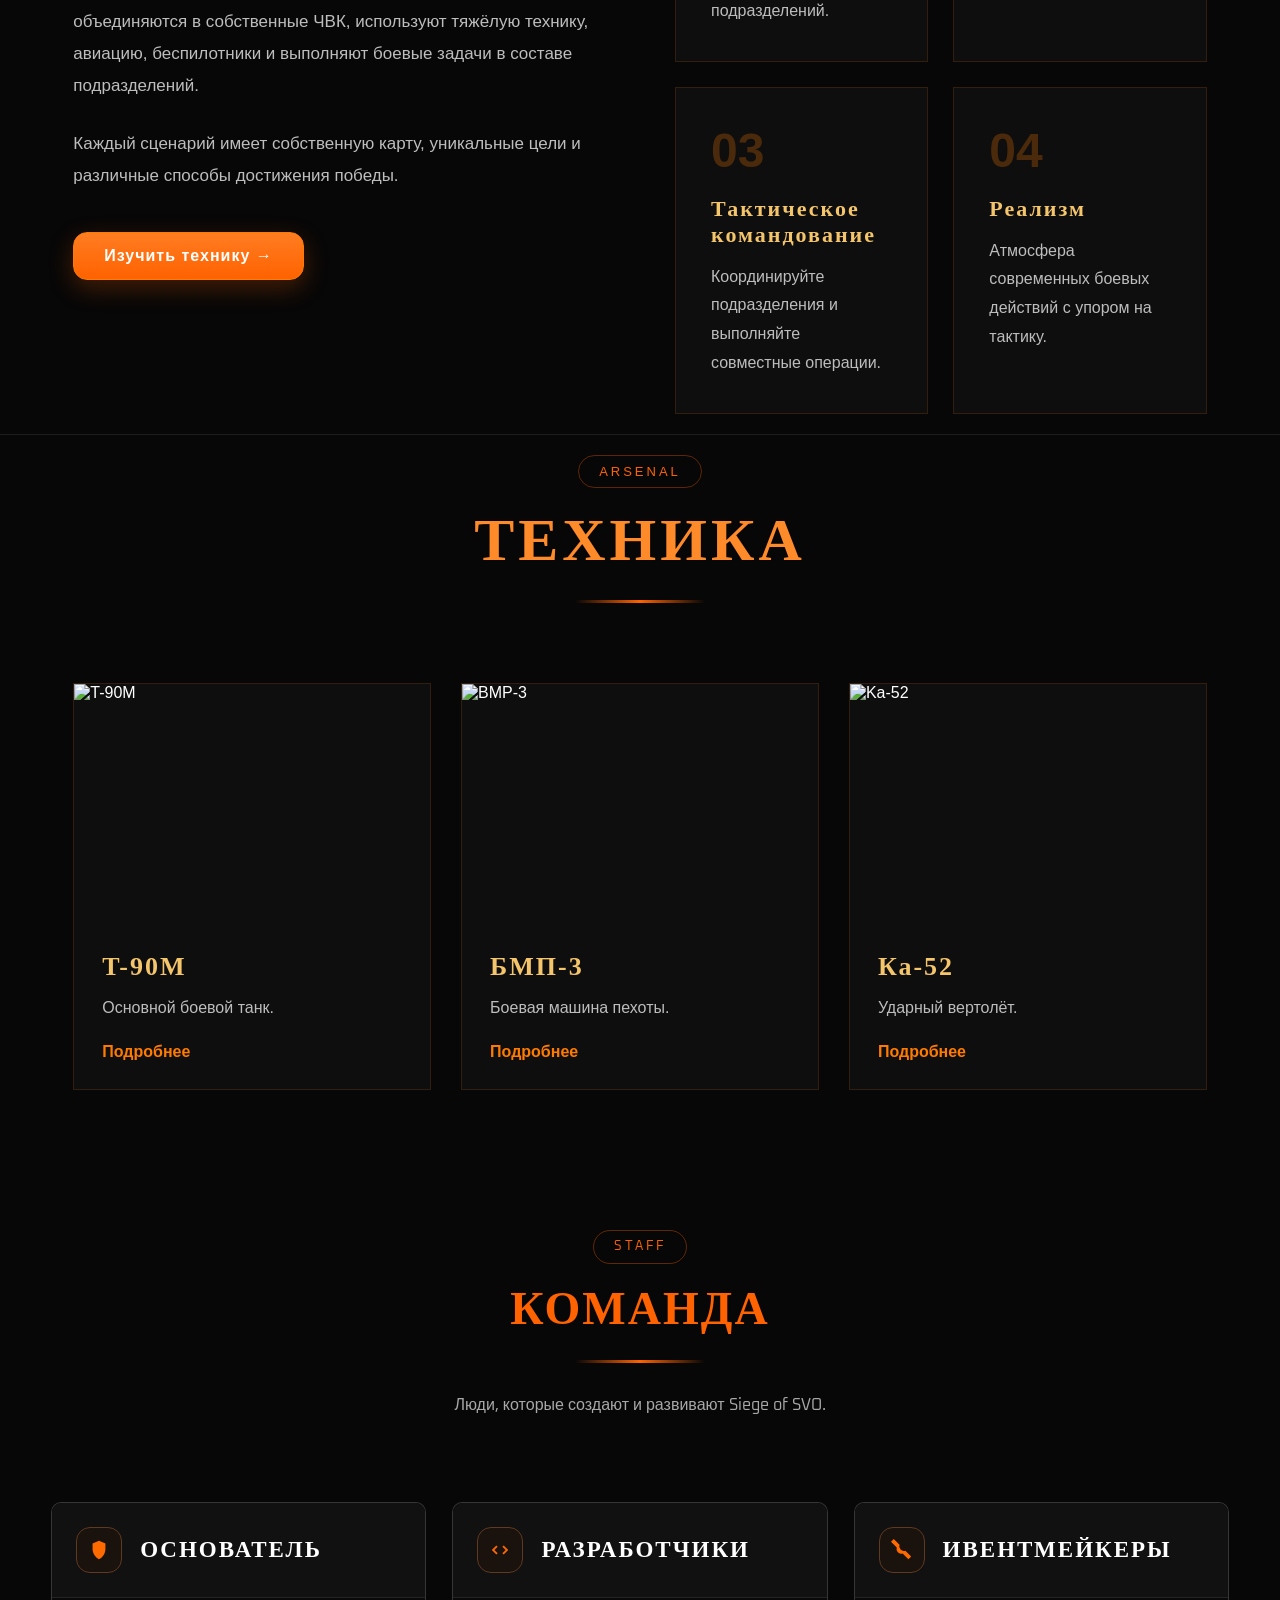
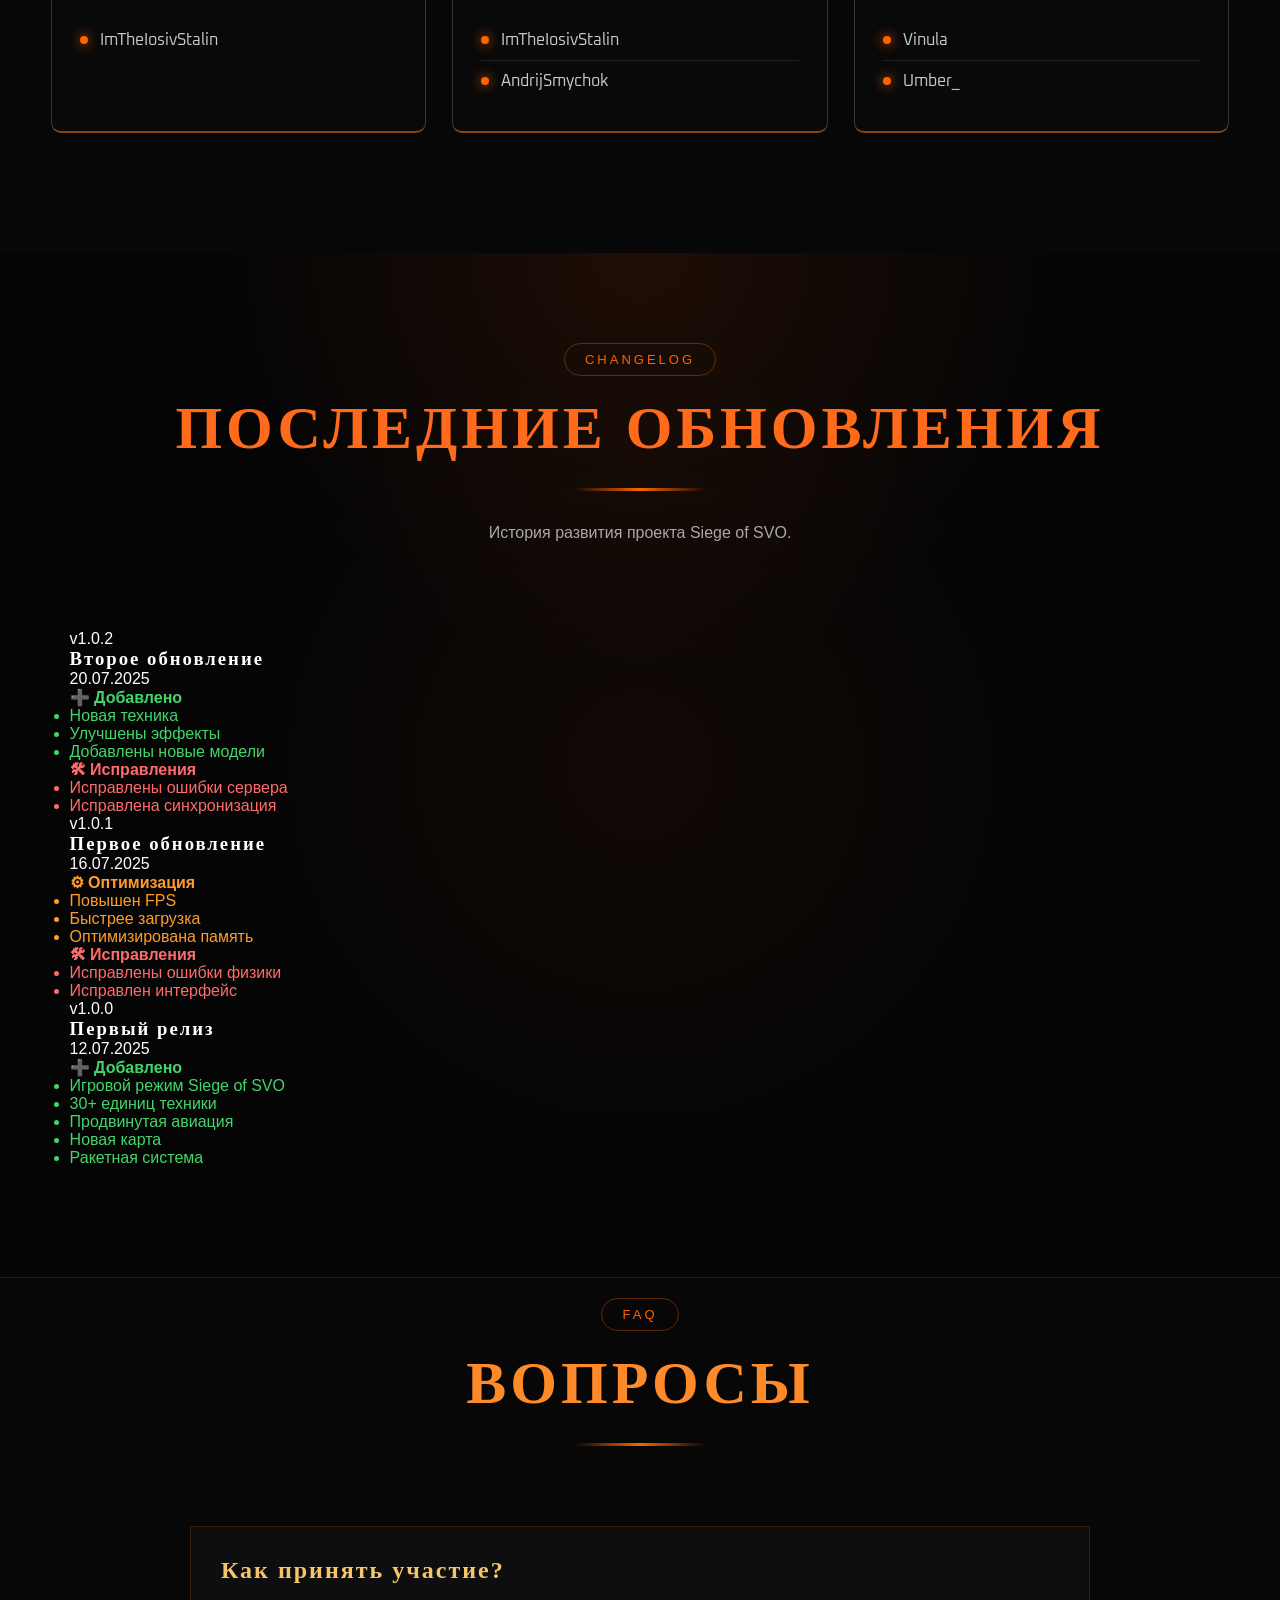
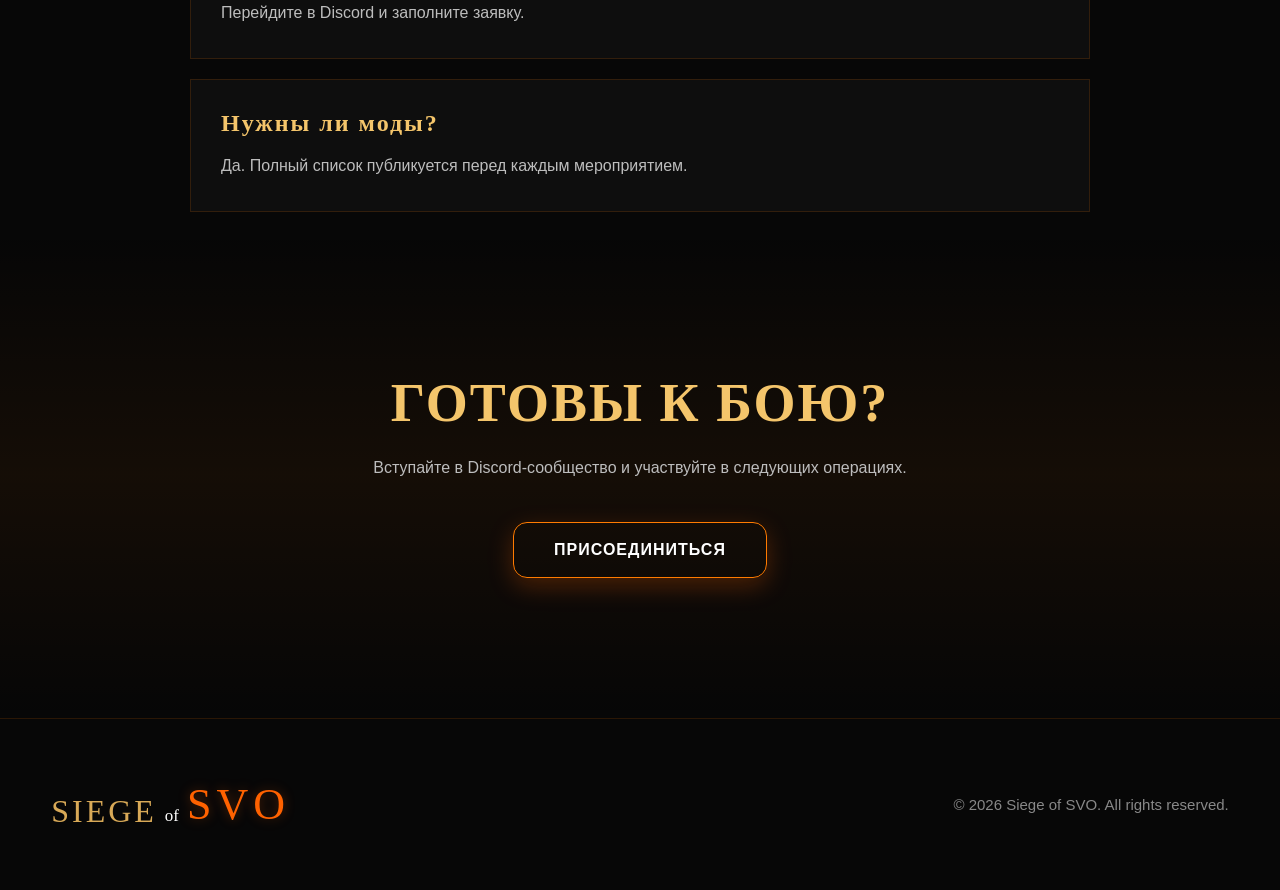
==== commit 3770021d: "index.html" ====
--- a/index.html
+++ b/index.html
@@ -527,49 +527,208 @@
                     LAST UPDATES
 ===================================================== -->
 
-<section class="updates-section" id="updates">
-  <div class="updates-container">
-    <div class="updates-header">
-      <h2 class="updates-title">ПОСЛЕДНИЕ ОБНОВЛЕНИЯ</h2>
-      <p class="updates-subtitle">
-        Следите за последними дополнениями и улучшениями сайта.
-      </p>
+<!-- =====================================================
+                    LAST UPDATES
+===================================================== -->
+
+<section id="updates" class="updates-section">
+
+    <div class="container">
+
+        <div class="section-header">
+
+            <span class="section-tag">
+                CHANGELOG
+            </span>
+
+            <h2>
+                ПОСЛЕДНИЕ ОБНОВЛЕНИЯ
+            </h2>
+
+            <div class="section-line"></div>
+
+            <p class="section-subtitle">
+                История развития проекта Siege of SVO.
+            </p>
+
+        </div>
+
+        <div class="changelog">
+
+            <!-- v1.0.2 -->
+
+            <article class="log-item">
+
+                <div class="log-head">
+
+                    <div>
+
+                        <span class="log-version">
+                            v1.0.2
+                        </span>
+
+                        <h3>
+                            Второе обновление
+                        </h3>
+
+                    </div>
+
+                    <span class="log-date">
+                        20.07.2025
+                    </span>
+
+                </div>
+
+                <div class="log-content">
+
+                    <div class="log-group added">
+
+                        <h4>➕ Добавлено</h4>
+
+                        <ul>
+
+                            <li>Новая техника</li>
+
+                            <li>Улучшены эффекты</li>
+
+                            <li>Добавлены новые модели</li>
+
+                        </ul>
+
+                    </div>
+
+                    <div class="log-group fixes">
+
+                        <h4>🛠 Исправления</h4>
+
+                        <ul>
+
+                            <li>Исправлены ошибки сервера</li>
+
+                            <li>Исправлена синхронизация</li>
+
+                        </ul>
+
+                    </div>
+
+                </div>
+
+            </article>
+
+            <!-- v1.0.1 -->
+
+            <article class="log-item">
+
+                <div class="log-head">
+
+                    <div>
+
+                        <span class="log-version">
+                            v1.0.1
+                        </span>
+
+                        <h3>
+                            Первое обновление
+                        </h3>
+
+                    </div>
+
+                    <span class="log-date">
+                        16.07.2025
+                    </span>
+
+                </div>
+
+                <div class="log-content">
+
+                    <div class="log-group optimize">
+
+                        <h4>⚙ Оптимизация</h4>
+
+                        <ul>
+
+                            <li>Повышен FPS</li>
+
+                            <li>Быстрее загрузка</li>
+
+                            <li>Оптимизирована память</li>
+
+                        </ul>
+
+                    </div>
+
+                    <div class="log-group fixes">
+
+                        <h4>🛠 Исправления</h4>
+
+                        <ul>
+
+                            <li>Исправлены ошибки физики</li>
+
+                            <li>Исправлен интерфейс</li>
+
+                        </ul>
+
+                    </div>
+
+                </div>
+
+            </article>
+
+            <!-- v1.0.0 -->
+
+            <article class="log-item">
+
+                <div class="log-head">
+
+                    <div>
+
+                        <span class="log-version">
+                            v1.0.0
+                        </span>
+
+                        <h3>
+                            Первый релиз
+                        </h3>
+
+                    </div>
+
+                    <span class="log-date">
+                        12.07.2025
+                    </span>
+
+                </div>
+
+                <div class="log-content">
+
+                    <div class="log-group added">
+
+                        <h4>➕ Добавлено</h4>
+
+                        <ul>
+
+                            <li>Игровой режим Siege of SVO</li>
+
+                            <li>30+ единиц техники</li>
+
+                            <li>Продвинутая авиация</li>
+
+                            <li>Новая карта</li>
+
+                            <li>Ракетная система</li>
+
+                        </ul>
+
+                    </div>
+
+                </div>
+
+            </article>
+
+        </div>
+
     </div>
 
-    <div class="updates-grid">
-      <div class="update-card">
-        <div class="update-topline">
-          <span class="update-badge">v1.0.0</span>
-          <span class="update-date">2025-07-12</span>
-        </div>
-
-        <h3 class="update-card-title">ПЕРВЫЙ РЕЛИЗ</h3>
-
-        <ul class="update-list">
-          <li>Запуск сайта SiegeOfSVO</li>
-          <li>Добавлен основной стиль в тёмной тематике</li>
-          <li>Создан раздел обновлений</li>
-          <li>Подготовлена база для дальнейших релизов</li>
-        </ul>
-      </div>
-
-      <div class="update-card">
-        <div class="update-topline">
-          <span class="update-badge">v1.0.1</span>
-          <span class="update-date">2025-07-13</span>
-        </div>
-
-        <h3 class="update-card-title">УЛУЧШЕНИЯ</h3>
-
-        <ul class="update-list">
-          <li>Оптимизированы отступы и сетка карточек</li>
-          <li>Улучшена читаемость текста</li>
-          <li>Добавлены мягкие оранжевые акценты</li>
-          <li>Подготовка к будущим секциям сайта</li>
-        </ul>
-      </div>
-    </div>
-  </div>
 </section>
 
         <!-- ================= FAQ ================= -->
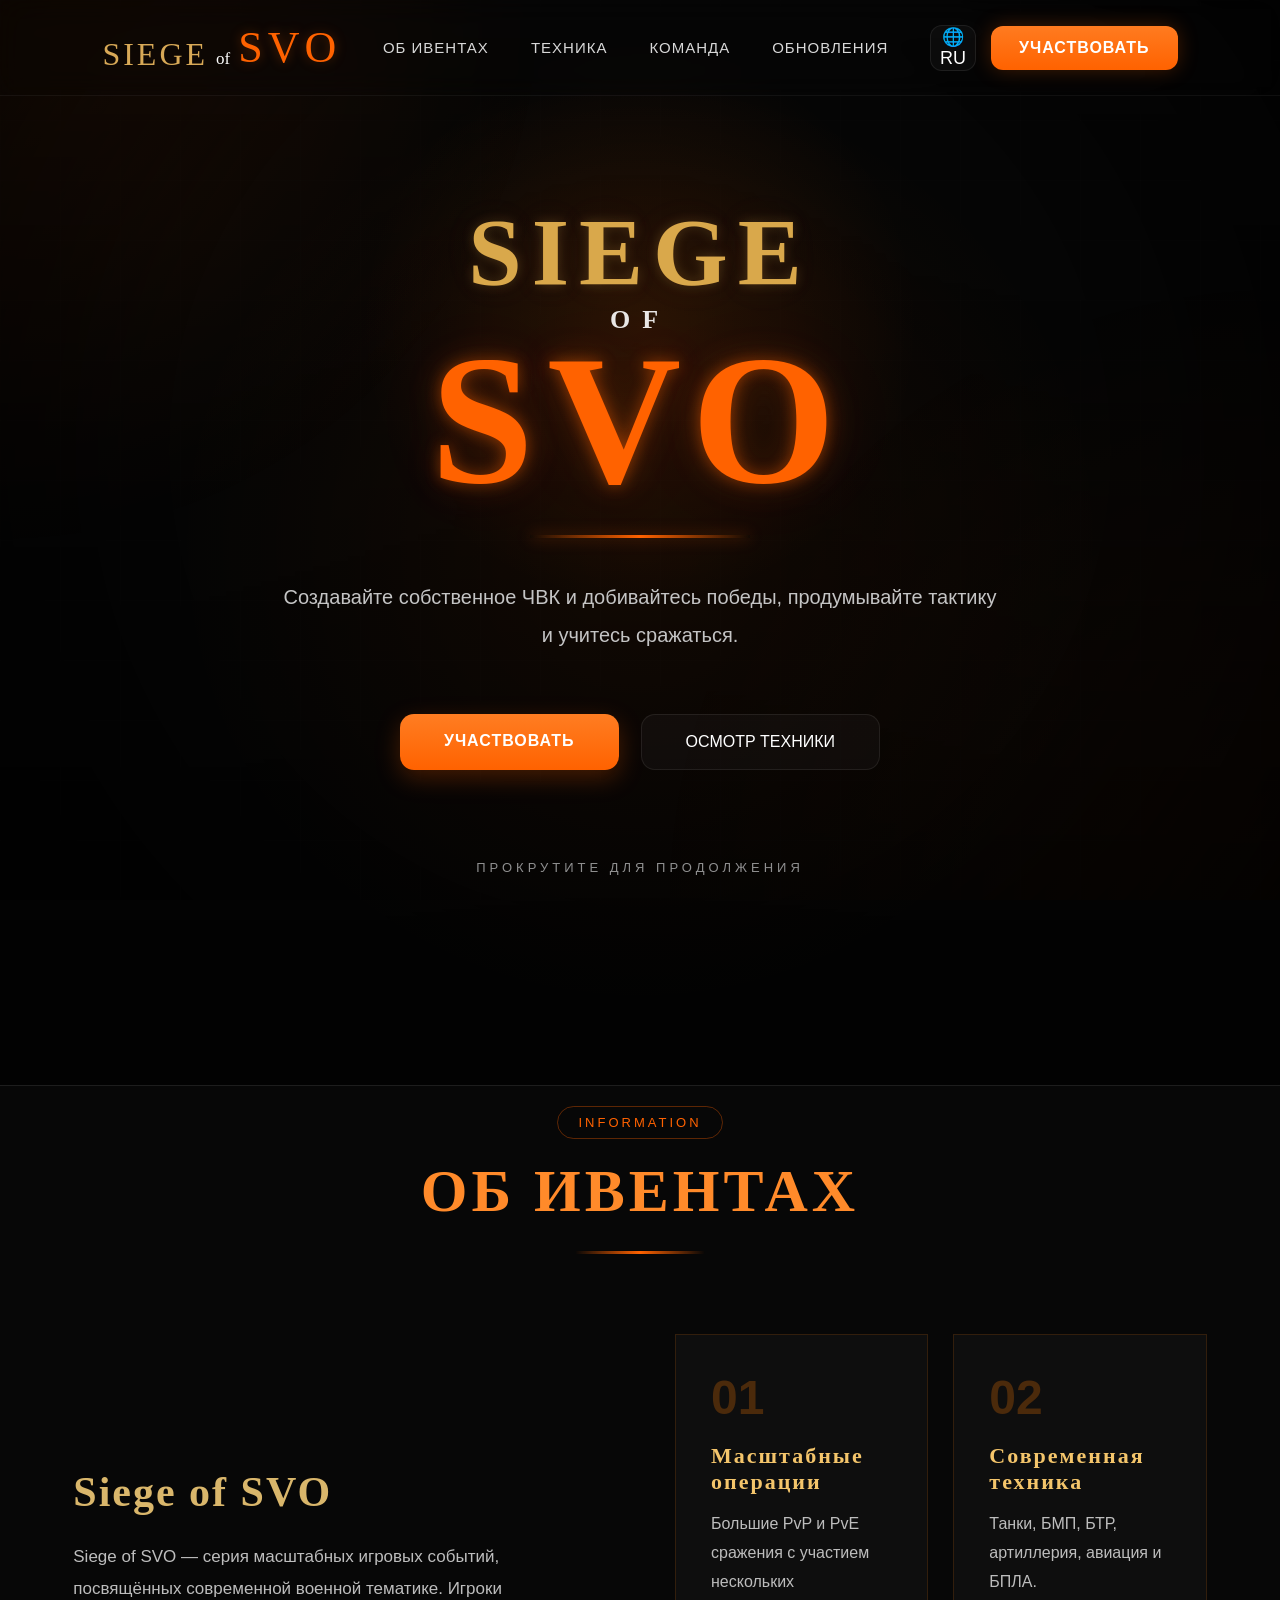
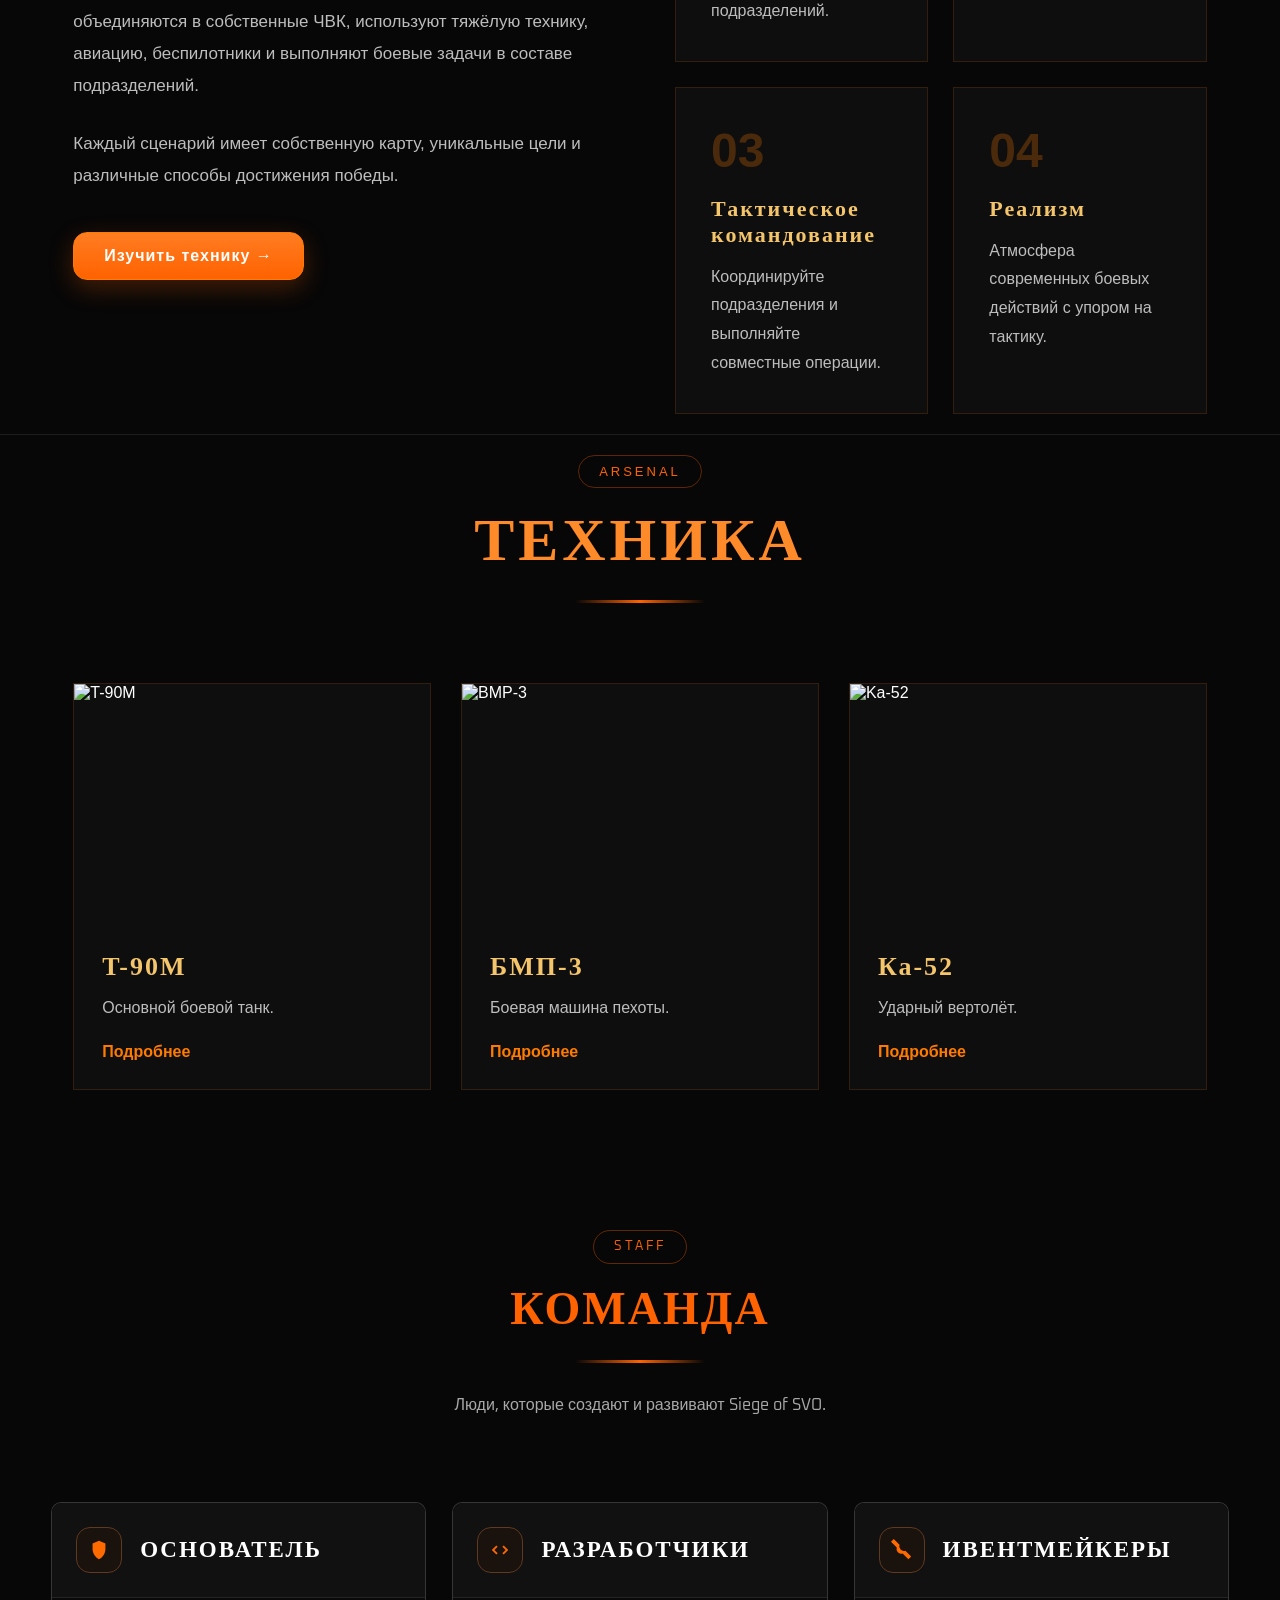
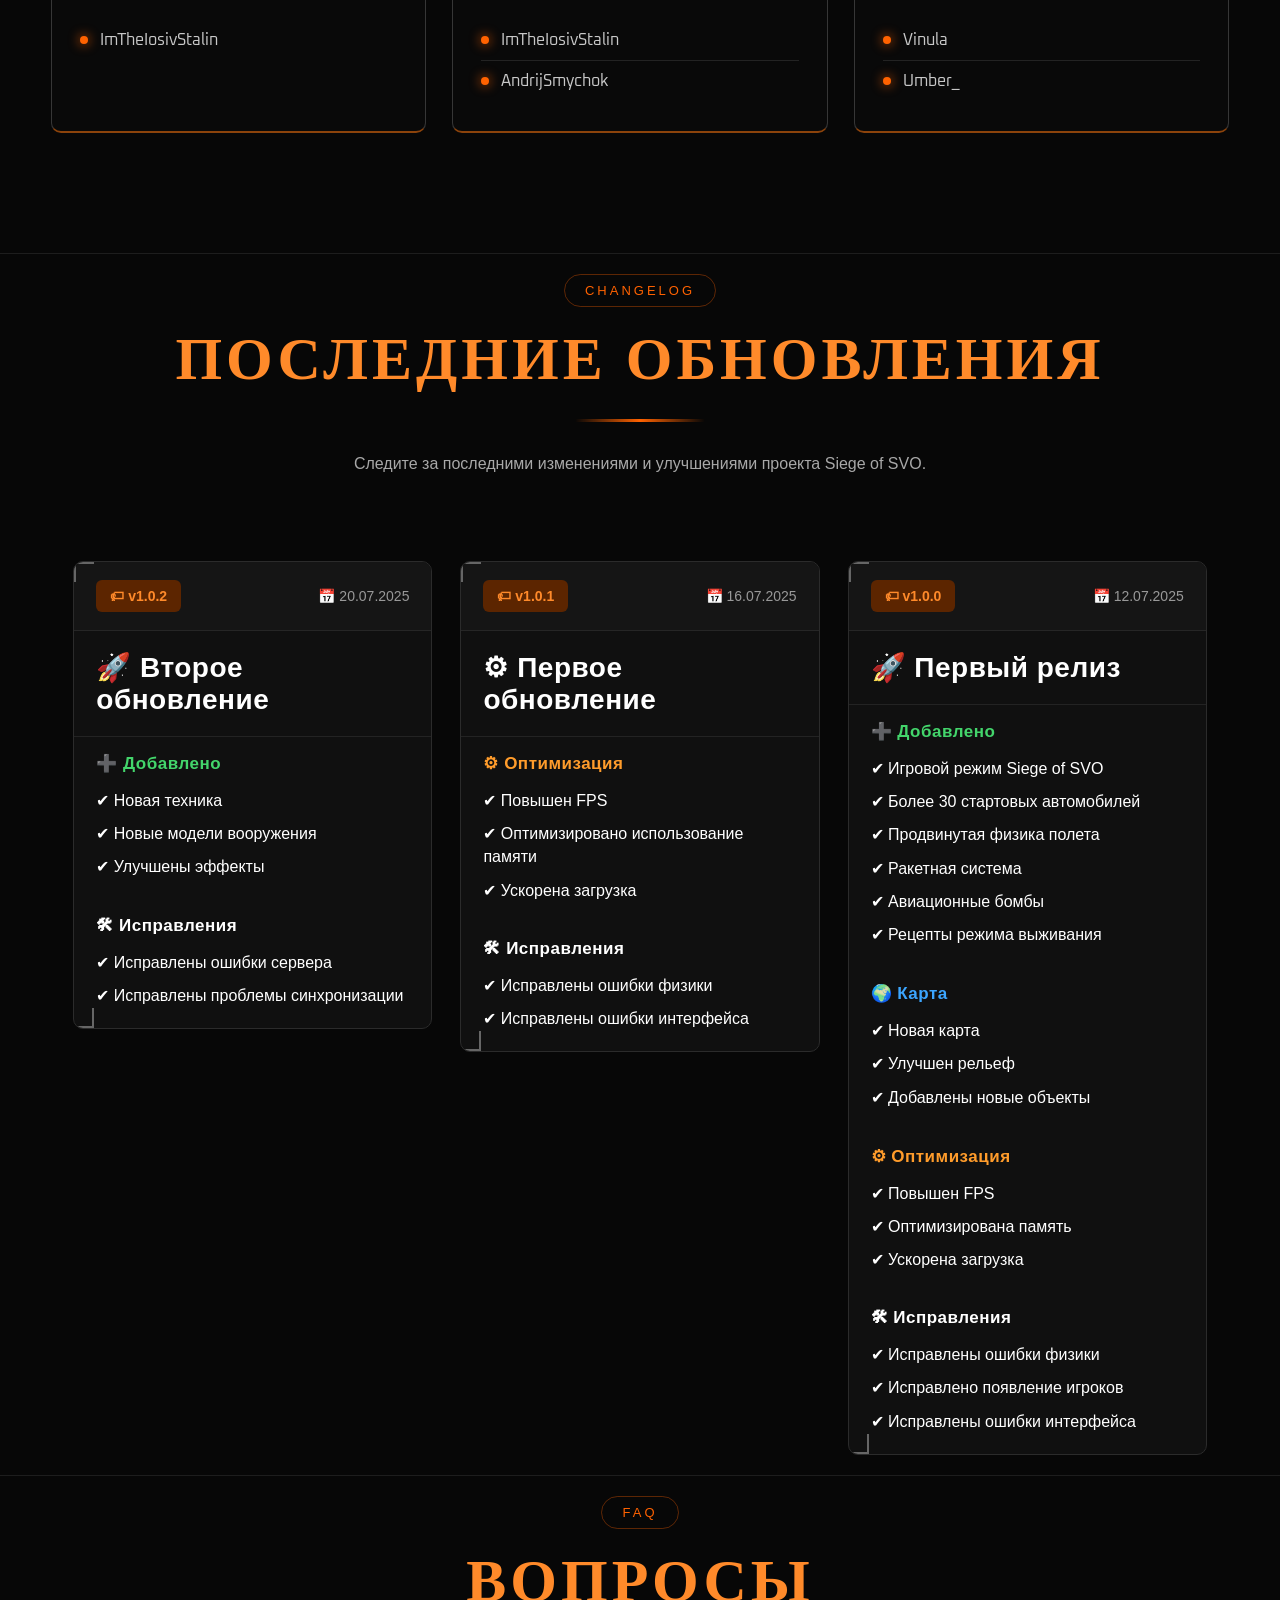
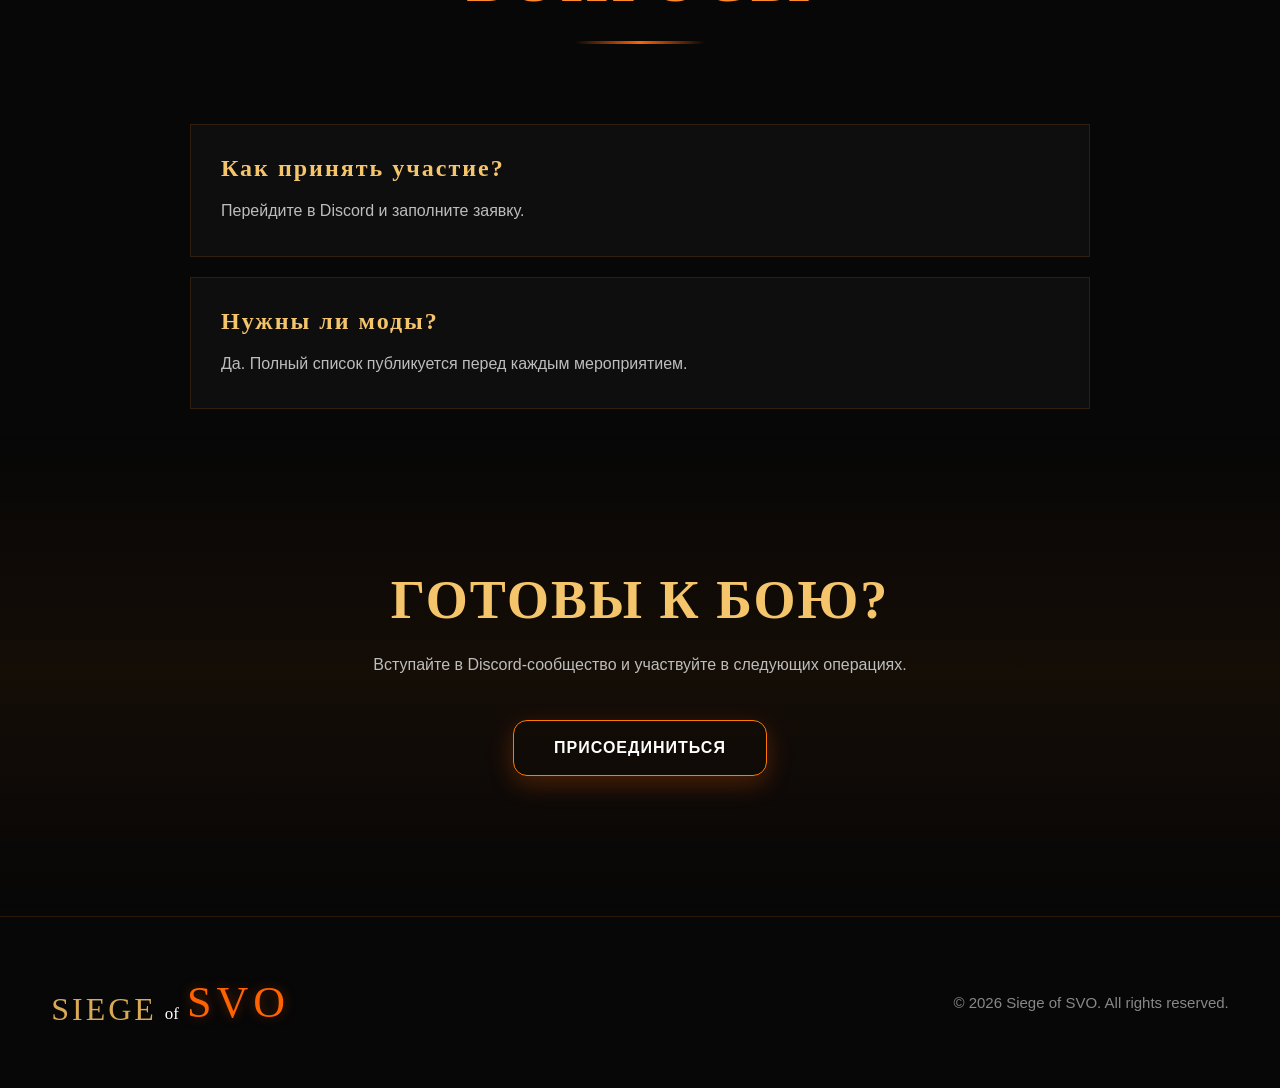
==== commit ad963ce8: "Add files via upload" ====
--- a/index.html
+++ b/index.html
@@ -527,11 +527,7 @@
                     LAST UPDATES
 ===================================================== -->
 
-<!-- =====================================================
-                    LAST UPDATES
-===================================================== -->
-
-<section id="updates" class="updates-section">
+<section id="updates" class="section updates-section">
 
     <div class="container">
 
@@ -548,182 +544,214 @@
             <div class="section-line"></div>
 
             <p class="section-subtitle">
-                История развития проекта Siege of SVO.
+                Следите за последними изменениями и улучшениями проекта Siege of SVO.
             </p>
 
         </div>
 
-        <div class="changelog">
-
+        <div class="updates-grid">
+
+            <!-- ========================= -->
             <!-- v1.0.2 -->
-
-            <article class="log-item">
-
-                <div class="log-head">
-
-                    <div>
-
-                        <span class="log-version">
-                            v1.0.2
-                        </span>
-
-                        <h3>
-                            Второе обновление
-                        </h3>
-
-                    </div>
-
-                    <span class="log-date">
-                        20.07.2025
+            <!-- ========================= -->
+
+            <div class="update-card">
+
+                <div class="update-head">
+
+                    <span class="version">
+                        🏷 v1.0.2
                     </span>
 
-                </div>
-
-                <div class="log-content">
-
-                    <div class="log-group added">
-
-                        <h4>➕ Добавлено</h4>
-
-                        <ul>
-
-                            <li>Новая техника</li>
-
-                            <li>Улучшены эффекты</li>
-
-                            <li>Добавлены новые модели</li>
-
-                        </ul>
-
-                    </div>
-
-                    <div class="log-group fixes">
-
-                        <h4>🛠 Исправления</h4>
-
-                        <ul>
-
-                            <li>Исправлены ошибки сервера</li>
-
-                            <li>Исправлена синхронизация</li>
-
-                        </ul>
-
-                    </div>
-
-                </div>
-
-            </article>
-
+                    <span class="date">
+                        📅 20.07.2025
+                    </span>
+
+                </div>
+
+                <div class="update-title">
+                    🚀 Второе обновление
+                </div>
+
+                <div class="update-category added">
+
+                    <h4>➕ Добавлено</h4>
+
+                    <ul>
+
+                        <li>✔ Новая техника</li>
+
+                        <li>✔ Новые модели вооружения</li>
+
+                        <li>✔ Улучшены эффекты</li>
+
+                    </ul>
+
+                </div>
+
+                <div class="update-category fixes">
+
+                    <h4>🛠 Исправления</h4>
+
+                    <ul>
+
+                        <li>✔ Исправлены ошибки сервера</li>
+
+                        <li>✔ Исправлены проблемы синхронизации</li>
+
+                    </ul>
+
+                </div>
+
+            </div>
+
+            <!-- ========================= -->
             <!-- v1.0.1 -->
-
-            <article class="log-item">
-
-                <div class="log-head">
-
-                    <div>
-
-                        <span class="log-version">
-                            v1.0.1
-                        </span>
-
-                        <h3>
-                            Первое обновление
-                        </h3>
-
-                    </div>
-
-                    <span class="log-date">
-                        16.07.2025
+            <!-- ========================= -->
+
+            <div class="update-card">
+
+                <div class="update-head">
+
+                    <span class="version">
+                        🏷 v1.0.1
                     </span>
 
-                </div>
-
-                <div class="log-content">
-
-                    <div class="log-group optimize">
-
-                        <h4>⚙ Оптимизация</h4>
-
-                        <ul>
-
-                            <li>Повышен FPS</li>
-
-                            <li>Быстрее загрузка</li>
-
-                            <li>Оптимизирована память</li>
-
-                        </ul>
-
-                    </div>
-
-                    <div class="log-group fixes">
-
-                        <h4>🛠 Исправления</h4>
-
-                        <ul>
-
-                            <li>Исправлены ошибки физики</li>
-
-                            <li>Исправлен интерфейс</li>
-
-                        </ul>
-
-                    </div>
-
-                </div>
-
-            </article>
-
+                    <span class="date">
+                        📅 16.07.2025
+                    </span>
+
+                </div>
+
+                <div class="update-title">
+                    ⚙ Первое обновление
+                </div>
+
+                <div class="update-category optimize">
+
+                    <h4>⚙ Оптимизация</h4>
+
+                    <ul>
+
+                        <li>✔ Повышен FPS</li>
+
+                        <li>✔ Оптимизировано использование памяти</li>
+
+                        <li>✔ Ускорена загрузка</li>
+
+                    </ul>
+
+                </div>
+
+                <div class="update-category fixes">
+
+                    <h4>🛠 Исправления</h4>
+
+                    <ul>
+
+                        <li>✔ Исправлены ошибки физики</li>
+
+                        <li>✔ Исправлены ошибки интерфейса</li>
+
+                    </ul>
+
+                </div>
+
+            </div>
+
+            <!-- ========================= -->
             <!-- v1.0.0 -->
-
-            <article class="log-item">
-
-                <div class="log-head">
-
-                    <div>
-
-                        <span class="log-version">
-                            v1.0.0
-                        </span>
-
-                        <h3>
-                            Первый релиз
-                        </h3>
-
-                    </div>
-
-                    <span class="log-date">
-                        12.07.2025
+            <!-- ========================= -->
+
+            <div class="update-card">
+
+                <div class="update-head">
+
+                    <span class="version">
+                        🏷 v1.0.0
                     </span>
 
-                </div>
-
-                <div class="log-content">
-
-                    <div class="log-group added">
-
-                        <h4>➕ Добавлено</h4>
-
-                        <ul>
-
-                            <li>Игровой режим Siege of SVO</li>
-
-                            <li>30+ единиц техники</li>
-
-                            <li>Продвинутая авиация</li>
-
-                            <li>Новая карта</li>
-
-                            <li>Ракетная система</li>
-
-                        </ul>
-
-                    </div>
-
-                </div>
-
-            </article>
+                    <span class="date">
+                        📅 12.07.2025
+                    </span>
+
+                </div>
+
+                <div class="update-title">
+                    🚀 Первый релиз
+                </div>
+
+                <div class="update-category added">
+
+                    <h4>➕ Добавлено</h4>
+
+                    <ul>
+
+                        <li>✔ Игровой режим Siege of SVO</li>
+
+                        <li>✔ Более 30 стартовых автомобилей</li>
+
+                        <li>✔ Продвинутая физика полета</li>
+
+                        <li>✔ Ракетная система</li>
+
+                        <li>✔ Авиационные бомбы</li>
+
+                        <li>✔ Рецепты режима выживания</li>
+
+                    </ul>
+
+                </div>
+
+                <div class="update-category map">
+
+                    <h4>🌍 Карта</h4>
+
+                    <ul>
+
+                        <li>✔ Новая карта</li>
+
+                        <li>✔ Улучшен рельеф</li>
+
+                        <li>✔ Добавлены новые объекты</li>
+
+                    </ul>
+
+                </div>
+
+                <div class="update-category optimize">
+
+                    <h4>⚙ Оптимизация</h4>
+
+                    <ul>
+
+                        <li>✔ Повышен FPS</li>
+
+                        <li>✔ Оптимизирована память</li>
+
+                        <li>✔ Ускорена загрузка</li>
+
+                    </ul>
+
+                </div>
+
+                <div class="update-category fixes">
+
+                    <h4>🛠 Исправления</h4>
+
+                    <ul>
+
+                        <li>✔ Исправлены ошибки физики</li>
+
+                        <li>✔ Исправлено появление игроков</li>
+
+                        <li>✔ Исправлены ошибки интерфейса</li>
+
+                    </ul>
+
+                </div>
+
+            </div>
 
         </div>
 
@@ -861,4 +889,4 @@
 
 </body>
 
-</html>
+</html>
--- a/css/sections.css
+++ b/css/sections.css
@@ -692,390 +692,322 @@
 }
 
 /* =====================================================
-                    UPDATES - COMPACT LIST STYLE
+                    LAST UPDATES
 ===================================================== */
 
-.updates-list-modern {
-    max-width: 780px;
-    margin: 70px auto 0;
-    display: flex;
-    flex-direction: column;
-    gap: 55px;
-}
-
-.update-entry {
-    position: relative;
-    padding: 0 0 0 35px;
-}
-
-.update-entry::before {
-    content: '';
-    position: absolute;
-    left: 14px;
-    top: 12px;
-    bottom: -50px;
-    width: 2px;
-    background: linear-gradient(to bottom, #ff6200, transparent);
-}
-
-.update-entry:last-child::before { display: none; }
-
-.entry-header {
-    display: flex;
-    align-items: center;
-    gap: 16px;
-    margin-bottom: 10px;
-    flex-wrap: wrap;
-}
-
-.version-badge {
-    background: #2c1600;
-    color: #ff9c2b;
-    padding: 5px 14px;
-    border-radius: 6px;
-    font-weight: 700;
-    font-size: 15.5px;
-}
-
-.version-badge.rocket {
-    background: #5c2500;
-    color: #ff8a2a;
-}
-
-.date {
-    color: #777;
-    font-size: 15px;
-}
-
-.entry-title {
-    font-size: 27px;
-    font-weight: 800;
-    color: #ffffff;
-    margin-bottom: 18px;
-}
-
-.category-header {
-    display: flex;
-    align-items: center;
-    gap: 10px;
-    font-size: 19px;
-    margin: 20px 0 10px;
-    font-weight: 600;
-}
-
-.cat-icon { font-size: 24px; }
-
-.added .cat-icon, .added strong { color: #43d56b; }
-.optimize .cat-icon, .optimize strong { color: #ff9c2b; }
-.map .cat-icon, .map strong { color: #4fa8ff; }
-.fixes .cat-icon, .fixes strong { color: #ff6b6b; }
-
-.update-entry ul {
-    margin: 0 0 0 8px;
-    padding: 0;
-    list-style: none;
-}
-
-.update-entry li {
-    padding: 7px 0;
-    color: #d0d0d0;
-    display: flex;
-    gap: 12px;
-    align-items: flex-start;
-}
-
-.check { color: #43d56b; font-size: 19px; }
-
-.featured {
-    background: rgba(255, 98, 0, 0.06);
-    padding: 25px;
-    border-radius: 12px;
-    border-left: 5px solid #ff6200;
-}
-.changelog-list {
-    max-width: 720px;
-    margin: 60px auto 0;
-    display: flex;
-    flex-direction: column;
-    gap: 48px;
-}
-
-.changelog-entry {
-    position: relative;
-}
-
-.entry-meta {
-    display: flex;
-    gap: 16px;
-    align-items: center;
-    margin-bottom: 8px;
-}
-
-.version {
-    font-weight: 700;
-    color: #ff9c2b;
-    font-size: 17px;
-}
-
-.date {
-    color: #888;
-    font-size: 15px;
-}
-
-.entry-title {
-    font-size: 26px;
-    font-weight: 800;
-    color: #fff;
-    margin-bottom: 16px;
-}
-
-.cat {
-    display: flex;
-    align-items: center;
-    gap: 10px;
-    font-size: 18px;
-    font-weight: 600;
-    margin: 16px 0 8px;
-}
-
-.cat .icon {
-    font-size: 22px;
-}
-
-.added { color: #43d56b; }
-.optimize { color: #ff9c2b; }
-.map { color: #4fa8ff; }
-.fixes { color: #ff6b6b; }
-
-.changelog-entry ul {
-    list-style: none;
-    padding-left: 8px;
-    margin: 0;
-}
-
-.changelog-entry li {
-    padding: 6px 0;
-    color: #d0d0d0;
-    display: flex;
-    align-items: flex-start;
-    gap: 10px;
-}
-
-.check {
-    color: #43d56b;
-    font-size: 18px;
-}
-.updates-section {
-  background: #050505;
-  color: #fff;
-  padding: 80px 20px 100px;
-  position: relative;
-  overflow: hidden;
-}
-
-.updates-section::before {
-  content: "";
-  position: absolute;
-  inset: 0;
-  background:
-    radial-gradient(circle at top, rgba(255, 90, 0, 0.10), transparent 35%),
-    radial-gradient(circle at center, rgba(255, 90, 0, 0.05), transparent 50%);
-  pointer-events: none;
-}
-
-.updates-container {
-  max-width: 1400px;
-  margin: 0 auto;
-  position: relative;
-  z-index: 1;
-}
-
-.updates-header {
-  text-align: center;
-  margin-bottom: 70px;
-}
-
-.updates-title {
-  margin: 0;
-  font-size: clamp(2.8rem, 6vw, 6rem);
-  font-weight: 900;
-  line-height: 0.95;
-  letter-spacing: 0.02em;
-  text-transform: uppercase;
-  color: #f4f4f4;
-  text-shadow: 0 0 18px rgba(255, 255, 255, 0.08);
-}
-
-.updates-subtitle {
-  margin: 22px auto 0;
-  max-width: 760px;
-  font-size: 1.05rem;
-  color: rgba(255, 255, 255, 0.55);
-  letter-spacing: 0.04em;
-}
-
-.updates-grid {
-  display: grid;
-  grid-template-columns: repeat(2, minmax(0, 1fr));
-  gap: 36px;
-}
-
-.update-card {
-  background: rgba(0, 0, 0, 0.82);
-  border: 1px solid rgba(255, 255, 255, 0.12);
-  border-top: 4px solid rgba(255, 94, 0, 0.55);
-  box-shadow:
-    0 0 0 1px rgba(255, 94, 0, 0.08) inset,
-    0 10px 40px rgba(0, 0, 0, 0.55);
-  min-height: 520px;
-  position: relative;
-  overflow: hidden;
-}
-
-.update-card::after {
-  content: "";
-  position: absolute;
-  left: 0;
-  right: 0;
-  bottom: 0;
-  height: 5px;
-  background: linear-gradient(90deg, rgba(255, 94, 0, 0.95), rgba(255, 94, 0, 0.15));
-}
-
-.update-card-top {
-  display: flex;
-  align-items: center;
-  gap: 20px;
-  padding: 34px 34px 22px;
-  flex-wrap: wrap;
-}
-
-.update-version {
-  display: inline-flex;
-  align-items: center;
-  gap: 10px;
-  padding: 12px 18px;
-  background: rgba(255, 94, 0, 0.18);
-  border: 1px solid rgba(255, 94, 0, 0.28);
-  color: #ff7a2f;
-  font-weight: 700;
-  letter-spacing: 0.04em;
-  text-transform: uppercase;
-}
-
-.update-date {
-  display: inline-flex;
-  align-items: center;
-  gap: 10px;
-  color: rgba(255, 255, 255, 0.55);
-  font-size: 1rem;
-  letter-spacing: 0.04em;
-}
-
-.update-tag-icon,
-.update-date-icon {
-  display: inline-block;
-  font-size: 1rem;
-  opacity: 0.95;
-}
-
-.update-card-title-wrap {
-  display: flex;
-  align-items: center;
-  gap: 18px;
-  padding: 10px 34px 28px;
-}
-
-.update-card-icon {
-  width: 76px;
-  height: 76px;
-  display: grid;
-  place-items: center;
-  background: rgba(255, 94, 0, 0.06);
-  border: 1px solid rgba(255, 94, 0, 0.22);
-  color: #ff6a1a;
-  font-size: 2rem;
-}
-
-.update-card-title {
-  margin: 0;
-  font-size: clamp(2rem, 4vw, 3.4rem);
-  line-height: 1;
-  font-weight: 900;
-  text-transform: uppercase;
-  letter-spacing: 0.02em;
-  color: #fff;
-}
-
-.update-list {
-  list-style: none;
-  margin: 0;
-  padding: 10px 34px 38px;
-  display: grid;
-  gap: 24px;
-}
-
-.update-list li {
-  display: flex;
-  align-items: flex-start;
-  gap: 18px;
-  color: rgba(255, 255, 255, 0.72);
-  font-size: 1.1rem;
-  line-height: 1.45;
-  letter-spacing: 0.02em;
-}
-
-.check-icon {
-  flex: 0 0 28px;
-  width: 28px;
-  height: 28px;
-  display: grid;
-  place-items: center;
-  background: rgba(0, 255, 133, 0.06);
-  border: 1px solid rgba(0, 255, 133, 0.22);
-  color: #00ff88;
-  font-weight: 700;
-  box-shadow: 0 0 14px rgba(0, 255, 133, 0.08);
-  margin-top: 2px;
-}
-
-@media (max-width: 980px) {
-  .updates-grid {
-    grid-template-columns: 1fr;
-  }
-
-  .updates-title {
-    font-size: clamp(2.4rem, 10vw, 4.5rem);
-  }
-}
-
-@media (max-width: 640px) {
-  .updates-section {
-    padding: 60px 14px 80px;
-  }
-
-  .update-card-top,
-  .update-card-title-wrap,
-  .update-list {
-    padding-left: 18px;
-    padding-right: 18px;
-  }
-
-  .update-card-title-wrap {
-    gap: 14px;
-  }
-
-  .update-card-icon {
-    width: 58px;
-    height: 58px;
-    font-size: 1.6rem;
-  }
-
-  .update-list li {
-    font-size: 1rem;
-  }
-}
-
+.updates-section{
+
+    padding:170px 8%;
+
+    position:relative;
+
+}
+
+/* ============================ */
+
+.updates-grid{
+
+    display:grid;
+
+    grid-template-columns:repeat(auto-fit,minmax(330px,1fr));
+
+    gap:28px;
+
+    align-items:start;
+
+    max-width:1180px;
+
+    margin:70px auto 0;
+
+}
+
+/* ============================ */
+
+.update-card{
+
+    position:relative;
+
+    display:flex;
+
+    flex-direction:column;
+
+    align-self:start;
+
+    background:#101010;
+
+    border:1px solid #2b2b2b;
+
+    border-radius:10px;
+
+    overflow:hidden;
+
+    transition:.35s;
+
+}
+
+/* верхняя оранжевая полоска */
+
+.update-card::before{
+
+    content:"";
+
+    position:absolute;
+
+    top:0;
+
+    left:0;
+
+    width:100%;
+
+    height:3px;
+
+    background:#ff6200;
+
+    transform:scaleX(0);
+
+    transition:.35s;
+
+}
+
+/* нижняя полоска */
+
+.update-card::after{
+
+    content:"";
+
+    position:absolute;
+
+    bottom:0;
+
+    left:0;
+
+    width:100%;
+
+    height:2px;
+
+    background:#ff6200;
+
+    opacity:.55;
+
+    transition:.35s;
+
+}
+
+/* ============================ */
+
+.update-card:hover{
+
+    transform:translateY(-8px);
+
+    border-color:#ff6200;
+
+    box-shadow:
+        0 14px 35px rgba(255,98,0,.20);
+
+}
+
+.update-card:hover::before{
+
+    transform:scaleX(1);
+
+}
+
+.update-card:hover::after{
+
+    opacity:1;
+
+    box-shadow:0 0 14px #ff6200;
+
+}
+
+/* ============================ */
+
+.update-head{
+
+    display:flex;
+
+    justify-content:space-between;
+
+    align-items:center;
+
+    padding:18px 22px;
+
+    background:#151515;
+
+    border-bottom:1px solid #262626;
+
+    color:#9f9f9f;
+
+    font-size:14px;
+
+}
+.version{
+
+    color:#ff6200;
+
+    font-weight:700;
+
+}
+
+.date{
+
+    color:#8f8f8f;
+
+}
+
+/* ============================ */
+
+.update-title{
+
+    padding:20px 22px;
+
+    font-size:28px;
+
+    font-weight:800;
+
+    letter-spacing:.5px;
+
+    color:#fff;
+
+    border-bottom:1px solid #232323;
+
+}
+
+/* ============================ */
+
+.update-category{
+
+    padding:16px 22px;
+
+}
+
+.update-category:last-child{
+
+    border-bottom:none;
+
+}
+
+/* ============================ */
+
+.update-category h4{
+
+    font-size:17px;
+
+    margin-bottom:10px;
+
+    letter-spacing:.5px;
+
+}
+
+.added h4{
+
+    color:#43d56b;
+
+}
+
+.map h4{
+
+    color:#3ca6ff;
+
+}
+
+.optimize h4{
+
+    color:#ff9c2b;
+
+}
+
+.fixes h4{
+
+    color:#ffffff;
+
+}
+
+/* ============================ */
+
+.update-category ul{
+
+    list-style:none;
+
+    padding:0;
+
+    margin:0;
+
+}
+
+.update-category li{
+
+    padding:5px 0;
+
+    line-height:1.45;
+
+}
+
+.update-category li:hover{
+
+    color:#ffffff;
+
+    padding-left:8px;
+
+}
+
+/* ============================ */
+
+@media(max-width:1200px){
+
+.updates-grid{
+
+grid-template-columns:repeat(2,1fr);
+
+}
+
+}
+
+/* ============================ */
+
+@media(max-width:800px){
+
+.updates-grid{
+
+grid-template-columns:1fr;
+
+}
+
+}
+
+/* ============================ */
+
+@media(max-width:700px){
+
+.updates-section{
+
+padding:120px 8%;
+
+}
+
+.updates-section .section-header h2{
+
+font-size:46px;
+
+}
+
+.update-title{
+
+font-size:21px;
+
+}
+
+.update-head{
+
+flex-direction:column;
+
+align-items:flex-start;
+
+gap:8px;
+
+}
+
+}
 /*==================================================
     SECTIONS.CSS
     Part 3
@@ -2012,103 +1944,42 @@
     color:#00d46a;
     font-weight:bold;
 }
-.updates-section {
-  background: #050505;
-  color: #fff;
-  padding: 90px 20px 110px;
-}
-
-.updates-container {
-  max-width: 1280px;
-  margin: 0 auto;
-}
-
-.updates-header {
-  text-align: center;
-  margin-bottom: 60px;
-}
-
-.updates-title {
-  margin: 0;
-  font-size: clamp(2.8rem, 6vw, 5.8rem);
-  font-weight: 900;
-  text-transform: uppercase;
-  line-height: 0.95;
-  letter-spacing: 0.03em;
-  color: #f5f5f5;
-}
-
-.updates-subtitle {
-  margin: 18px auto 0;
-  max-width: 760px;
-  font-size: 1.05rem;
-  color: rgba(255, 255, 255, 0.55);
-}
-
-.updates-grid {
-  display: grid;
-  grid-template-columns: repeat(2, minmax(0, 1fr));
-  gap: 28px;
-}
-
-.update-card {
-  background: linear-gradient(180deg, rgba(20,20,20,0.98), rgba(10,10,10,0.98));
-  border: 1px solid rgba(255, 255, 255, 0.10);
-  border-top: 4px solid #ff5a00;
-  border-radius: 8px;
-  padding: 28px 28px 30px;
-  box-shadow: 0 14px 40px rgba(0, 0, 0, 0.55);
-}
-
-.update-topline {
-  display: flex;
-  justify-content: space-between;
-  gap: 16px;
-  align-items: center;
-  margin-bottom: 20px;
-  flex-wrap: wrap;
-}
-
-.update-badge {
-  display: inline-block;
-  padding: 10px 14px;
-  background: rgba(255, 90, 0, 0.16);
-  border: 1px solid rgba(255, 90, 0, 0.30);
-  color: #ff8a4a;
-  font-weight: 700;
-  letter-spacing: 0.04em;
-  text-transform: uppercase;
-}
-
-.update-date {
-  color: rgba(255, 255, 255, 0.55);
-  font-size: 0.98rem;
-}
-
-.update-card-title {
-  margin: 0 0 18px;
-  font-size: clamp(1.6rem, 3vw, 2.4rem);
-  font-weight: 900;
-  text-transform: uppercase;
-  color: #fff;
-}
-
-.update-list {
-  margin: 0;
-  padding-left: 20px;
-  display: grid;
-  gap: 14px;
-  color: rgba(255, 255, 255, 0.76);
-  line-height: 1.5;
-  font-size: 1.05rem;
-}
-
-.update-list li::marker {
-  color: #ff5a00;
-}
-
-@media (max-width: 900px) {
-  .updates-grid {
-    grid-template-columns: 1fr;
-  }
-}
+/* ==========================================
+   ДЕКОРАТИВНЫЕ УГЛЫ
+========================================== */
+
+.update-card .corner{
+    display:none;
+}
+
+.update-card::before{
+    content:"";
+    position:absolute;
+    top:0;
+    left:0;
+    width:18px;
+    height:18px;
+    border-top:2px solid #666;
+    border-left:2px solid #666;
+    background:none;
+    transform:none;
+}
+
+.update-card::after{
+    content:"";
+    position:absolute;
+    bottom:0;
+    right:0;
+    width:18px;
+    height:18px;
+    border-right:2px solid #666;
+    border-bottom:2px solid #666;
+    background:none;
+    opacity:1;
+    box-shadow:none;
+}
+
+.update-card:hover::before,
+.update-card:hover::after{
+    border-color:#ff6200;
+}
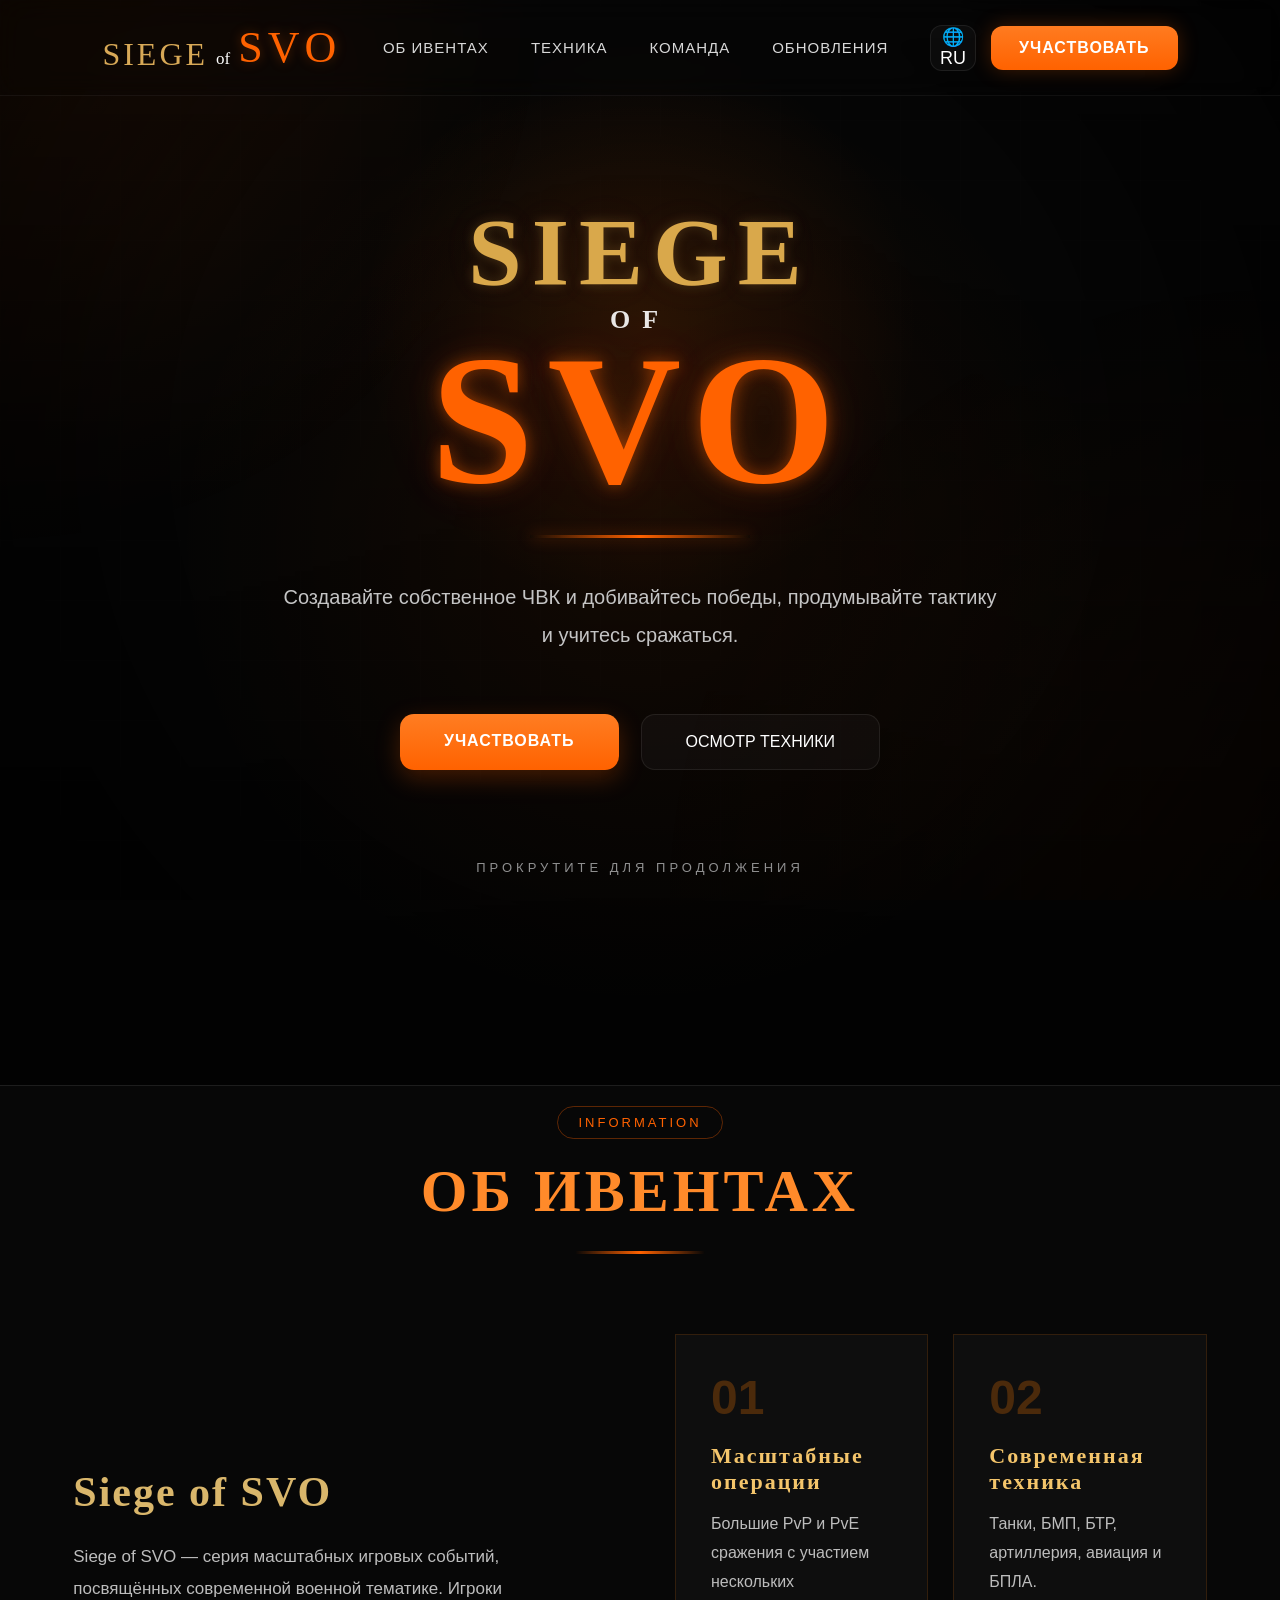
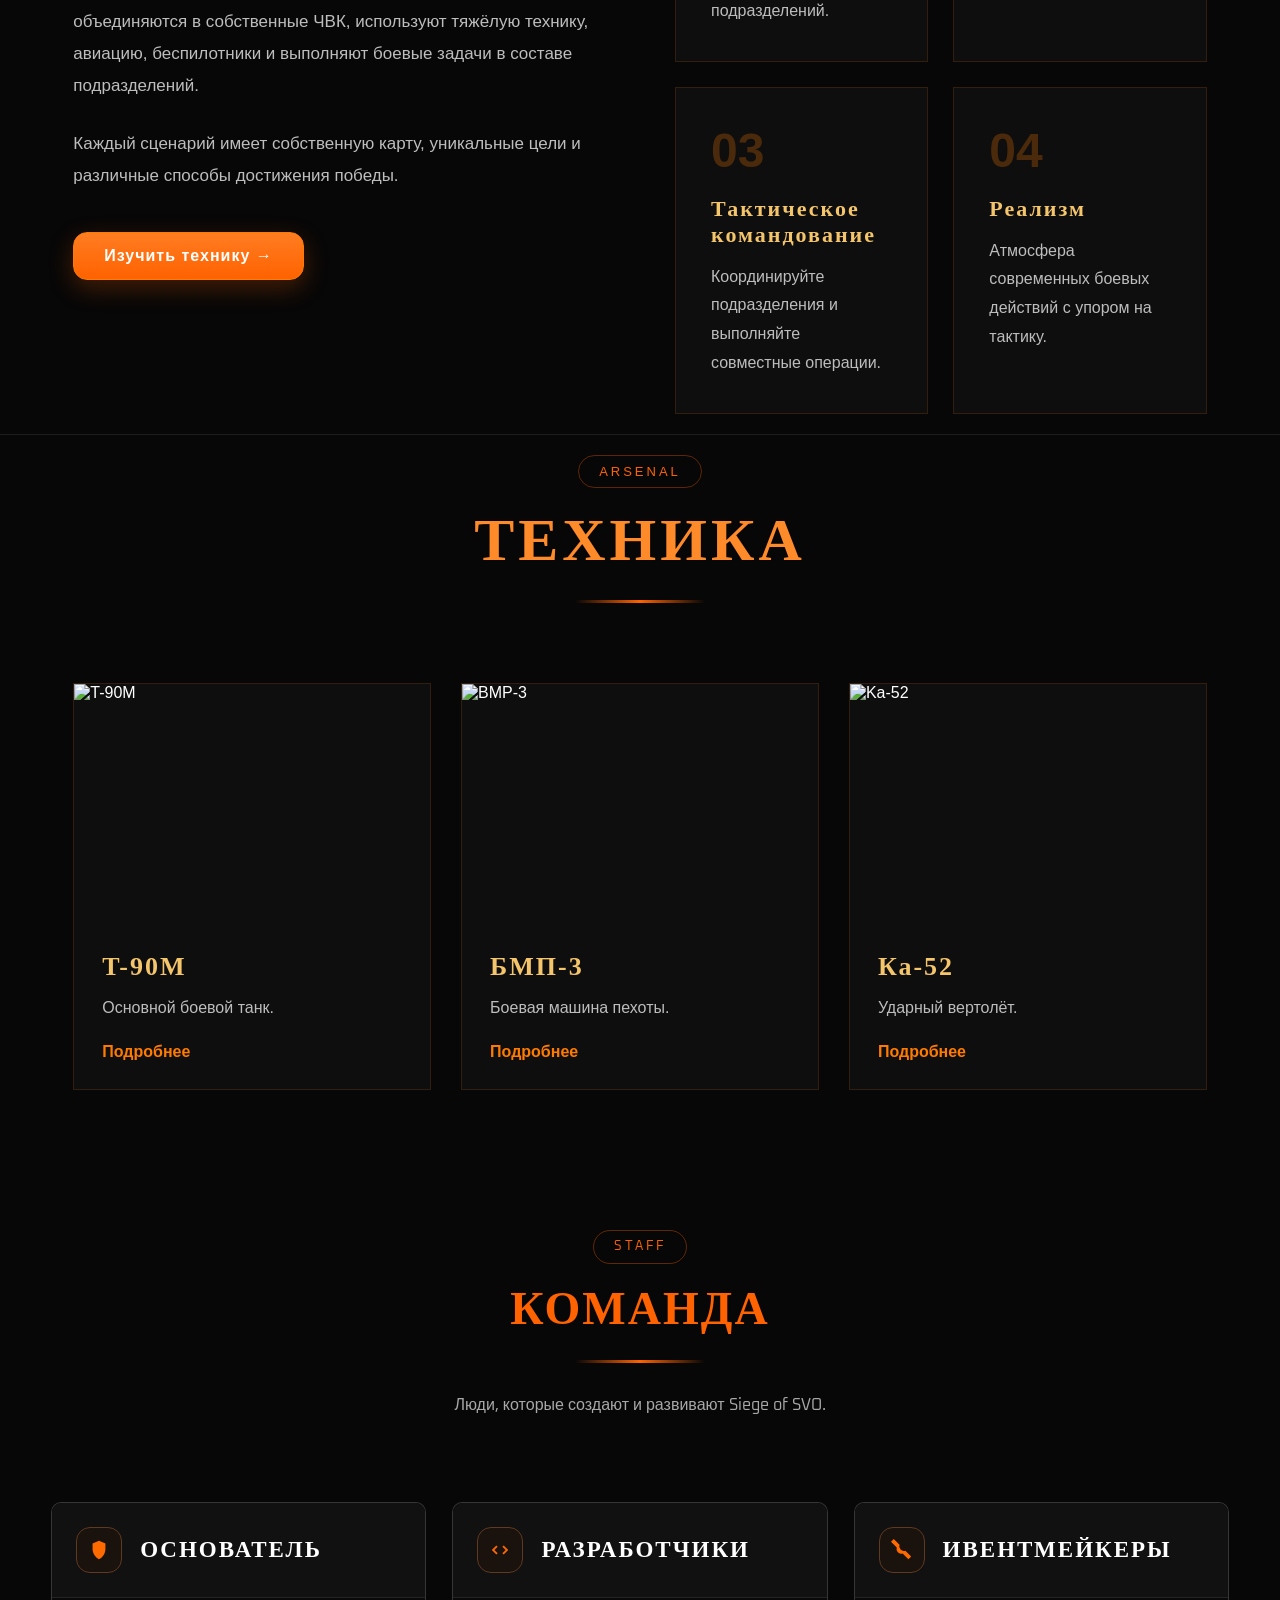
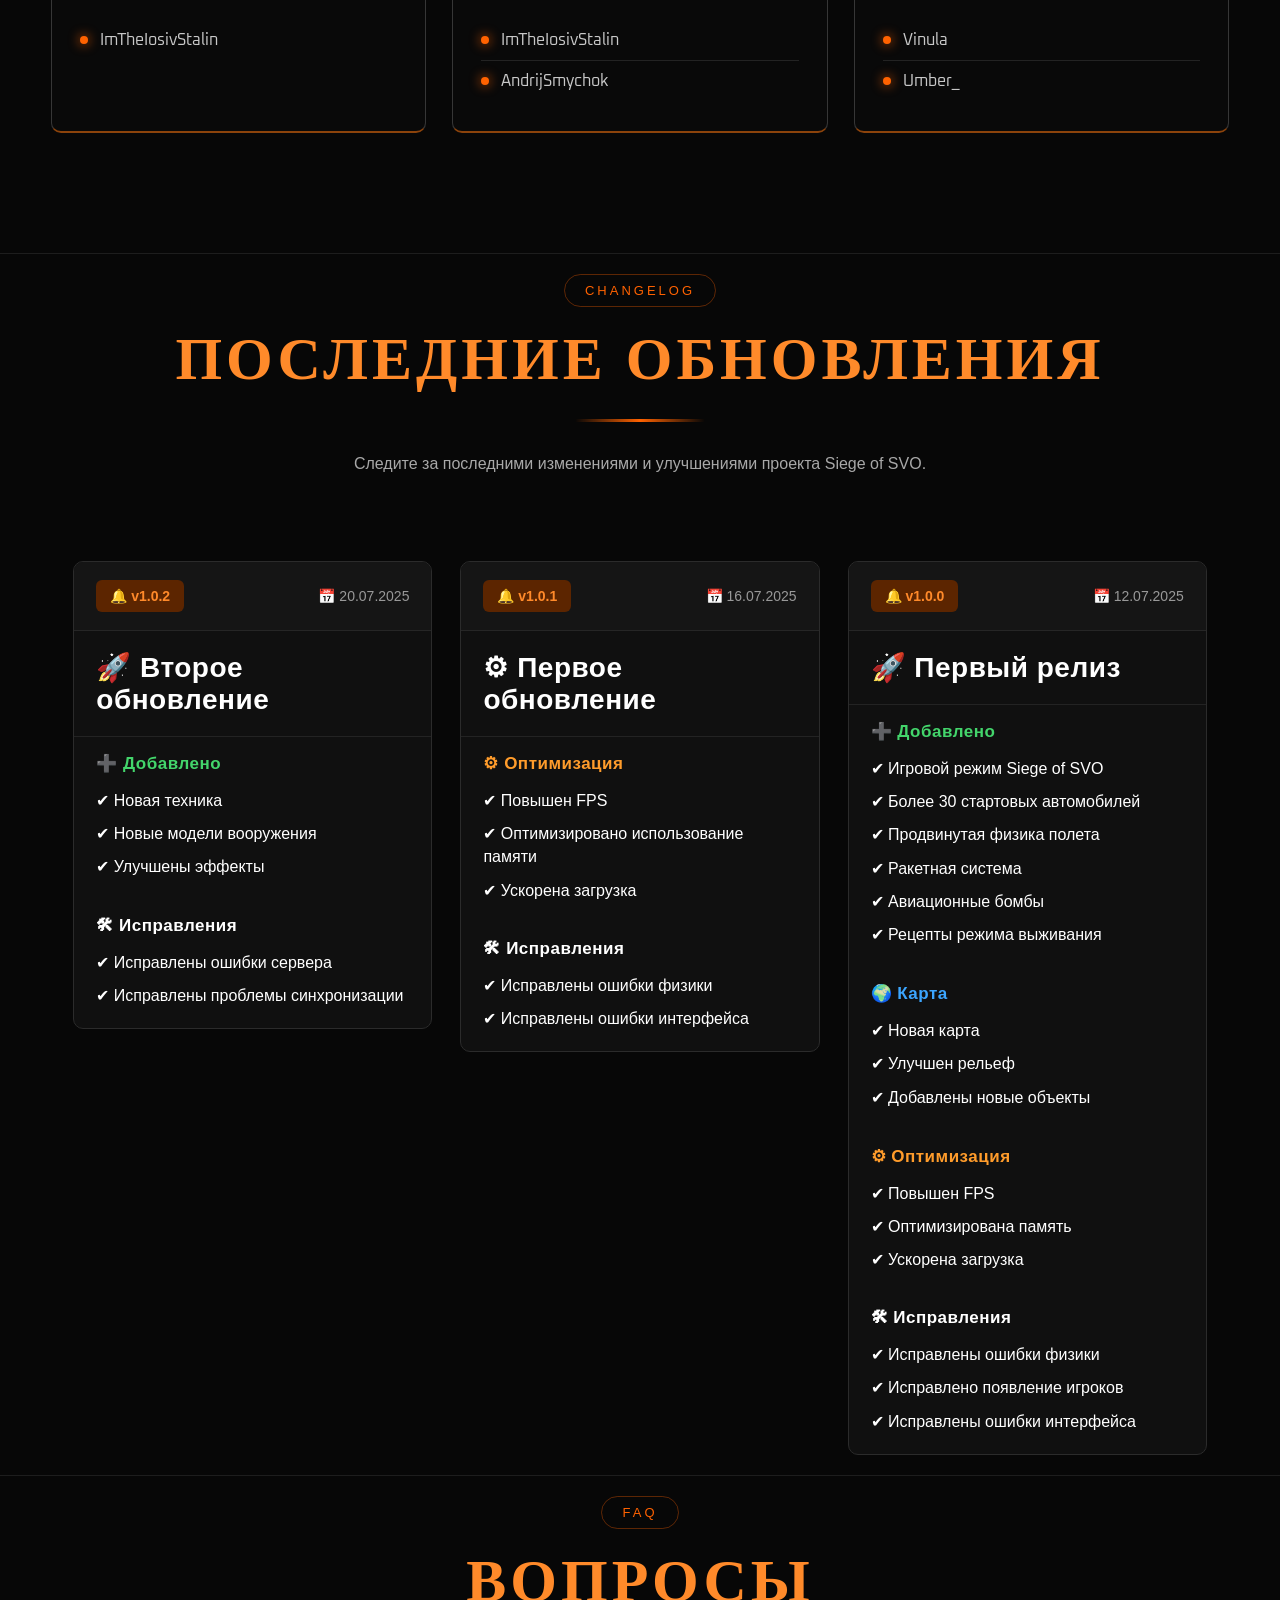
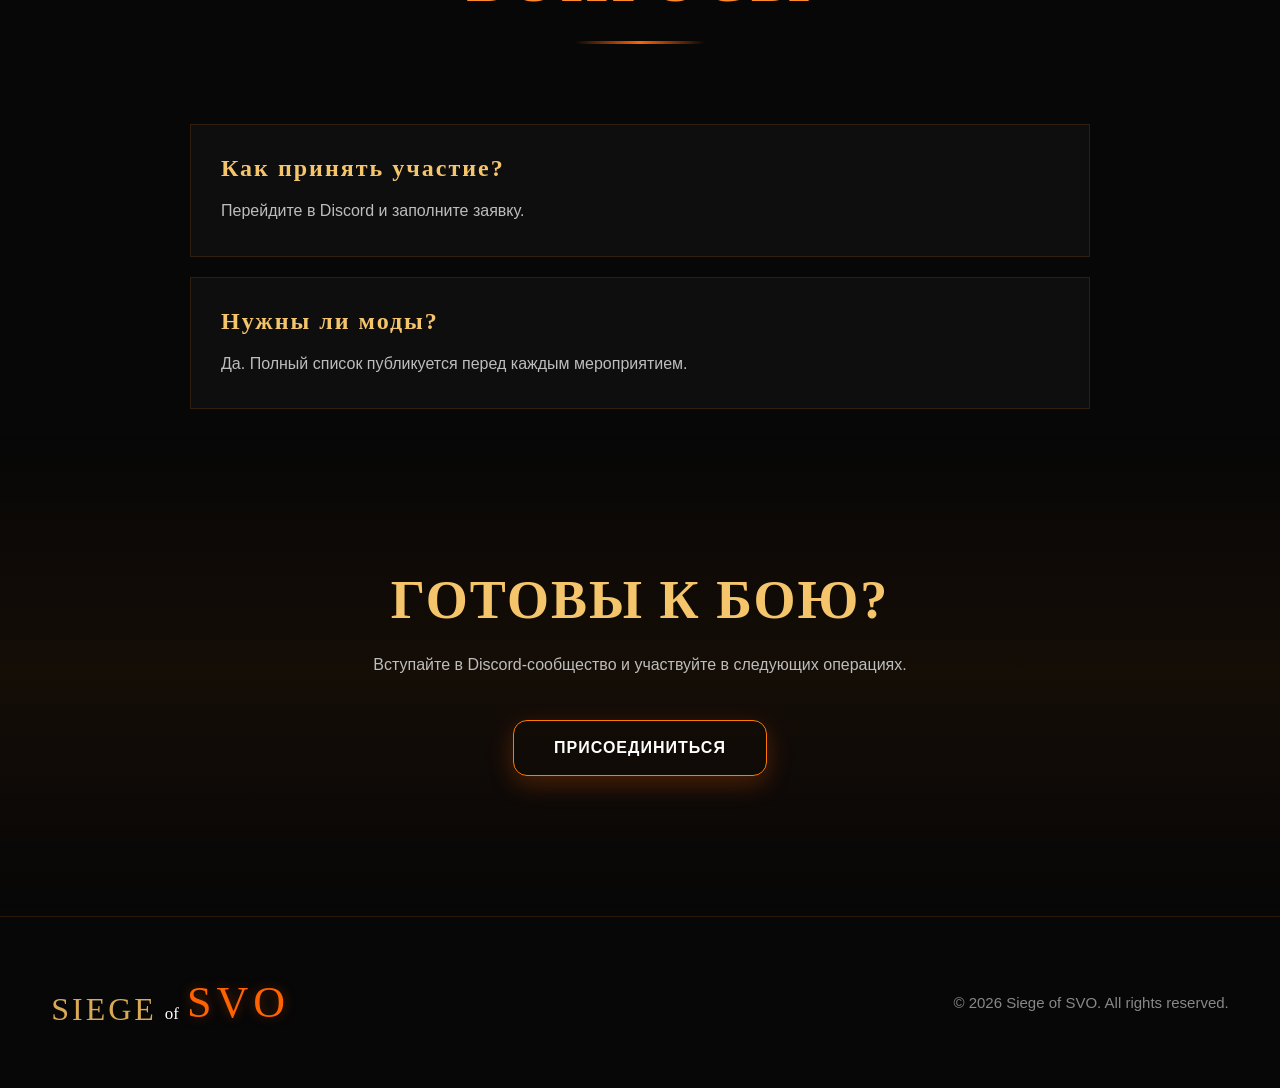
==== commit bdc2333d: "index.html" ====
--- a/index.html
+++ b/index.html
@@ -560,7 +560,7 @@
                 <div class="update-head">
 
                     <span class="version">
-                        🏷 v1.0.2
+                        🔔 v1.0.2
                     </span>
 
                     <span class="date">
@@ -614,7 +614,7 @@
                 <div class="update-head">
 
                     <span class="version">
-                        🏷 v1.0.1
+                        🔔 v1.0.1
                     </span>
 
                     <span class="date">
@@ -668,7 +668,7 @@
                 <div class="update-head">
 
                     <span class="version">
-                        🏷 v1.0.0
+                        🔔 v1.0.0
                     </span>
 
                     <span class="date">
@@ -889,4 +889,4 @@
 
 </body>
 
-</html>+</html>
--- a/css/sections.css
+++ b/css/sections.css
@@ -1825,45 +1825,7 @@
     pointer-events:none;
 
 }
-.top-left{
-
-left:-1px;
-top:-1px;
-
-border-top:3px solid #555;
-border-left:3px solid #555;
-
-}
-
-.top-right{
-
-right:-1px;
-top:-1px;
-
-border-top:3px solid #555;
-border-right:3px solid #555;
-
-}
-
-.bottom-left{
-
-left:-1px;
-bottom:-1px;
-
-border-bottom:3px solid #555;
-border-left:3px solid #555;
-
-}
-
-.bottom-right{
-
-right:-1px;
-bottom:-1px;
-
-border-bottom:3px solid #555;
-border-right:3px solid #555;
-
-}
+
 .team-header{
 
 background:#111111;
@@ -1983,3 +1945,42 @@
 .update-card:hover::after{
     border-color:#ff6200;
 }
+/* Убираем все декоративные уголки */
+
+.team-card .corner,
+.top-left,
+.top-right,
+.bottom-left,
+.bottom-right{
+    display:none !important;
+    border:none !important;
+}
+
+/* Если уголки создаются псевдоэлементами */
+
+.team-card::before,
+.team-card::after{
+    content:none !important;
+}
+/* Полностью убираем декоративные уголки у карточек обновлений */
+
+.update-card::before,
+.update-card::after,
+.update-head::before,
+.update-head::after,
+.update-title::before,
+.update-title::after,
+.update-category::before,
+.update-category::after {
+    content: none !important;
+    display: none !important;
+}
+
+/* Если используются дополнительные corner-элементы */
+
+.update-card .corner,
+.update-head .corner,
+.update-title .corner,
+.update-category .corner {
+    display: none !important;
+}
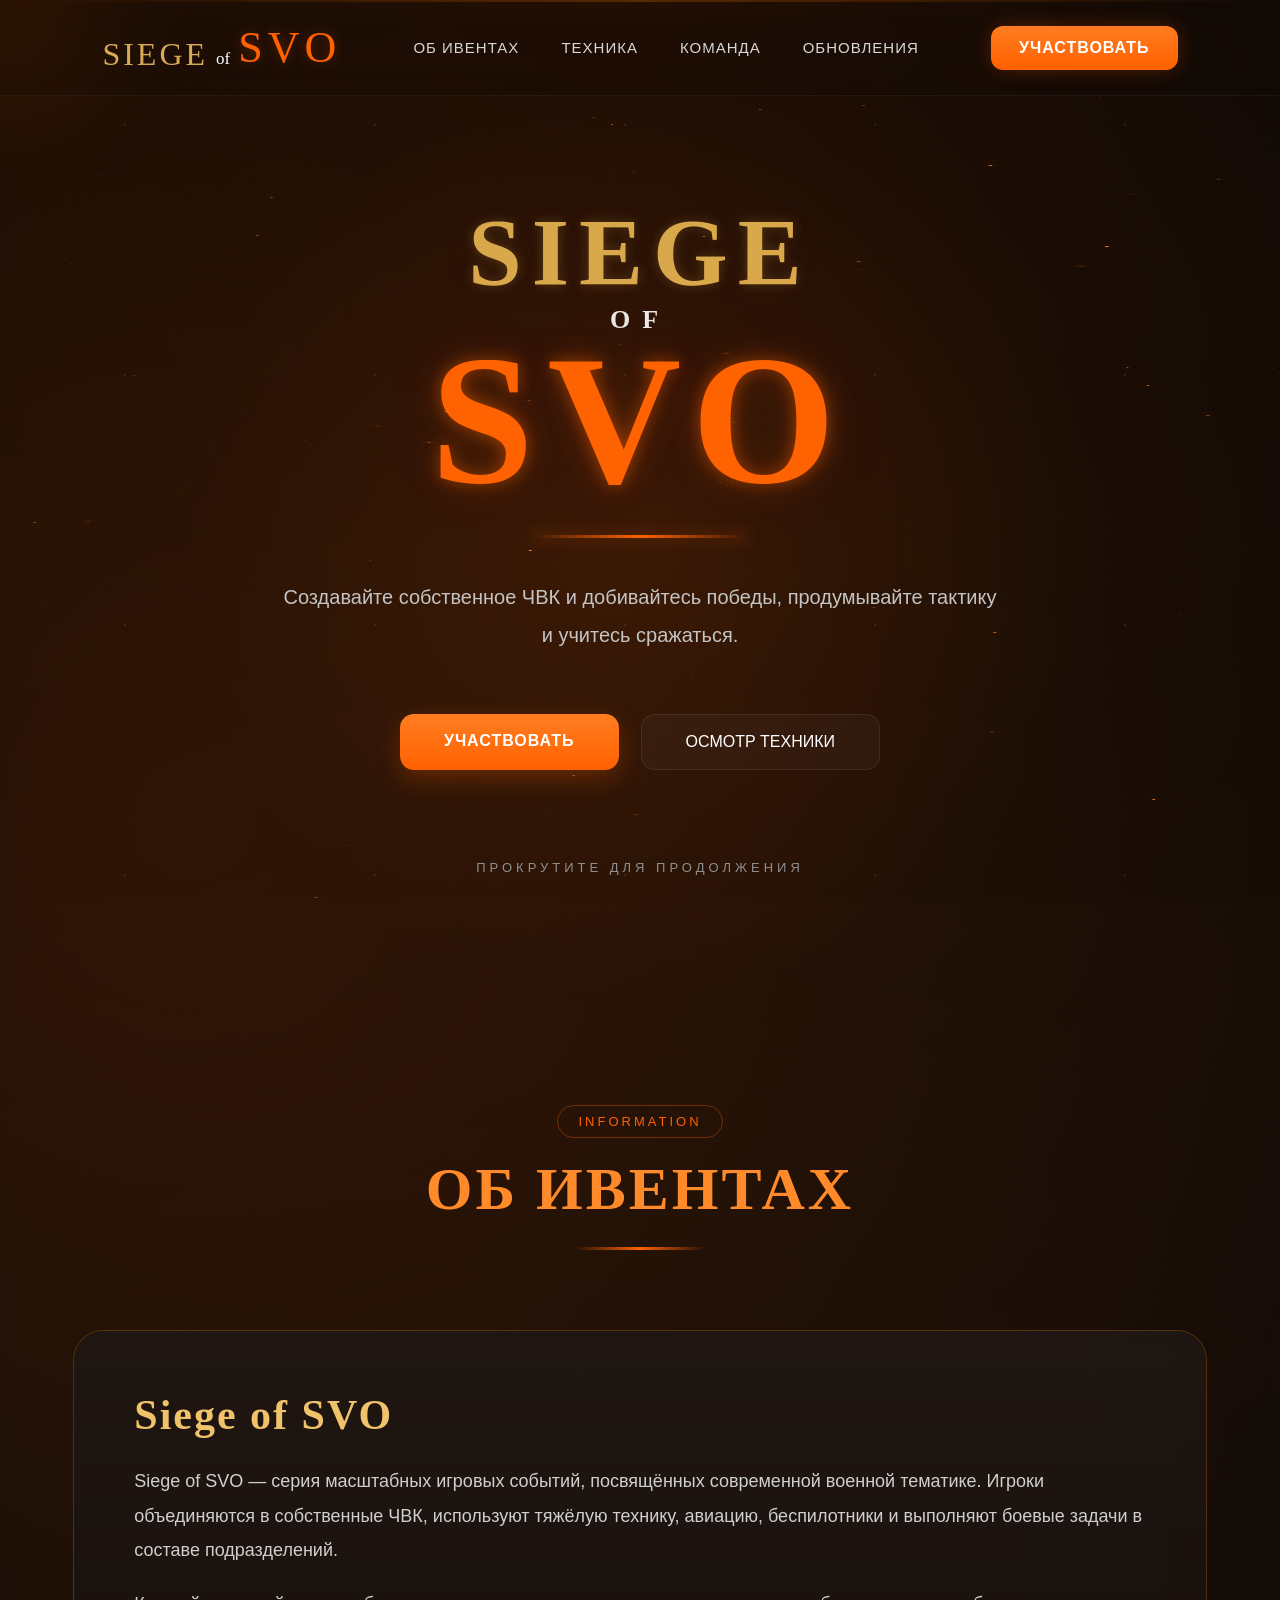
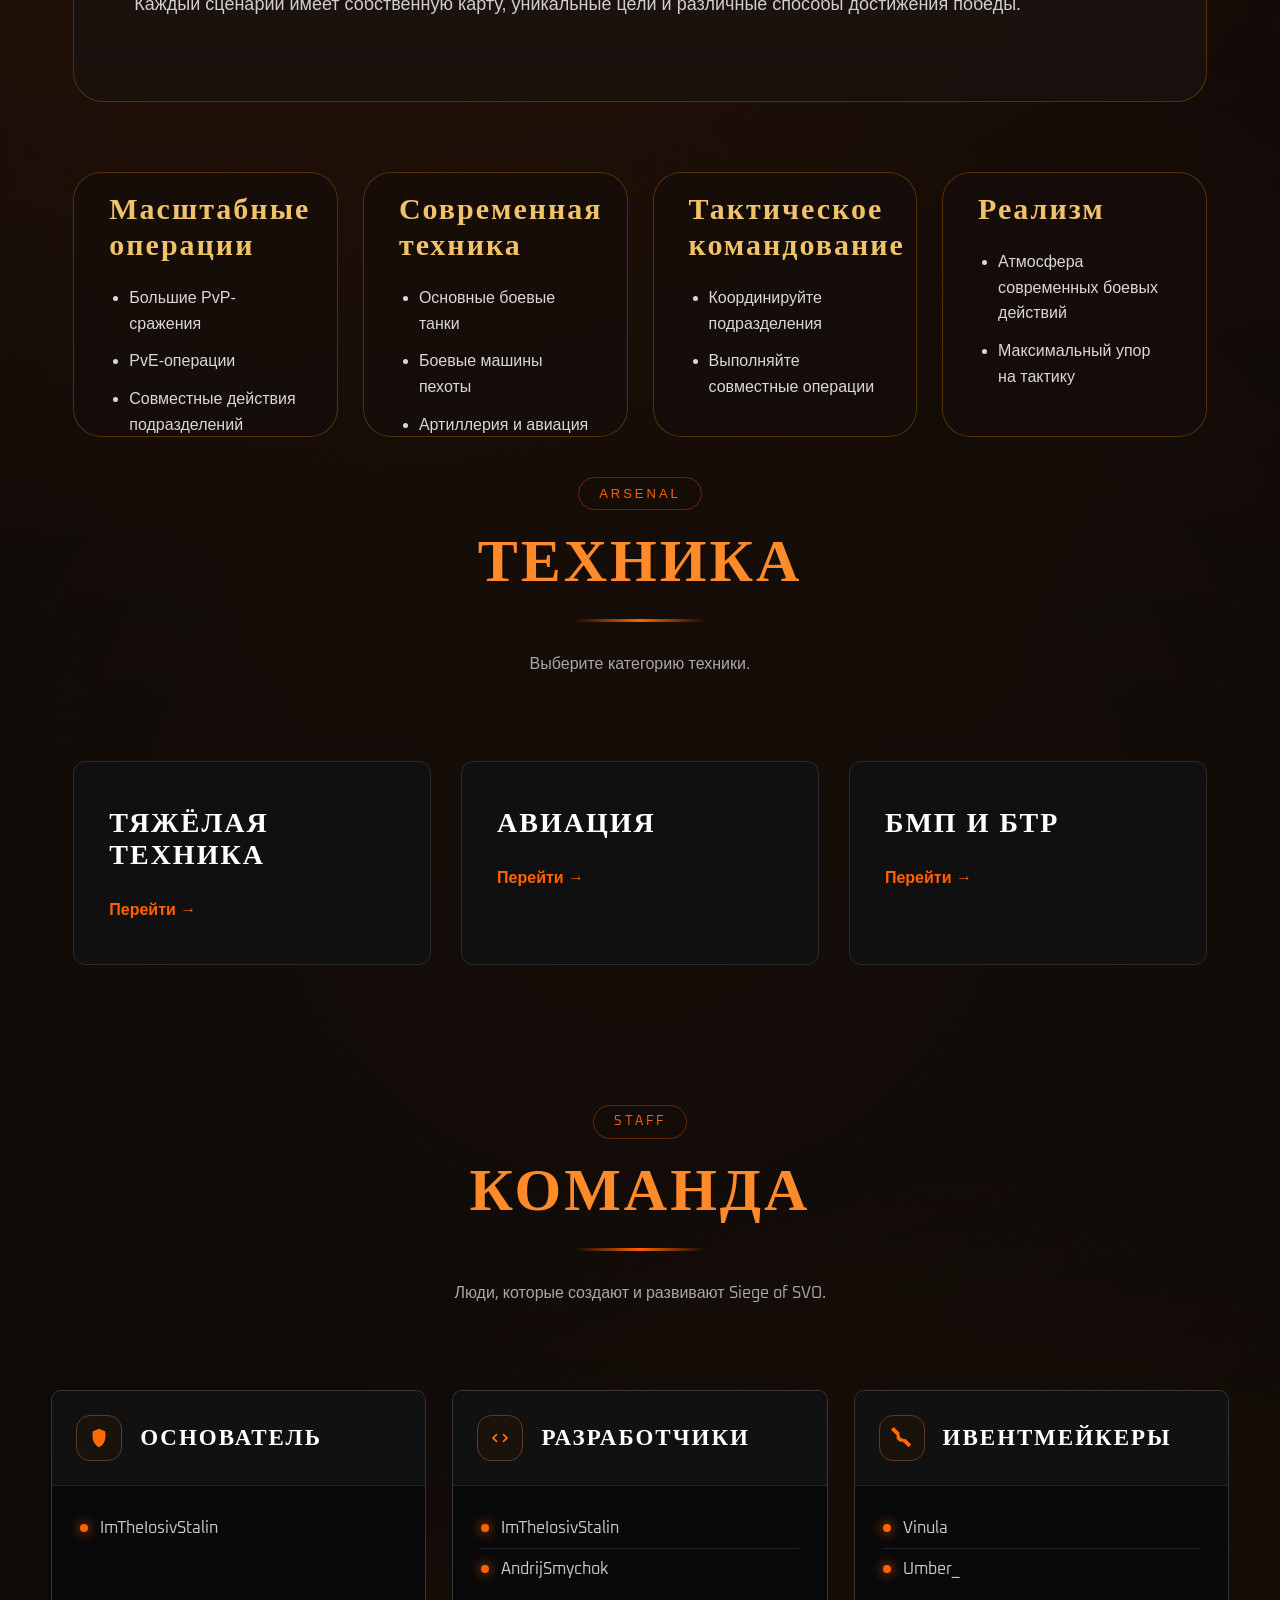
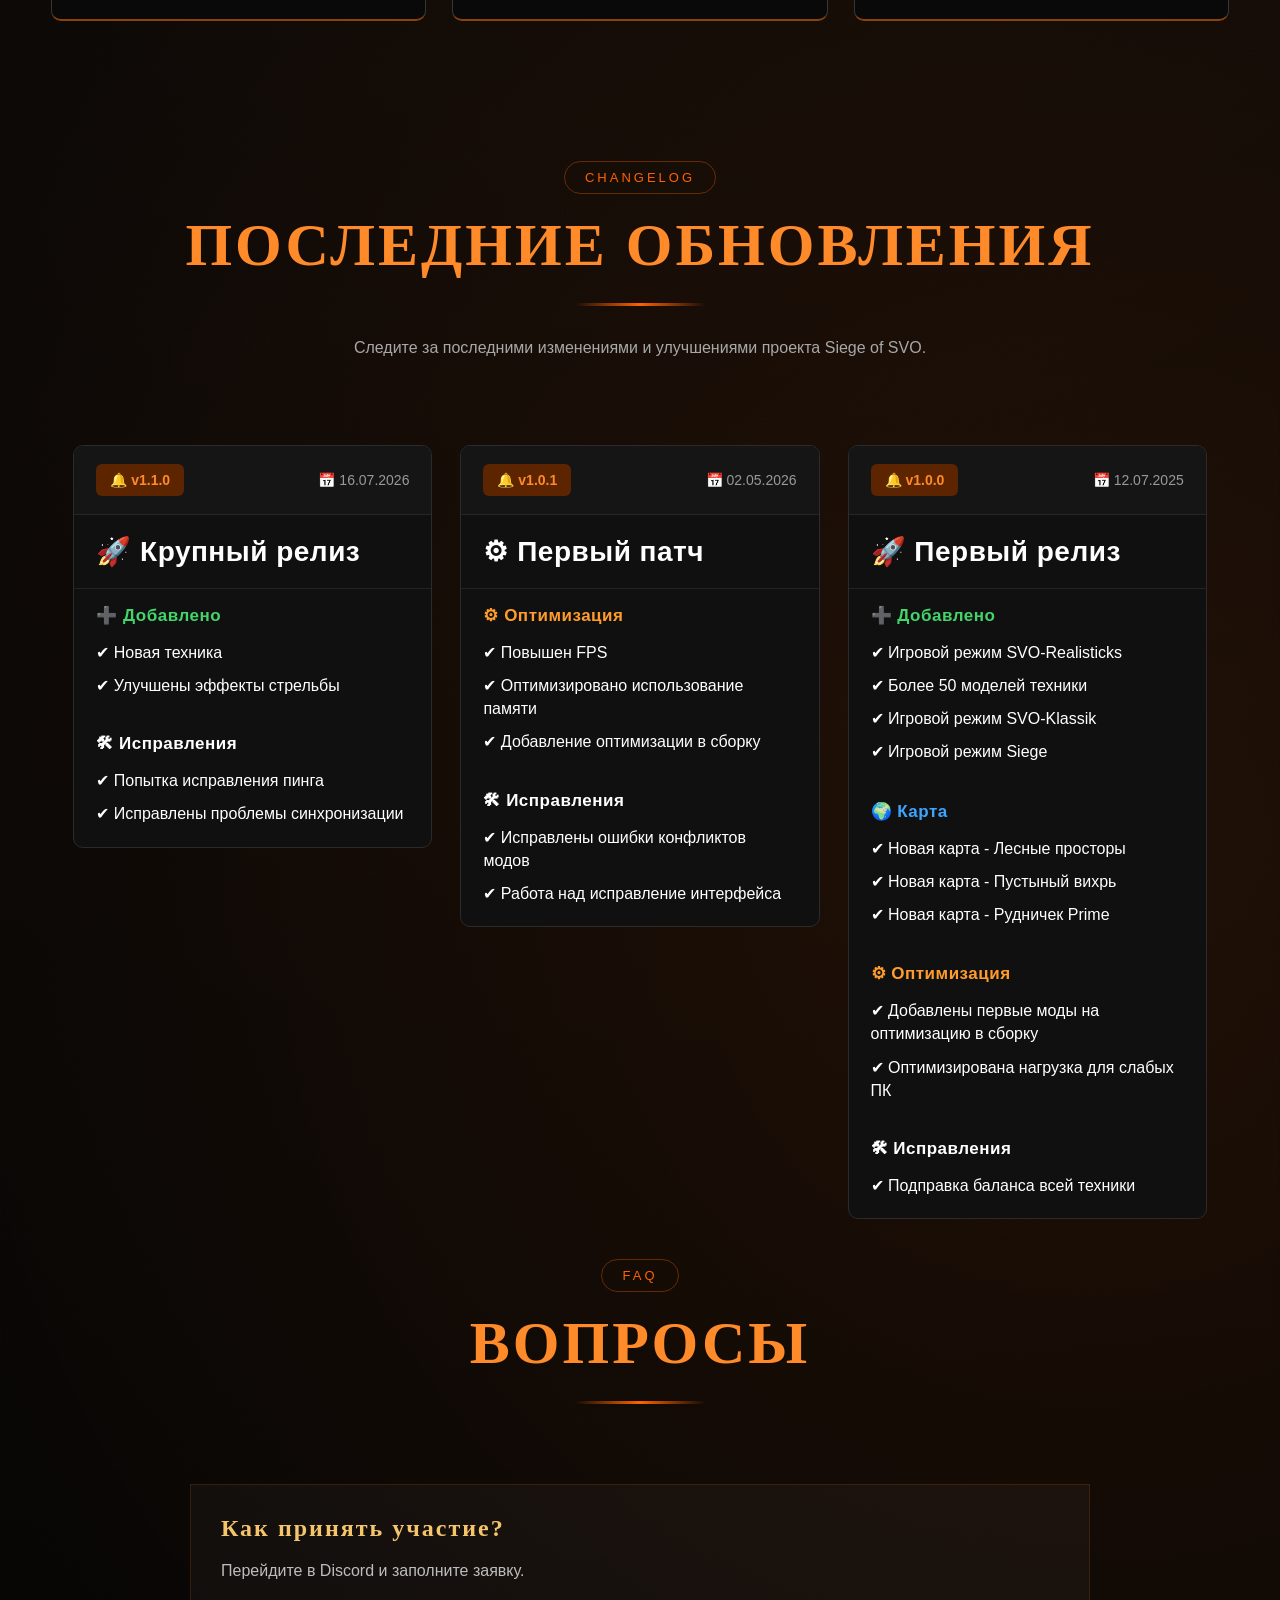
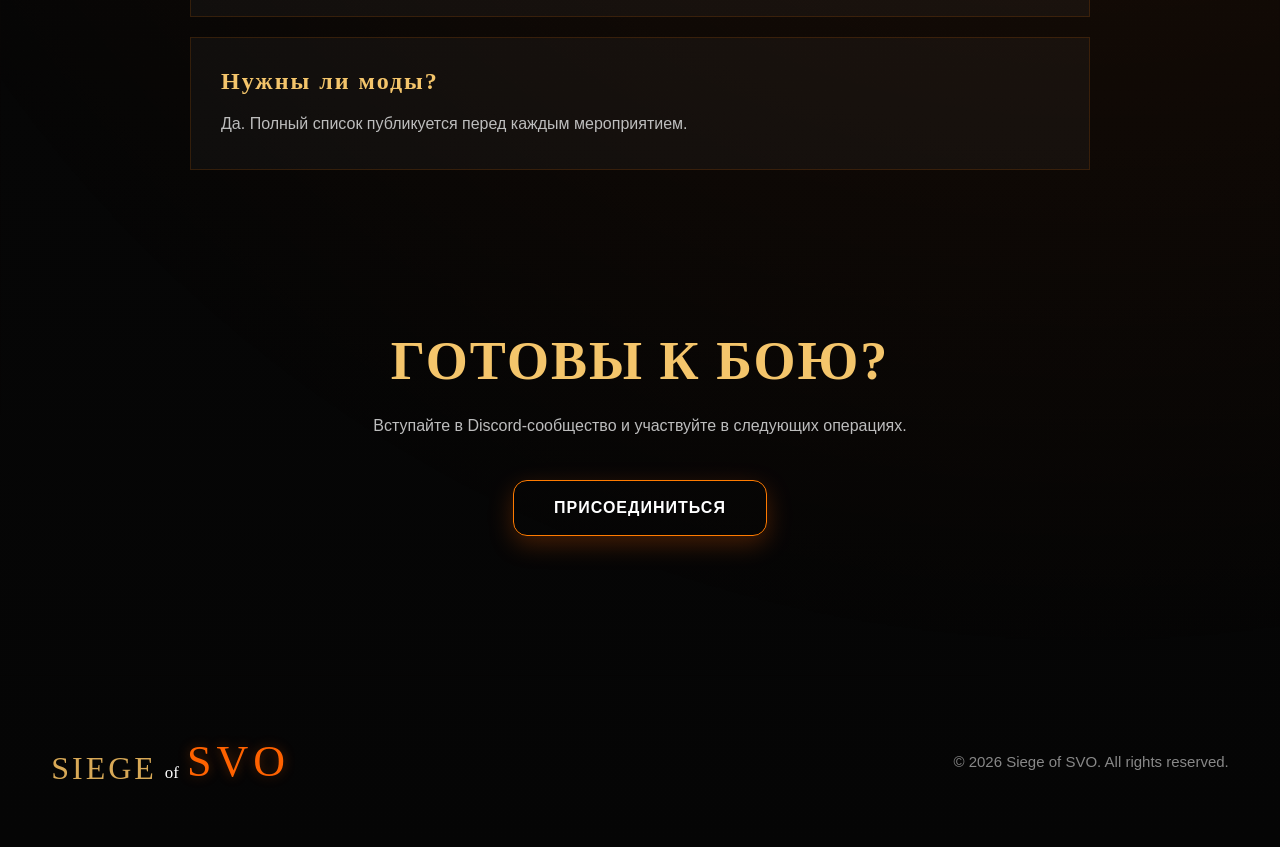
==== commit 631d91fe: "Add files via upload" ====
--- a/index.html
+++ b/index.html
@@ -26,6 +26,14 @@
 <body>
 
     <div class="background-grid"></div>
+    <div class="sparks"></div>
+    <div class="scanline"></div>
+    <div class="scanline-vertical"></div>
+    <div class="cursor-light"></div>
+    
+    <div id="explosion-container"></div>
+    <div id="cooldown-popup"></div>
+
 
     <!-- ================= NAVBAR ================= -->
 
@@ -45,7 +53,7 @@
                 Об ивентах
             </a>
 
-            <a href="#vehicles" data-lang="nav_vehicles">
+            <a href="vehicles.html"> <data-lang="nav_vehicles">
                 Техника
             </a>
 
@@ -61,11 +69,7 @@
 
         <div class="right">
 
-            <button id="language">
-
-                🌐 RU
-
-            </button>
+        
 
             <a class="join-top"
                href="https://discord.gg/7cjc6wmrK"
@@ -137,259 +141,188 @@
 
         <!-- ================= EVENTS ================= -->
 
-        <section id="events" class="section">
-
-            <div class="container">
-
-                <div class="section-header">
-
-                    <span class="section-tag">
-
-                        INFORMATION
-
-                    </span>
-
-                    <h2>
-
-                        ОБ ИВЕНТАХ
-
-                    </h2>
-
-                    <div class="section-line"></div>
-
-                </div>
-
-                <div class="events-layout">
-
-                    <div class="events-text">
-
-                        <h3>
-
-                            Siege of SVO
-
-                        </h3>
-
-                        <p>
-
-                            Siege of SVO — серия масштабных игровых
-                            событий, посвящённых современной военной
-                            тематике.
-
-                            Игроки объединяются в собственные ЧВК,
-                            используют тяжёлую технику, авиацию,
-                            беспилотники и выполняют боевые задачи
-                            в составе подразделений.
-
-                        </p>
-
-                        <p>
-
-                            Каждый сценарий имеет собственную карту,
-                            уникальные цели и различные способы
-                            достижения победы.
-
-                        </p>
-
-                        <a href="#vehicles" class="join">
-
-                            Изучить технику →
-
-                        </a>
-
-                    </div>
-
-                    <div class="events-grid">
-
-                        <div class="event-card">
-
-                            <div class="event-number">
-
-                                01
-
-                            </div>
-
-                            <h3>
-
-                                Масштабные операции
-
-                            </h3>
-
-                            <p>
-
-                                Большие PvP и PvE сражения
-                                с участием нескольких
-                                подразделений.
-
-                            </p>
-
-                        </div>
-
-                        <div class="event-card">
-
-                            <div class="event-number">
-
-                                02
-
-                            </div>
-
-                            <h3>
-
-                                Современная техника
-
-                            </h3>
-
-                            <p>
-
-                                Танки, БМП, БТР,
-                                артиллерия,
-                                авиация и БПЛА.
-
-                            </p>
-
-                        </div>
-
-                        <div class="event-card">
-
-                            <div class="event-number">
-
-                                03
-
-                            </div>
-
-                            <h3>
-
-                                Тактическое командование
-
-                            </h3>
-
-                            <p>
-
-                                Координируйте подразделения
-                                и выполняйте
-                                совместные операции.
-
-                            </p>
-
-                        </div>
-
-                        <div class="event-card">
-
-                            <div class="event-number">
-
-                                04
-
-                            </div>
-
-                            <h3>
-
-                                Реализм
-
-                            </h3>
-
-                            <p>
-
-                                Атмосфера современных
-                                боевых действий
-                                с упором на тактику.
-
-                            </p>
-
-                        </div>
-
-                    </div>
-
-                </div>
-
-            </div>
-
-        </section>
+       <!-- ================= EVENTS ================= -->
+
+<section id="events" class="section">
+
+    <div class="container">
+
+        <div class="section-header">
+
+            <span class="section-tag">
+                INFORMATION
+            </span>
+
+            <h2>ОБ ИВЕНТАХ</h2>
+
+            <div class="section-line"></div>
+
+        </div>
+
+        <!-- Главное описание -->
+
+        <div class="events-main">
+
+            <h3>Siege of SVO</h3>
+
+            <p>
+                Siege of SVO — серия масштабных игровых событий,
+                посвящённых современной военной тематике.
+                Игроки объединяются в собственные ЧВК,
+                используют тяжёлую технику, авиацию,
+                беспилотники и выполняют боевые задачи
+                в составе подразделений.
+            </p>
+
+            <p>
+                Каждый сценарий имеет собственную карту,
+                уникальные цели и различные способы достижения победы.
+            </p>
+
+        </div>
+
+        <!-- Карточки -->
+
+        <div class="events-grid">
+
+            <!-- 01 -->
+
+            <div class="event-card">
+
+                <span class="event-id"></span>
+
+                <h3>Масштабные операции</h3>
+
+                <ul>
+
+                    <li>Большие PvP-сражения</li>
+
+                    <li>PvE-операции</li>
+
+                    <li>Совместные действия подразделений</li>
+
+                </ul>
+
+            </div>
+
+            <!-- 02 -->
+
+            <div class="event-card">
+
+                <span class="event-id"></span>
+
+                <h3>Современная техника</h3>
+
+                <ul>
+
+                    <li>Основные боевые танки</li>
+
+                    <li>Боевые машины пехоты</li>
+
+                    <li>Артиллерия и авиация</li>
+
+                    <li>Беспилотники</li>
+
+                </ul>
+
+            </div>
+
+            <!-- 03 -->
+
+            <div class="event-card">
+
+                <span class="event-id"></span>
+
+                <h3>Тактическое командование</h3>
+
+                <ul>
+
+                    <li>Координируйте подразделения</li>
+
+                    <li>Выполняйте совместные операции</li>
+
+                </ul>
+
+            </div>
+
+            <!-- 04 -->
+
+            <div class="event-card">
+
+                <span class="event-id"></span>
+
+                <h3>Реализм</h3>
+
+                <ul>
+
+                    <li>Атмосфера современных боевых действий</li>
+
+                    <li>Максимальный упор на тактику</li>
+
+                </ul>
+
+            </div>
+
+        </div>
+
+    </div>
+
+</section>
                 <!-- ================= VEHICLES ================= -->
 
         <section id="vehicles" class="section">
 
-            <div class="container">
-
-                <div class="section-header">
-
-                    <span class="section-tag">
-                        ARSENAL
-                    </span>
-
-                    <h2>
-                        ТЕХНИКА
-                    </h2>
-
-                    <div class="section-line"></div>
-
-                </div>
-
-                <div class="vehicles-grid">
-
-                    <div class="vehicle-card">
-
-                        <div class="vehicle-image">
-
-                            <img src="images/vehicles/t90m.jpg" alt="T-90M">
-
-                        </div>
-
-                        <div class="vehicle-info">
-
-                            <h3>T-90M</h3>
-
-                            <p>Основной боевой танк.</p>
-
-                            <a href="#">Подробнее</a>
-
-                        </div>
-
-                    </div>
-
-                    <div class="vehicle-card">
-
-                        <div class="vehicle-image">
-
-                            <img src="images/vehicles/bmp3.jpg" alt="BMP-3">
-
-                        </div>
-
-                        <div class="vehicle-info">
-
-                            <h3>БМП-3</h3>
-
-                            <p>Боевая машина пехоты.</p>
-
-                            <a href="#">Подробнее</a>
-
-                        </div>
-
-                    </div>
-
-                    <div class="vehicle-card">
-
-                        <div class="vehicle-image">
-
-                            <img src="images/vehicles/ka52.jpg" alt="Ka-52">
-
-                        </div>
-
-                        <div class="vehicle-info">
-
-                            <h3>Ка-52</h3>
-
-                            <p>Ударный вертолёт.</p>
-
-                            <a href="#">Подробнее</a>
-
-                        </div>
-
-                    </div>
-
-                </div>
-
-            </div>
-
-        </section>
+    <div class="container">
+
+        <div class="section-header">
+
+            <span class="section-tag">
+                ARSENAL
+            </span>
+
+            <h2>
+                ТЕХНИКА
+            </h2>
+
+            <div class="section-line"></div>
+
+            <p class="section-subtitle">
+                Выберите категорию техники.
+            </p>
+
+        </div>
+
+        <div class="vehicle-categories">
+
+            <a href="vehicles/heavy.html" class="vehicle-category">
+
+                <h3>ТЯЖЁЛАЯ ТЕХНИКА</h3>
+
+                <span>Перейти →</span>
+
+            </a>
+
+            <a href="vehicles/aircraft.html" class="vehicle-category">
+
+                <h3>АВИАЦИЯ</h3>
+
+                <span>Перейти →</span>
+
+            </a>
+
+            <a href="vehicles/bmp.html" class="vehicle-category">
+
+                <h3>БМП И БТР</h3>
+
+                <span>Перейти →</span>
+
+            </a>
+
+        </div>
+
+    </div>
+
+</section>
 
 <!-- ================= TEAM ================= -->
 
@@ -560,17 +493,17 @@
                 <div class="update-head">
 
                     <span class="version">
-                        🔔 v1.0.2
+                        🔔 v1.1.0
                     </span>
 
                     <span class="date">
-                        📅 20.07.2025
+                        📅 16.07.2026
                     </span>
 
                 </div>
 
                 <div class="update-title">
-                    🚀 Второе обновление
+                    🚀 Крупный релиз
                 </div>
 
                 <div class="update-category added">
@@ -581,9 +514,7 @@
 
                         <li>✔ Новая техника</li>
 
-                        <li>✔ Новые модели вооружения</li>
-
-                        <li>✔ Улучшены эффекты</li>
+                        <li>✔ Улучшены эффекты стрельбы</li>
 
                     </ul>
 
@@ -595,7 +526,7 @@
 
                     <ul>
 
-                        <li>✔ Исправлены ошибки сервера</li>
+                        <li>✔ Попытка исправления пинга</li>
 
                         <li>✔ Исправлены проблемы синхронизации</li>
 
@@ -618,13 +549,13 @@
                     </span>
 
                     <span class="date">
-                        📅 16.07.2025
+                        📅 02.05.2026
                     </span>
 
                 </div>
 
                 <div class="update-title">
-                    ⚙ Первое обновление
+                    ⚙ Первый патч
                 </div>
 
                 <div class="update-category optimize">
@@ -637,7 +568,7 @@
 
                         <li>✔ Оптимизировано использование памяти</li>
 
-                        <li>✔ Ускорена загрузка</li>
+                        <li>✔ Добавление оптимизации в сборку</li>
 
                     </ul>
 
@@ -649,9 +580,9 @@
 
                     <ul>
 
-                        <li>✔ Исправлены ошибки физики</li>
-
-                        <li>✔ Исправлены ошибки интерфейса</li>
+                        <li>✔ Исправлены ошибки конфликтов модов</li>
+
+                        <li>✔ Работа над исправление интерфейса</li>
 
                     </ul>
 
@@ -687,17 +618,13 @@
 
                     <ul>
 
-                        <li>✔ Игровой режим Siege of SVO</li>
-
-                        <li>✔ Более 30 стартовых автомобилей</li>
-
-                        <li>✔ Продвинутая физика полета</li>
-
-                        <li>✔ Ракетная система</li>
-
-                        <li>✔ Авиационные бомбы</li>
-
-                        <li>✔ Рецепты режима выживания</li>
+                        <li>✔ Игровой режим SVO-Realisticks</li>
+
+                        <li>✔ Более 50 моделей техники</li>
+
+                        <li>✔ Игровой режим SVO-Klassik</li>
+
+                        <li>✔ Игровой режим Siege</li>
 
                     </ul>
 
@@ -709,11 +636,11 @@
 
                     <ul>
 
-                        <li>✔ Новая карта</li>
-
-                        <li>✔ Улучшен рельеф</li>
-
-                        <li>✔ Добавлены новые объекты</li>
+                        <li>✔ Новая карта - Лесные просторы</li>
+
+                        <li>✔ Новая карта - Пустыный вихрь</li>
+
+                        <li>✔ Новая карта - Рудничек Prime</li>
 
                     </ul>
 
@@ -725,11 +652,9 @@
 
                     <ul>
 
-                        <li>✔ Повышен FPS</li>
-
-                        <li>✔ Оптимизирована память</li>
-
-                        <li>✔ Ускорена загрузка</li>
+                        <li>✔ Добавлены первые моды на оптимизацию в сборку</li>
+
+                        <li>✔ Оптимизирована нагрузка для слабых ПК</li>
 
                     </ul>
 
@@ -741,11 +666,8 @@
 
                     <ul>
 
-                        <li>✔ Исправлены ошибки физики</li>
-
-                        <li>✔ Исправлено появление игроков</li>
-
-                        <li>✔ Исправлены ошибки интерфейса</li>
+                        <li>✔ Подправка баланса всей техники</li>
+
 
                     </ul>
 
@@ -886,6 +808,7 @@
     <script src="js/scroll.js"></script>
     <script src="js/cursor.js"></script>
     <script src="js/particles.js"></script>
+    <script src="js/explosion.js"></script>
 
 </body>
 
--- a/css/style.css
+++ b/css/style.css
@@ -71,9 +71,23 @@
 
 }
 
-/* -----------------------------
-   ФОН
------------------------------- */
+/* =======================================================
+                    GLOBAL BACKGROUND
+======================================================= */
+
+body{
+
+    background:#070707;
+
+    color:#fff;
+
+    position:relative;
+
+    overflow-x:hidden;
+
+}
+
+/* Большие оранжевые засветы */
 
 body::before{
 
@@ -83,69 +97,72 @@
 
     inset:0;
 
+    z-index:-5;
+
+    pointer-events:none;
+
     background:
 
-        radial-gradient(circle at top left,
-        rgba(255,98,0,.12),
-        transparent 35%),
-
-        radial-gradient(circle at bottom right,
-        rgba(255,98,0,.08),
-        transparent 40%);
-
-    pointer-events:none;
-
-    z-index:-4;
-
-}
-
-/* -----------------------------
-   СЕТКА
------------------------------- */
+        radial-gradient(circle at 0% 15%,
+        rgba(255,98,0,.18),
+        transparent 32%),
+
+        radial-gradient(circle at 100% 85%,
+        rgba(255,98,0,.16),
+        transparent 34%),
+
+        radial-gradient(circle at 50% 25%,
+        rgba(255,98,0,.06),
+        transparent 42%),
+
+        #070707;
+
+}
+
+/* Сетка */
 
 .background-grid{
-
-    position:fixed;
-
+    position:fixed;
     inset:0;
-
-    background-image:
-
-        linear-gradient(rgba(255,255,255,.025) 1px,transparent 1px),
-
-        linear-gradient(90deg,
-        rgba(255,255,255,.025) 1px,
-        transparent 1px);
+    pointer-events:none;
+    z-index:0;
+
+    background:
+        linear-gradient(rgba(255,98,0,.05) 1px, transparent 1px),
+        linear-gradient(90deg, rgba(255,98,0,.05) 1px, transparent 1px);
 
     background-size:60px 60px;
 
-    opacity:.35;
+    opacity:.45;
+}
+
+/* Большие окружности */
+
+body::after{
+
+    content:"";
+
+    position:fixed;
+
+    inset:0;
 
     z-index:-3;
 
-}
-
-/* -----------------------------
-   ДОПОЛНИТЕЛЬНЫЙ СЛОЙ
------------------------------- */
-
-body::after{
-
-    content:"";
-
-    position:fixed;
-
-    inset:0;
+    pointer-events:none;
 
     background:
 
-    radial-gradient(circle,
-    transparent 60%,
-    rgba(0,0,0,.55));
-
-    pointer-events:none;
-
-    z-index:-2;
+        radial-gradient(circle at 80% 35%,
+            transparent 0,
+            transparent 310px,
+            rgba(255,98,0,.08) 312px,
+            transparent 314px),
+
+        radial-gradient(circle at 15% 70%,
+            transparent 0,
+            transparent 240px,
+            rgba(255,98,0,.06) 242px,
+            transparent 244px);
 
 }
 
@@ -368,3 +385,617 @@
     }
 
 }
+/* ======================================================
+                    GLOBAL CANVAS FIX
+====================================================== */
+
+html,
+body{
+    background:#070707;
+}
+
+main{
+    position:relative;
+    background:transparent;
+}
+
+/* Все секции используют единый фон */
+
+.hero,
+.section,
+.team-section,
+.updates-section,
+.cta,
+footer{
+
+    background:transparent !important;
+
+    border:none !important;
+
+    box-shadow:none !important;
+
+    position:relative;
+    z-index:1;
+
+}
+
+/* Убираем возможные разделители */
+
+.hero::after,
+.hero::before,
+.section::after,
+.section::before,
+.team-section::after,
+.team-section::before,
+.updates-section::after,
+.updates-section::before,
+.cta::after,
+.cta::before{
+
+    border:none !important;
+
+}
+/* ======================================================
+                    MAIN CANVAS
+====================================================== */
+
+main{
+
+    position:relative;
+
+    background:transparent;
+
+    overflow:hidden;
+
+}
+
+/* один общий фон */
+
+main::before{
+
+    content:"";
+
+    position:absolute;
+
+    inset:0;
+
+    pointer-events:none;
+
+    z-index:-1;
+
+    background:
+
+        radial-gradient(circle at 15% 15%,
+        rgba(255,98,0,.12),
+        transparent 28%),
+
+        radial-gradient(circle at 85% 75%,
+        rgba(255,98,0,.10),
+        transparent 32%),
+
+        radial-gradient(circle at 50% 45%,
+        rgba(255,98,0,.05),
+        transparent 60%);
+
+}
+/* =======================================================
+                    SPARKS
+======================================================= */
+
+body .sparks{
+
+    position:fixed;
+
+    inset:0;
+
+    z-index:-2;
+
+    pointer-events:none;
+
+    opacity:.45;
+
+    background-image:
+
+        radial-gradient(circle,#ff6200 1px,transparent 1.5px),
+
+        radial-gradient(circle,#ff6200 .8px,transparent 1.2px),
+
+        radial-gradient(circle,#ff6200 1px,transparent 1.5px);
+
+    background-size:
+
+        220px 220px,
+
+        340px 340px,
+
+        480px 480px;
+
+    background-position:
+
+        40px 70px,
+
+        170px 130px,
+
+        80px 260px;
+
+}
+/* ========================================= */
+/* Единый фон сайта */
+/* ========================================= */
+
+html,
+body{
+    background: radial-gradient(circle at top, #1a0d06 0%, #090909 45%, #050505 100%);
+    color: #fff;
+    overflow-x: hidden;
+}
+
+/* Все разделы прозрачные */
+
+main,
+section,
+.hero,
+.team-section,
+.updates-section,
+.cta,
+footer{
+    background: transparent !important;
+}
+
+/* Сетка */
+
+.background-grid{
+    position: fixed;
+    inset: 0;
+    z-index: -1;
+    pointer-events: none;
+
+    background:
+        linear-gradient(rgba(255,98,0,.05) 1px, transparent 1px),
+        linear-gradient(90deg, rgba(255,98,0,.05) 1px, transparent 1px);
+
+    background-size: 60px 60px;
+
+    opacity: .45;
+}
+
+/* Контент поверх сетки */
+
+.navbar,
+main,
+section,
+footer{
+    position: relative;
+    z-index: 2;
+}
+/* =======================================
+            ЛЕТЯЩИЕ ИСКРЫ
+======================================= */
+
+.sparks{
+    position:fixed;
+    inset:0;
+    overflow:hidden;
+    pointer-events:none;
+    z-index:1;
+}
+
+.sparks::before,
+.sparks::after{
+
+    content:"";
+
+    position:absolute;
+    inset:-20%;
+
+    background-image:
+        radial-gradient(circle,#ff6200 1.5px,transparent 2px);
+
+    background-size:180px 180px;
+
+    opacity:.22;
+
+    animation:sparksMove 40s linear infinite;
+}
+
+.sparks::after{
+
+    background-size:260px 260px;
+
+    opacity:.12;
+
+    animation-duration:65s;
+
+}
+
+@keyframes sparksMove{
+
+    from{
+        transform:translateY(220px);
+    }
+
+    to{
+        transform:translateY(-220px);
+    }
+
+}
+/* =======================================
+            ПЫЛЬ
+======================================= */
+
+body::before{
+
+    content:"";
+
+    position:fixed;
+
+    inset:0;
+
+    pointer-events:none;
+
+    z-index:0;
+
+    opacity:.08;
+
+    background-image:
+
+        radial-gradient(circle,#ffffff 1px,transparent 1.5px);
+
+    background-size:250px 250px;
+
+    animation:dust 70s linear infinite;
+
+}
+
+@keyframes dust{
+
+    from{
+
+        transform:translate(0,0);
+
+    }
+
+    to{
+
+        transform:translate(-150px,-200px);
+
+    }
+
+}
+#particles{
+    position:fixed;
+    inset:0;
+    width:100%;
+    height:100%;
+    pointer-events:none;
+    z-index:1;
+}
+.scanline{
+    position:fixed;
+    inset:0;
+    pointer-events:none;
+    z-index:2;
+    overflow:hidden;
+}
+
+.scanline::before{
+    content:"";
+    position:absolute;
+    left:0;
+    width:100%;
+    height:2px;
+    background:linear-gradient(
+        to right,
+        transparent,
+        rgba(255,120,0,.6),
+        transparent
+    );
+    animation:scan 8s linear infinite;
+}
+
+@keyframes scan{
+    from{top:-20px;}
+    to{top:110%;}
+}
+/* =========================================
+            CURSOR LIGHT
+========================================= */
+
+.cursor-light{
+
+    position:fixed;
+
+    width:350px;
+    height:350px;
+
+    border-radius:50%;
+
+    pointer-events:none;
+
+    z-index:1;
+
+    transform:translate(-50%,-50%);
+
+    background:
+        radial-gradient(circle,
+        rgba(255,98,0,.12) 0%,
+        rgba(255,98,0,.05) 35%,
+        transparent 70%);
+
+    filter:blur(35px);
+
+    transition:
+        transform .08s linear;
+
+}
+/* =========================================
+                SMOKE
+========================================= */
+
+body::after{
+
+    content:"";
+
+    position:fixed;
+
+    inset:-20%;
+
+    pointer-events:none;
+
+    z-index:0;
+
+    opacity:.08;
+
+    background:
+        radial-gradient(circle at 20% 40%,
+        rgba(255,255,255,.08),
+        transparent 28%),
+
+        radial-gradient(circle at 80% 60%,
+        rgba(255,255,255,.05),
+        transparent 30%),
+
+        radial-gradient(circle at 45% 85%,
+        rgba(255,255,255,.04),
+        transparent 35%);
+
+    filter:blur(70px);
+
+    animation:smokeMove 45s linear infinite alternate;
+
+}
+
+@keyframes smokeMove{
+
+    from{
+
+        transform:
+        translate(-2%,-2%)
+        scale(1);
+
+    }
+
+    to{
+
+        transform:
+        translate(2%,2%)
+        scale(1.08);
+
+    }
+
+}
+/* ==========================================
+                EXPLOSION
+========================================== */
+
+#explosion-container{
+
+    position:fixed;
+
+    inset:0;
+
+    pointer-events:none;
+
+    overflow:hidden;
+
+    z-index:9998;
+
+}
+
+.explosion{
+
+    position:absolute;
+
+    width:40px;
+    height:40px;
+
+    border-radius:50%;
+
+    background:radial-gradient(circle,
+        rgba(255,255,255,1) 0%,
+        #ffbf66 20%,
+        #ff6200 55%,
+        rgba(255,98,0,0) 100%);
+
+    transform:translate(-50%,-50%) scale(.1);
+
+    animation:explode .8s ease-out forwards;
+
+    box-shadow:
+        0 0 40px #ff6200,
+        0 0 120px #ff6200;
+
+}
+
+@keyframes explode{
+
+0%{
+
+transform:translate(-50%,-50%) scale(.1);
+opacity:1;
+
+}
+
+60%{
+
+transform:translate(-50%,-50%) scale(4);
+
+}
+
+100%{
+
+transform:translate(-50%,-50%) scale(6);
+
+opacity:0;
+
+}
+
+}
+
+/* ===================================== */
+
+#cooldown {
+    position: fixed;
+    top: 18px;
+    right: 310px; /* слева от кнопки */
+
+    width: 125px;
+    height: 52px;
+
+    display: flex;
+    flex-direction: column;
+    justify-content: center;
+    align-items: center;
+
+    background: #111;
+    border: 2px solid #ff6200;
+    border-radius: 12px;
+
+    color: #ff6200;
+    font-size: 11px;
+    font-weight: 700;
+    line-height: 1.1;
+    text-align: center;
+
+    box-shadow: 0 0 12px rgba(255,98,0,.25);
+
+    z-index: 1000;
+}
+
+body.shake{
+
+    animation:shake .25s;
+
+}
+
+@keyframes shake{
+
+0%{transform:translate(0,0);}
+20%{transform:translate(-4px,2px);}
+40%{transform:translate(4px,-2px);}
+60%{transform:translate(-3px,-1px);}
+80%{transform:translate(2px,2px);}
+100%{transform:none;}
+
+}
+/* ==========================================
+        ВЕРТИКАЛЬНЫЙ СКАНЕР
+========================================== */
+
+.scanline-vertical{
+
+    position:fixed;
+    inset:0;
+    pointer-events:none;
+    z-index:2;
+    overflow:hidden;
+
+}
+
+.scanline-vertical::before{
+
+    content:"";
+    position:absolute;
+    top:0;
+    left:-4px;
+
+    width:2px;
+    height:100%;
+
+    background:linear-gradient(
+        to bottom,
+        transparent,
+        rgba(255,98,0,.55),
+        transparent
+    );
+
+    opacity:0;
+
+    animation:verticalScan 18s linear infinite;
+
+}
+
+@keyframes verticalScan{
+
+    0%{
+        left:-4px;
+        opacity:0;
+    }
+
+    4%{
+        opacity:.8;
+    }
+
+    95%{
+        left:100%;
+        opacity:.5;
+    }
+
+    100%{
+        left:100%;
+        opacity:0;
+    }
+
+}
+#cooldown-popup{
+
+    position:fixed;
+
+    left:0;
+    top:0;
+
+    transform:translate(16px,-14px);
+
+    padding:10px 16px;
+
+    background:rgba(10,10,10,.95);
+
+    border:1px solid #ff6200;
+
+    border-radius:8px;
+
+    color:#ff6200;
+
+    font-weight:700;
+
+    font-size:14px;
+
+    pointer-events:none;
+
+    opacity:0;
+
+    transition:.2s;
+
+    z-index:99999;
+
+    box-shadow:0 0 15px rgba(255,98,0,.25);
+
+}
+
+#cooldown-popup.show{
+
+    opacity:1;
+
+    transform:translate(16px,-20px);
+
+}
--- a/css/navbar.css
+++ b/css/navbar.css
@@ -325,4 +325,4 @@
 
     width:100%;
 
-}
+}
--- a/css/hero.css
+++ b/css/hero.css
@@ -16,7 +16,7 @@
 
     position:relative;
 
-    overflow:hidden;
+    overflow:visible;
 
 }
 
@@ -416,24 +416,12 @@
 }
 .hero::after{
 
-    content:"";
-
-    position:absolute;
-
-    inset:0;
-
     background:
 
-        radial-gradient(circle at 50% 30%,
-        rgba(255,98,0,.12),
-        transparent 28%),
-
-        linear-gradient(
-        to bottom,
-        rgba(0,0,0,.15),
-        rgba(0,0,0,.65));
-
-    pointer-events:none;
+        radial-gradient(
+            circle at 50% 30%,
+            rgba(255,98,0,.12),
+            transparent 30%);
 
 }
 .hero h1{
@@ -461,3 +449,17 @@
     }
 
 }
+/* Соединение Hero с остальной страницей */
+
+.hero{
+
+    margin-bottom:0 !important;
+    padding-bottom:170px;
+
+}
+
+.hero + section{
+
+    margin-top:0 !important;
+
+}
--- a/css/sections.css
+++ b/css/sections.css
@@ -120,13 +120,13 @@
 
 }
 
-.events-grid {
-
-    display: grid;
-
-    grid-template-columns: repeat(2,1fr);
-
-    gap: 25px;
+.events-grid{
+
+    display:grid;
+
+    grid-template-columns:repeat(2,minmax(520px,1fr));
+
+    gap:35px;
 
 }
 
@@ -183,15 +183,15 @@
 
 }
 
-.event-number {
-
-    font-size: 48px;
-
-    color: rgba(255,123,0,.25);
-
-    font-weight: bold;
-
-    margin-bottom: 18px;
+.event-number{
+
+    font-size:64px;
+
+    font-weight:800;
+
+    color:rgba(255,140,0,.35);
+
+    margin-bottom:20px;
 
 }
 
@@ -200,6 +200,8 @@
     color: #f4c56b;
 
     margin-bottom: 15px;
+
+     margin-top: -35px; /* подними заголовок выше */
 
     font-size: 22px;
 
@@ -363,67 +365,68 @@
                         TEAM
 ===================================================== */
 
-.team-section .section-header h2{
+
+.team-section{
+
+    padding:170px 8%;
+
+    position:relative;
+
+}
+
+.container{
+
+    max-width:1500px;
+
+    margin:auto;
+
+}
+
+.section-header{
+
+    text-align:center;
+
+    margin-bottom:80px;
+
+}
+
+.section-tag{
+
+    display:inline-block;
+
+    padding:8px 20px;
+
+    border:1px solid rgba(255,98,0,.35);
+
     color:#ff6200;
-    font-size:46px;
+
+    border-radius:30px;
+
+    letter-spacing:3px;
+
+    font-size:13px;
+
+    text-transform:uppercase;
+
+    margin-bottom:18px;
+
+}
+
+.section-header h2{
+
+    color:#ff8a2a;
+
+    font-size:60px;
+
     font-weight:800;
+
     text-transform:uppercase;
-    letter-spacing:2px;
-}
-
-.team-section{
-
-    padding:170px 8%;
-
-    position:relative;
-
-}
-
-.container{
-
-    max-width:1400px;
-
-    margin:auto;
-
-}
-
-.section-header{
+
+    letter-spacing:3px;
+
+    line-height:1.1;
 
     text-align:center;
-
-    margin-bottom:80px;
-
-}
-
-.section-tag{
-
-    display:inline-block;
-
-    padding:8px 20px;
-
-    border:1px solid rgba(255,98,0,.35);
-
-    color:#ff6200;
-
-    border-radius:30px;
-
-    letter-spacing:3px;
-
-    font-size:13px;
-
-    text-transform:uppercase;
-
-    margin-bottom:18px;
-
-}
-
-.section-header h2{
-
-    font-size:60px;
-
-    letter-spacing:4px;
-
-    color:#ff6b1a;
 
 }
 
@@ -1228,7 +1231,7 @@
    RESPONSIVE
 ========================== */
 
-@media (max-width:1100px){
+@media (max-width:1500px){
 
     .events-layout{
 
@@ -1825,7 +1828,45 @@
     pointer-events:none;
 
 }
-
+.top-left{
+
+left:-1px;
+top:-1px;
+
+border-top:3px solid #555;
+border-left:3px solid #555;
+
+}
+
+.top-right{
+
+right:-1px;
+top:-1px;
+
+border-top:3px solid #555;
+border-right:3px solid #555;
+
+}
+
+.bottom-left{
+
+left:-1px;
+bottom:-1px;
+
+border-bottom:3px solid #555;
+border-left:3px solid #555;
+
+}
+
+.bottom-right{
+
+right:-1px;
+bottom:-1px;
+
+border-bottom:3px solid #555;
+border-right:3px solid #555;
+
+}
 .team-header{
 
 background:#111111;
@@ -1945,23 +1986,6 @@
 .update-card:hover::after{
     border-color:#ff6200;
 }
-/* Убираем все декоративные уголки */
-
-.team-card .corner,
-.top-left,
-.top-right,
-.bottom-left,
-.bottom-right{
-    display:none !important;
-    border:none !important;
-}
-
-/* Если уголки создаются псевдоэлементами */
-
-.team-card::before,
-.team-card::after{
-    content:none !important;
-}
 /* Полностью убираем декоративные уголки у карточек обновлений */
 
 .update-card::before,
@@ -1984,3 +2008,597 @@
 .update-category .corner {
     display: none !important;
 }
+/* ======================================================
+            ЕДИНЫЙ ФОН СТРАНИЦЫ
+====================================================== */
+
+.section,
+.team-section,
+.updates-section,
+.cta,
+#events,
+#vehicles,
+#team,
+#updates,
+#faq{
+
+    background:inherit;
+
+}
+#events,
+#vehicles,
+#team,
+#updates{
+    scroll-margin-top: 95px;
+}
+.vehicle-showcase{
+
+    max-width:1400px;
+    margin:80px auto;
+
+    display:grid;
+    grid-template-columns:1fr 1fr;
+    align-items:center;
+    gap:80px;
+
+}
+
+.vehicle-tag{
+
+    display:inline-block;
+    padding:8px 18px;
+    border:1px solid rgba(255,122,0,.3);
+    border-radius:30px;
+
+    color:#ff7a00;
+
+    letter-spacing:2px;
+    font-size:13px;
+
+    margin-bottom:20px;
+
+}
+
+.vehicle-info h2{
+
+    color:#ff8b2d;
+    font-size:58px;
+    margin-bottom:35px;
+
+}
+
+.vehicle-info ul{
+
+    list-style:none;
+    padding:0;
+
+}
+
+.vehicle-info li{
+
+    color:#d6d6d6;
+    font-size:20px;
+
+    margin:18px 0;
+
+    position:relative;
+    padding-left:28px;
+
+}
+
+.vehicle-info li::before{
+
+    content:"";
+
+    width:8px;
+    height:8px;
+
+    border-radius:50%;
+
+    background:#ff7a00;
+
+    position:absolute;
+
+    left:0;
+    top:12px;
+
+    box-shadow:0 0 10px #ff7a00;
+
+}
+
+.vehicle-btn{
+
+    display:inline-block;
+
+    margin-top:40px;
+
+    padding:18px 38px;
+
+    background:#ff7a00;
+
+    color:white;
+
+    text-decoration:none;
+
+    border-radius:10px;
+
+    font-weight:700;
+
+}
+
+.vehicle-image{
+
+    display:flex;
+    justify-content:center;
+
+}
+
+.vehicle-image img{
+
+    width:110%;
+    max-width:900px;
+
+    filter:drop-shadow(0 0 35px rgba(255,122,0,.2));
+
+    transition:.4s;
+
+}
+
+.vehicle-showcase:hover img{
+
+    transform:scale(1.03);
+
+}
+/* ==========================================
+   VEHICLE SHOWCASE
+========================================== */
+
+.vehicle-showcase{
+
+    display:grid;
+
+    grid-template-columns:430px 1fr;
+
+    align-items:stretch;
+
+    margin-top:70px;
+
+    border-radius:30px;
+
+    overflow:hidden;
+
+    background:#0d0d0d;
+
+    border:1px solid rgba(255,255,255,.08);
+
+}
+
+.vehicle-panel{
+
+    padding:60px;
+
+    background:rgba(255,255,255,.04);
+
+    backdrop-filter:blur(16px);
+    -webkit-backdrop-filter:blur(16px);
+
+    border-right:1px solid rgba(255,255,255,.12);
+
+}
+
+.vehicle-tag{
+
+    display:inline-block;
+
+    padding:8px 18px;
+
+    border:1px solid rgba(255,255,255,.25);
+
+    border-radius:25px;
+
+    color:white;
+
+    font-size:13px;
+
+    letter-spacing:2px;
+
+    margin-bottom:25px;
+
+}
+
+.vehicle-panel h3{
+
+    font-size:52px;
+
+    color:white;
+
+    margin-bottom:25px;
+
+}
+
+.vehicle-panel p{
+
+    color:#cfcfcf;
+
+    line-height:1.8;
+
+    margin-bottom:30px;
+
+}
+
+.vehicle-panel ul{
+
+    list-style:none;
+
+    padding:0;
+
+    margin:0;
+
+}
+
+.vehicle-panel li{
+
+    position:relative;
+
+    padding-left:26px;
+
+    margin:18px 0;
+
+    color:#dddddd;
+
+}
+
+.vehicle-panel li::before{
+
+    content:"";
+
+    width:8px;
+
+    height:8px;
+
+    border-radius:50%;
+
+    background:#ff6200;
+
+    position:absolute;
+
+    left:0;
+
+    top:10px;
+
+}
+
+.vehicle-preview{
+
+    display:flex;
+
+    justify-content:center;
+
+    align-items:center;
+
+    overflow:hidden;
+
+}
+
+.vehicle-preview img{
+
+    width:100%;
+
+    height:100%;
+
+    object-fit:cover;
+
+    display:block;
+
+    transition:.4s;
+
+}
+
+.vehicle-showcase:hover img{
+
+    transform:scale(1.03);
+
+}
+/*=============================
+        EVENTS
+==============================*/
+
+.events-main{
+
+    position:relative;
+
+    max-width:1200px;
+
+    margin:0 auto 70px;
+
+    padding:60px;
+
+    border-radius:30px;
+
+    background:rgba(22,14,10,.92);
+
+    backdrop-filter:blur(18px);
+
+    border:1px solid rgba(255,140,0,.28);
+
+    overflow:hidden;
+
+}
+
+.events-main::before{
+
+    content:"";
+
+    position:absolute;
+
+    inset:0;
+
+    border-radius:inherit;
+
+    background:
+
+        linear-gradient(
+            180deg,
+            rgba(255,255,255,.04),
+            rgba(255,255,255,.015)
+        );
+
+    pointer-events:none;
+
+}
+
+.events-main h3{
+
+    color:#f0c26a;
+
+    font-size:42px;
+
+    margin-bottom:25px;
+
+}
+
+.events-main p{
+
+    color:#cfcfcf;
+
+    font-size:18px;
+
+    line-height:1.9;
+
+    margin-bottom:20px;
+
+}
+
+/* сетка */
+
+.events-grid{
+
+    display:grid;
+
+    grid-template-columns:repeat(4,1fr);
+
+    gap:25px;
+
+}
+
+/* карточка */
+
+.event-card{
+
+    position:relative;
+
+    padding:35px;
+
+    aspect-ratio:1/1;          /* квадрат */
+
+    background:rgba(22,14,10,.92);
+
+    backdrop-filter:blur(18px);
+
+    border:1px solid rgba(255,140,0,.28);
+
+    border-radius:28px;
+
+    overflow:hidden;
+
+    transition:.35s;
+
+}
+
+.event-card::before{
+
+    content:"";
+
+    position:absolute;
+
+    inset:0;
+
+    border-radius:inherit;
+
+    background:
+
+        linear-gradient(
+            180deg,
+            rgba(255,255,255,.04),
+            rgba(255,255,255,.015)
+        );
+
+    pointer-events:none;
+
+}
+
+.event-card:hover{
+
+    transform:translateY(-8px);
+
+    border-color:#ff7a00;
+
+    box-shadow:0 18px 50px rgba(255,120,0,.18);
+
+}
+
+.event-id{
+
+    display:block;
+
+    font-size:52px;
+
+    font-weight:700;
+
+    color:rgba(255,140,0,.35);
+
+    margin-bottom:18px;
+
+}
+
+.event-card h3{
+
+    color:#f0c26a;
+
+    font-size:30px;
+
+    margin-bottom:22px;
+
+    line-height:1.2;
+
+}
+
+.event-card ul{
+
+    margin:0;
+
+    padding-left:20px;
+
+}
+
+.event-card li{
+
+    color:#d8d8d8;
+
+    margin:12px 0;
+
+    line-height:1.6;
+
+}
+.event-card>*,
+.events-main>*{
+
+    position:relative;
+
+    z-index:2;
+
+}
+/* ===========================
+        VEHICLE CATEGORIES
+=========================== */
+
+.vehicle-categories{
+
+    display:grid;
+
+    grid-template-columns:repeat(3,1fr);
+
+    gap:30px;
+
+    margin-top:70px;
+
+}
+
+.vehicle-category{
+
+    background:#101010;
+
+    border:1px solid #2b2b2b;
+
+    border-radius:12px;
+
+    padding:45px 35px;
+
+    text-decoration:none;
+
+    transition:.35s;
+
+}
+
+.vehicle-category h3{
+
+    color:#ffffff;
+
+    font-size:28px;
+
+    margin-bottom:30px;
+
+    letter-spacing:2px;
+
+}
+
+.vehicle-category span{
+
+    color:#ff6200;
+
+    font-weight:700;
+
+}
+
+.vehicle-category:hover{
+
+    transform:translateY(-8px);
+
+    border-color:#ff6200;
+
+    box-shadow:0 0 25px rgba(255,98,0,.2);
+
+}
+
+@media(max-width:1000px){
+
+.vehicle-categories{
+
+grid-template-columns:1fr;
+
+}
+
+}
+.vehicle-list{
+
+display:flex;
+
+flex-direction:column;
+
+gap:15px;
+
+max-width:700px;
+
+margin:auto;
+
+}
+
+.vehicle-list a{
+
+background:#101010;
+
+border:1px solid #2b2b2b;
+
+padding:20px 25px;
+
+border-radius:10px;
+
+color:white;
+
+text-decoration:none;
+
+font-size:22px;
+
+transition:.3s;
+
+}
+
+.vehicle-list a:hover{
+
+border-color:#ff6200;
+
+padding-left:35px;
+
+color:#ff6200;
+
+}
--- a/css/animations.css
+++ b/css/animations.css
@@ -390,4 +390,4 @@
 
     }
 
-}
+}
--- a/css/responsive.css
+++ b/css/responsive.css
@@ -344,4 +344,4 @@
 
 }
 
-}
+}
